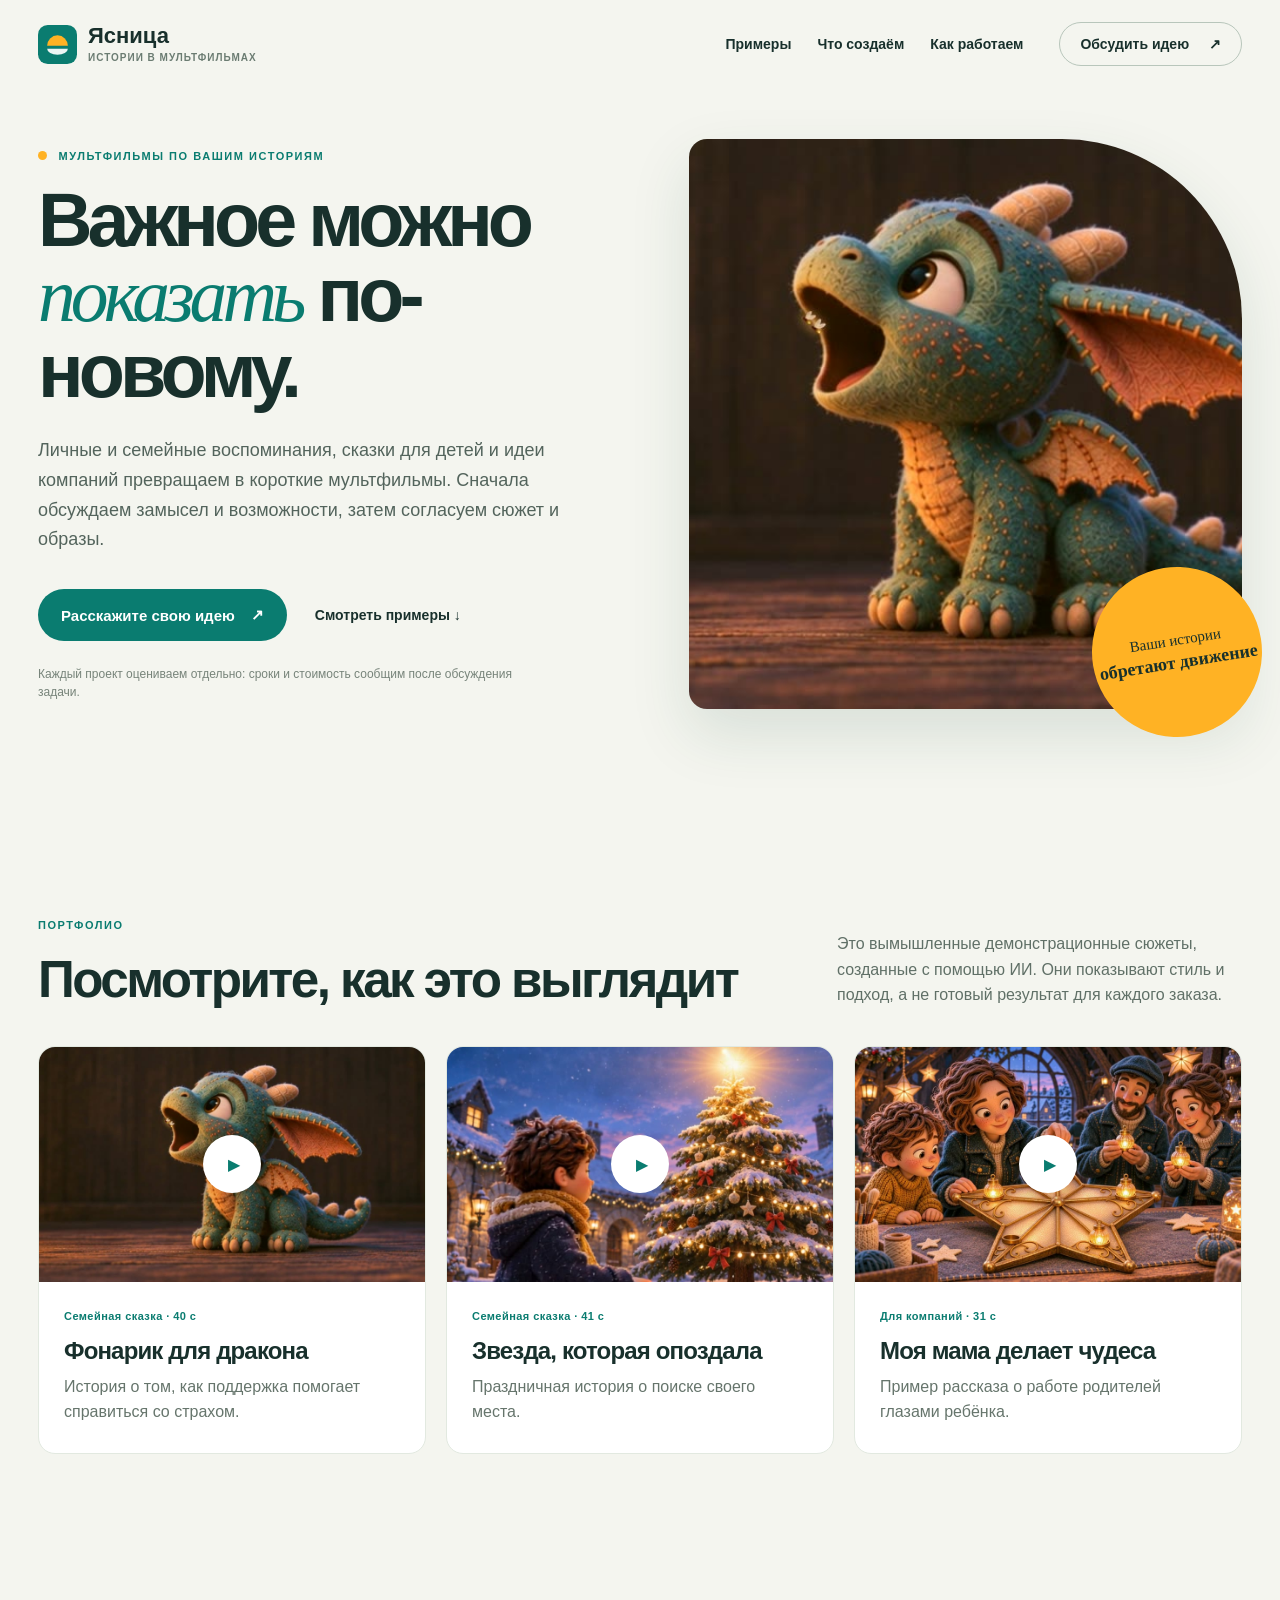
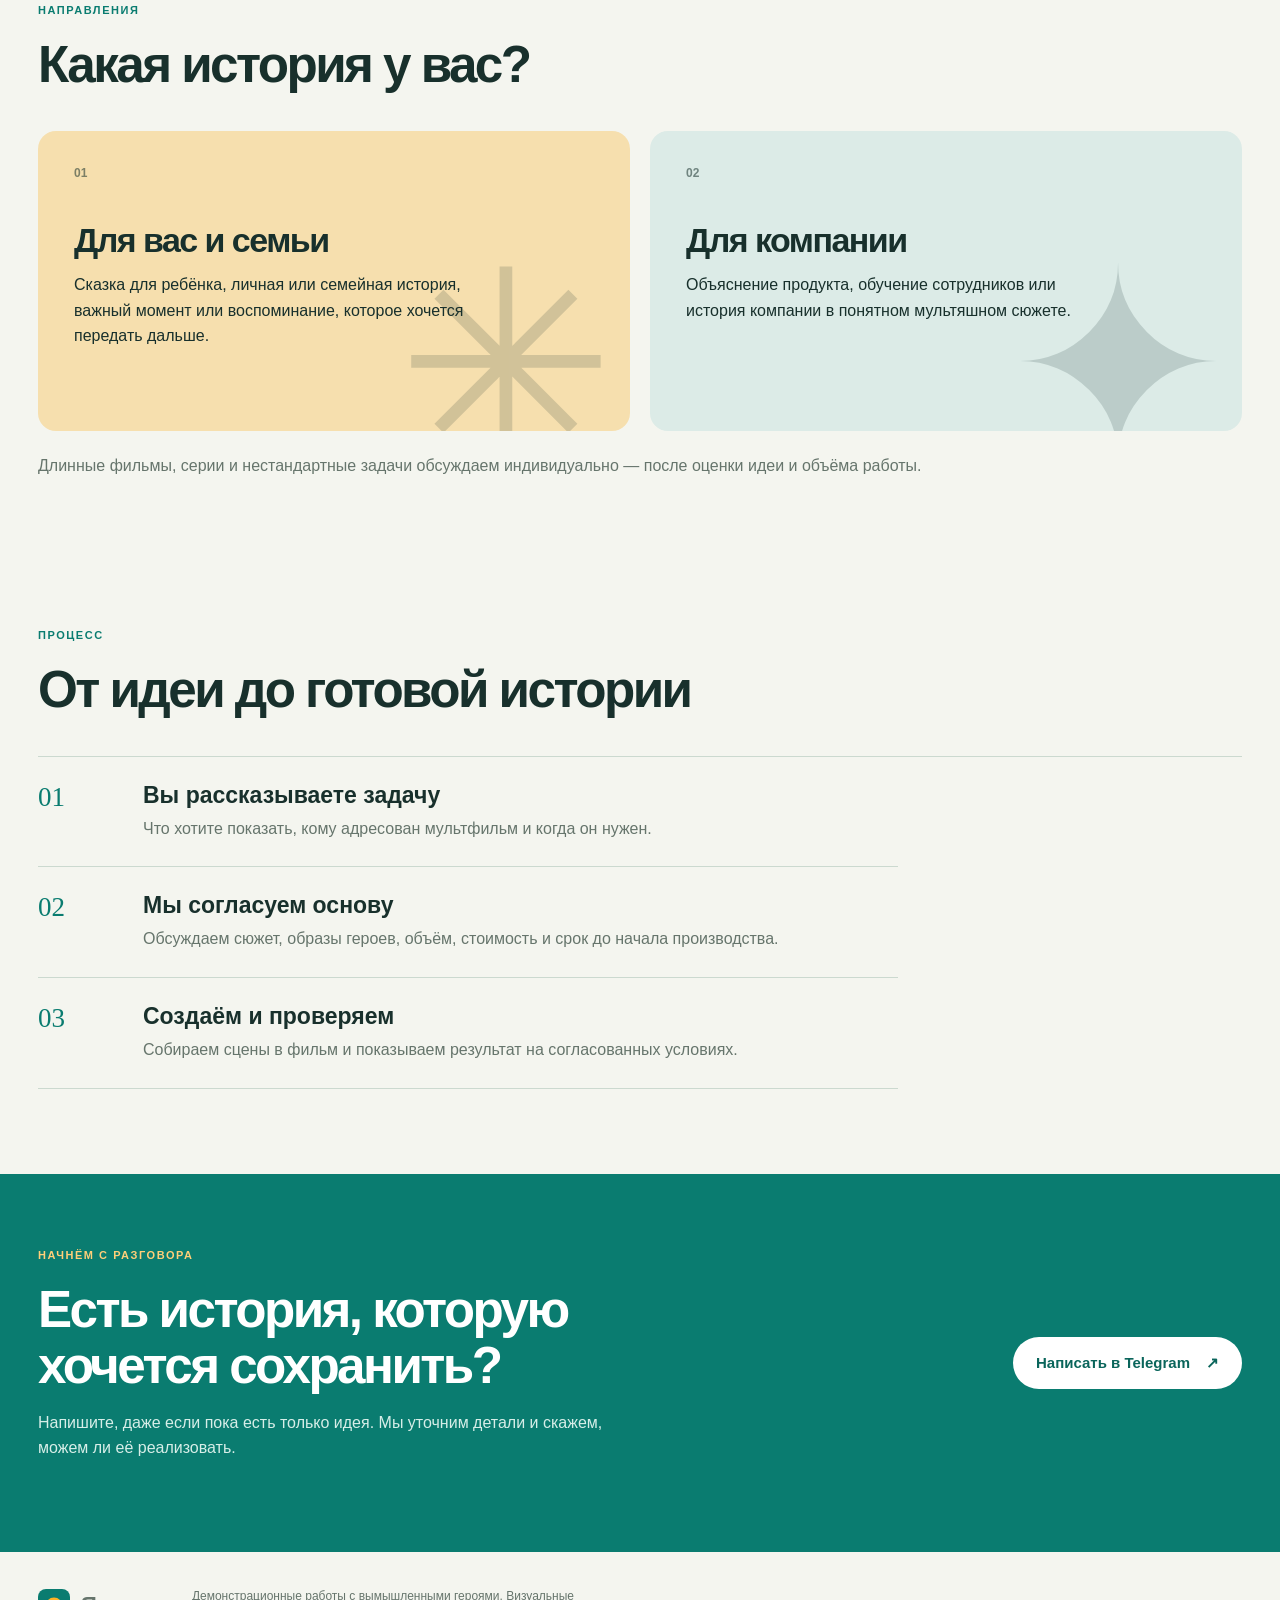
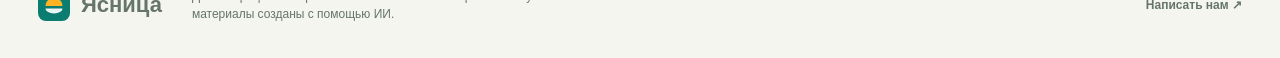
==== index.html @ 3bb9315b "Publish Yasnitsa static site" ====
<!doctype html>
<html lang="ru">
<head>
  <meta charset="utf-8">
  <meta name="viewport" content="width=device-width, initial-scale=1">
  <meta name="theme-color" content="#f4f5ef">
  <meta name="description" content="Ясница создаёт мультфильмы по семейным историям и объясняющие ролики для компаний. Посмотрите демонстрационные работы и обсудите свою идею.">
  <title>Ясница — истории, которые хочется сохранить</title>
  <link rel="canonical" href="https://yasnitsa.ru/">
  <script>if (['www.yasnitsa.ru','xn--80apop1a4c.xn--p1ai','www.xn--80apop1a4c.xn--p1ai','ясница.рф','www.ясница.рф'].includes(location.hostname.toLowerCase())) location.replace('https://yasnitsa.ru'+location.pathname+location.search+location.hash);</script>
  <link rel="icon" href="assets/mark.svg" type="image/svg+xml">
  <link rel="stylesheet" href="styles.css">
  <script src="site.js" defer></script>
</head>
<body>
  <a class="skip" href="#main">К содержанию</a>
  <header class="header">
    <a class="brand" href="#top" aria-label="Ясница — на главную"><img src="assets/mark.svg" alt="" width="39" height="39"><span>Ясница<small>истории в мультфильмах</small></span></a>
    <nav aria-label="Разделы сайта"><a href="#works">Примеры</a><a href="#formats">Что создаём</a><a href="#steps">Как работаем</a></nav>
    <a class="header-cta" href="https://t.me/manageryas" target="_blank" rel="noopener noreferrer">Обсудить идею <span aria-hidden="true">↗</span></a>
  </header>
  <main id="main">
    <section class="hero" id="top" aria-labelledby="hero-title">
      <div class="hero-copy"><p class="eyebrow"><span class="sun-dot" aria-hidden="true"></span> Мультфильмы по вашим историям</p><h1 id="hero-title">Важное можно <em>показать</em> по-новому.</h1><p class="lead">Личные и семейные воспоминания, сказки для детей и идеи компаний превращаем в короткие мультфильмы. Сначала обсуждаем замысел и возможности, затем согласуем сюжет и образы.</p><div class="hero-actions"><a class="button primary" href="https://t.me/manageryas" target="_blank" rel="noopener noreferrer">Расскажите свою идею <span aria-hidden="true">↗</span></a><a class="text-link" href="#works">Смотреть примеры <span aria-hidden="true">↓</span></a></div><p class="hero-note">Каждый проект оцениваем отдельно: сроки и стоимость сообщим после обсуждения задачи.</p></div>
      <div class="hero-visual"><img src="assets/dragon.jpg" alt="Кадр демонстрационного мультфильма: ребёнок помогает дракону" width="720" height="405"><div class="hero-stamp">Ваши истории<br><strong>обретают движение</strong></div></div>
    </section>
    <section class="section works" id="works" aria-labelledby="works-title"><div class="section-head"><div><p class="eyebrow">Портфолио</p><h2 id="works-title">Посмотрите, как это выглядит</h2></div><p>Это вымышленные демонстрационные сюжеты, созданные с помощью ИИ. Они показывают стиль и подход, а не готовый результат для каждого заказа.</p></div><div class="work-grid">
      <article class="work-card"><button class="work-media" type="button" data-video="dragon" data-title="Фонарик для дракона" aria-label="Смотреть мультфильм Фонарик для дракона"><img src="assets/dragon.jpg" alt="Мальчик и маленький дракон" loading="lazy"><span class="play" aria-hidden="true">▶</span></button><div class="work-body"><span class="tag">Семейная сказка · 40 с</span><h3>Фонарик для дракона</h3><p>История о том, как поддержка помогает справиться со страхом.</p></div></article>
      <article class="work-card"><button class="work-media" type="button" data-video="star" data-title="Звезда, которая опоздала" aria-label="Смотреть мультфильм Звезда, которая опоздала"><img src="assets/star.jpg" alt="Кадр новогодней сказки" loading="lazy"><span class="play" aria-hidden="true">▶</span></button><div class="work-body"><span class="tag">Семейная сказка · 41 с</span><h3>Звезда, которая опоздала</h3><p>Праздничная история о поиске своего места.</p></div></article>
      <article class="work-card"><button class="work-media" type="button" data-video="corporate" data-title="Моя мама делает чудеса" aria-label="Смотреть мультфильм Моя мама делает чудеса"><img src="assets/corporate.jpg" alt="Семья в демонстрационном корпоративном мультфильме" loading="lazy"><span class="play" aria-hidden="true">▶</span></button><div class="work-body"><span class="tag">Для компаний · 31 с</span><h3>Моя мама делает чудеса</h3><p>Пример рассказа о работе родителей глазами ребёнка.</p></div></article>
    </div></section>
    <section class="section formats" id="formats" aria-labelledby="formats-title"><div class="section-head"><div><p class="eyebrow">Направления</p><h2 id="formats-title">Какая история у вас?</h2></div></div><div class="format-grid"><div class="format-card warm"><span class="format-num">01</span><h3>Для вас и семьи</h3><p>Сказка для ребёнка, личная или семейная история, важный момент или воспоминание, которое хочется передать дальше.</p><span class="format-symbol" aria-hidden="true">✳</span></div><div class="format-card cool"><span class="format-num">02</span><h3>Для компании</h3><p>Объяснение продукта, обучение сотрудников или история компании в понятном мультяшном сюжете.</p><span class="format-symbol" aria-hidden="true">✦</span></div></div><p class="section-foot">Длинные фильмы, серии и нестандартные задачи обсуждаем индивидуально — после оценки идеи и объёма работы.</p></section>
    <section class="section process" id="steps" aria-labelledby="steps-title"><div class="section-head"><div><p class="eyebrow">Процесс</p><h2 id="steps-title">От идеи до готовой истории</h2></div></div><ol class="steps"><li><span>01</span><div><h3>Вы рассказываете задачу</h3><p>Что хотите показать, кому адресован мультфильм и когда он нужен.</p></div></li><li><span>02</span><div><h3>Мы согласуем основу</h3><p>Обсуждаем сюжет, образы героев, объём, стоимость и срок до начала производства.</p></div></li><li><span>03</span><div><h3>Создаём и проверяем</h3><p>Собираем сцены в фильм и показываем результат на согласованных условиях.</p></div></li></ol></section>
    <section class="contact" id="contact" aria-labelledby="contact-title"><div><p class="eyebrow">Начнём с разговора</p><h2 id="contact-title">Есть история, которую хочется сохранить?</h2><p>Напишите, даже если пока есть только идея. Мы уточним детали и скажем, можем ли её реализовать.</p></div><a class="button light" href="https://t.me/manageryas" target="_blank" rel="noopener noreferrer">Написать в Telegram <span aria-hidden="true">↗</span></a></section>
  </main>
  <footer><a class="brand" href="#top"><img src="assets/mark.svg" alt="" width="32" height="32"><span>Ясница</span></a><p>Демонстрационные работы с вымышленными героями. Визуальные материалы созданы с помощью ИИ.</p><a href="https://t.me/manageryas" target="_blank" rel="noopener noreferrer">Написать нам ↗</a></footer>
  <dialog id="video-dialog" aria-labelledby="video-title"><button class="dialog-close" type="button" aria-label="Закрыть видео">×</button><div class="dialog-inner"><video controls playsinline preload="none"></video><div><p class="eyebrow">Демонстрационный ролик</p><h2 id="video-title"></h2><p>Вымышленный сюжет. Визуальные материалы созданы с помощью ИИ.</p></div></div></dialog>
</body>
</html>
---- styles.css ----
:root{font-family:Inter,-apple-system,BlinkMacSystemFont,"Segoe UI",sans-serif;color:#18302c;background:#f4f5ef;scroll-behavior:smooth}*{box-sizing:border-box}body{margin:0}a{color:inherit;text-decoration:none}button{font:inherit}.skip{position:absolute;left:-9999px;top:0;background:#fff;padding:12px;z-index:20}.skip:focus{left:8px}.header{max-width:1320px;margin:auto;padding:22px 38px;display:flex;align-items:center;gap:36px}.brand{display:inline-flex;align-items:center;gap:11px;font-weight:800;font-size:22px;line-height:1;white-space:nowrap}.brand small{display:block;margin-top:6px;font-size:10px;font-weight:600;letter-spacing:.1em;text-transform:uppercase;color:#6b7c72}.header nav{display:flex;gap:26px;margin-left:auto;font-size:14px;font-weight:600}.header nav a:hover,.text-link:hover,footer>a:last-child:hover{text-decoration:underline}.header-cta{border:1px solid #b8c6bb;border-radius:100px;padding:13px 20px;font-size:14px;font-weight:700;white-space:nowrap}.header-cta:hover{background:#e5eee8}.header-cta span,.button span{margin-left:16px}.hero{max-width:1320px;margin:0 auto;padding:34px 38px 105px;display:grid;grid-template-columns:1.03fr .97fr;gap:64px;align-items:center}.hero-copy{padding:28px 0}.eyebrow{text-transform:uppercase;letter-spacing:.14em;font-size:11px;font-weight:800;color:#0a7c70;margin:0 0 21px}.sun-dot{display:inline-block;background:#ffb224;border-radius:50%;width:9px;height:9px;margin-right:7px}.hero h1{font-size:clamp(48px,5.9vw,86px);letter-spacing:-.065em;line-height:.99;margin:0 0 28px;max-width:690px}.hero h1 em{color:#0a7c70;font-family:Georgia,serif;font-weight:400}.lead{font-size:18px;line-height:1.65;max-width:570px;color:#53645c;margin:0}.hero-actions{display:flex;align-items:center;gap:28px;flex-wrap:wrap;margin-top:34px}.button{display:inline-flex;align-items:center;justify-content:space-between;border-radius:100px;padding:16px 23px;font-weight:700;font-size:15px;min-height:52px}.primary{background:#0a7c70;color:white}.primary:hover{background:#08685e}.text-link{font-weight:700;font-size:14px}.hero-note{color:#77847a;font-size:12px;line-height:1.5;max-width:500px;margin:24px 0 0}.hero-visual{position:relative;min-width:0}.hero-visual>img{width:100%;height:570px;object-fit:cover;border-radius:18px 180px 18px 18px;box-shadow:0 25px 60px #184c3a20}.hero-stamp{position:absolute;right:-20px;bottom:-24px;background:#ffb224;border-radius:50%;width:170px;height:170px;display:flex;flex-direction:column;align-items:center;justify-content:center;text-align:center;transform:rotate(-9deg);font-family:Georgia,serif;font-size:15px;line-height:1.35}.hero-stamp strong{font-size:18px}.section{max-width:1320px;margin:auto;padding:85px 38px}.section-head{display:flex;justify-content:space-between;align-items:end;gap:55px;margin-bottom:38px}.section-head h2,.contact h2{font-size:clamp(34px,4vw,55px);line-height:1.09;letter-spacing:-.05em;margin:0}.section-head>p{color:#607067;line-height:1.6;max-width:405px;margin:0}.work-grid{display:grid;grid-template-columns:repeat(3,1fr);gap:20px}.work-card{background:white;border:1px solid #e2e9e0;border-radius:17px;overflow:hidden}.work-media{display:block;position:relative;border:0;padding:0;background:#d4e4d8;width:100%;cursor:pointer}.work-media img{display:block;width:100%;height:235px;object-fit:cover;transition:transform .25s}.work-media:hover img{transform:scale(1.03)}.play{position:absolute;top:50%;left:50%;transform:translate(-50%,-50%);display:grid;place-items:center;width:58px;height:58px;border-radius:50%;color:#0a7c70;background:#fff;box-shadow:0 8px 25px #0002;padding-left:4px}.work-body{padding:24px 25px 29px}.tag{color:#0a7c70;font-weight:800;font-size:11px;letter-spacing:.04em}.work-body h3{font-size:24px;letter-spacing:-.035em;margin:13px 0 10px}.work-body p{color:#66756c;line-height:1.55;margin:0}.formats{padding-top:65px}.format-grid{display:grid;grid-template-columns:repeat(2,1fr);gap:20px}.format-card{min-height:300px;border-radius:18px;padding:32px 36px;position:relative;overflow:hidden}.format-card.warm{background:#f6dfae}.format-card.cool{background:#dcebe7}.format-num{font-size:12px;font-weight:800;opacity:.55}.format-card h3{font-size:34px;letter-spacing:-.045em;margin:40px 0 12px}.format-card p{font-size:16px;line-height:1.6;max-width:395px;margin:0;position:relative;z-index:1}.format-symbol{position:absolute;right:15px;bottom:-65px;font-size:260px;line-height:1;opacity:.16}.section-foot{color:#66756c;line-height:1.6;margin:22px 0 0}.process{padding-top:65px}.steps{list-style:none;margin:0;padding:0;border-top:1px solid #cbd9cf}.steps li{display:grid;grid-template-columns:85px 1fr;gap:20px;padding:25px 0;border-bottom:1px solid #cbd9cf;max-width:860px}.steps li>span{font-family:Georgia,serif;font-size:27px;color:#0a7c70}.steps h3{font-size:23px;margin:0 0 8px}.steps p{color:#66756c;margin:0;line-height:1.55}.contact{background:#0a7c70;color:white;padding:75px max(38px,calc((100vw - 1244px)/2));display:flex;align-items:center;justify-content:space-between;gap:40px}.contact .eyebrow{color:#ffcf79}.contact h2{max-width:700px}.contact p:not(.eyebrow){color:#d7eee8;line-height:1.6;max-width:580px}.button.light{background:#fff;color:#0a655b;white-space:nowrap}.button.light:hover{background:#fff1d3}footer{max-width:1320px;margin:auto;padding:35px 38px;display:flex;align-items:center;gap:30px;color:#66756c;font-size:12px}footer p{max-width:420px;line-height:1.5;margin:0 auto 0 0}footer>a:last-child{font-weight:700;white-space:nowrap}dialog{border:0;border-radius:18px;box-shadow:0 30px 100px #071c1cb0;padding:0;max-width:min(950px,94vw);width:100%;background:#f4f5ef;color:#18302c}dialog::backdrop{background:#091b1cca}.dialog-inner{display:grid;grid-template-columns:minmax(0,1.5fr) minmax(220px,1fr)}.dialog-inner video{width:100%;height:100%;max-height:75vh;background:#101918}.dialog-inner>div{padding:54px 35px}.dialog-inner h2{font-size:35px;line-height:1.1;letter-spacing:-.05em}.dialog-inner p:last-child{line-height:1.5;color:#66756c}.dialog-close{position:absolute;right:15px;top:14px;border:0;background:white;border-radius:50%;width:38px;height:38px;font-size:26px;cursor:pointer;z-index:2}:focus-visible{outline:3px solid #e09b17;outline-offset:3px}@media(max-width:900px){.header{padding:18px 22px}.header nav{display:none}.header-cta{margin-left:auto}.hero{padding:30px 22px 80px;grid-template-columns:1fr;gap:32px}.hero h1{max-width:760px}.hero-visual>img{height:460px}.hero-stamp{right:8px}.section{padding:65px 22px}.work-grid{grid-template-columns:repeat(2,1fr)}.work-card:last-child{grid-column:1/-1;display:grid;grid-template-columns:1fr 1fr}.work-card:last-child .work-media img{height:100%}.section-head{align-items:start;flex-direction:column;gap:16px}.contact{padding:65px 22px}footer{padding:30px 22px}}@media(max-width:620px){.brand{font-size:19px}.brand small{font-size:8px}.header-cta{padding:10px 13px;font-size:12px}.header-cta span{margin-left:4px}.hero h1{font-size:52px}.lead{font-size:16px}.hero-visual>img{height:330px;border-top-right-radius:100px}.hero-stamp{width:120px;height:120px;right:3px;bottom:-23px;font-size:11px}.hero-stamp strong{font-size:13px}.hero-actions{gap:17px}.section-head h2,.contact h2{font-size:37px}.work-grid,.format-grid{grid-template-columns:1fr}.work-card:last-child{grid-column:auto;display:block}.work-card:last-child .work-media img{height:235px}.format-card{min-height:260px}.format-card h3{margin-top:35px}.steps li{grid-template-columns:55px 1fr}.steps h3{font-size:20px}.contact{display:block}.contact .button{margin-top:18px}footer{display:grid;grid-template-columns:1fr 1fr}footer p{grid-column:1/-1;grid-row:2}footer>a:last-child{text-align:right}.dialog-inner{display:block}.dialog-inner video{height:auto;max-height:60vh}.dialog-inner>div{padding:25px}.dialog-inner h2{font-size:26px}}
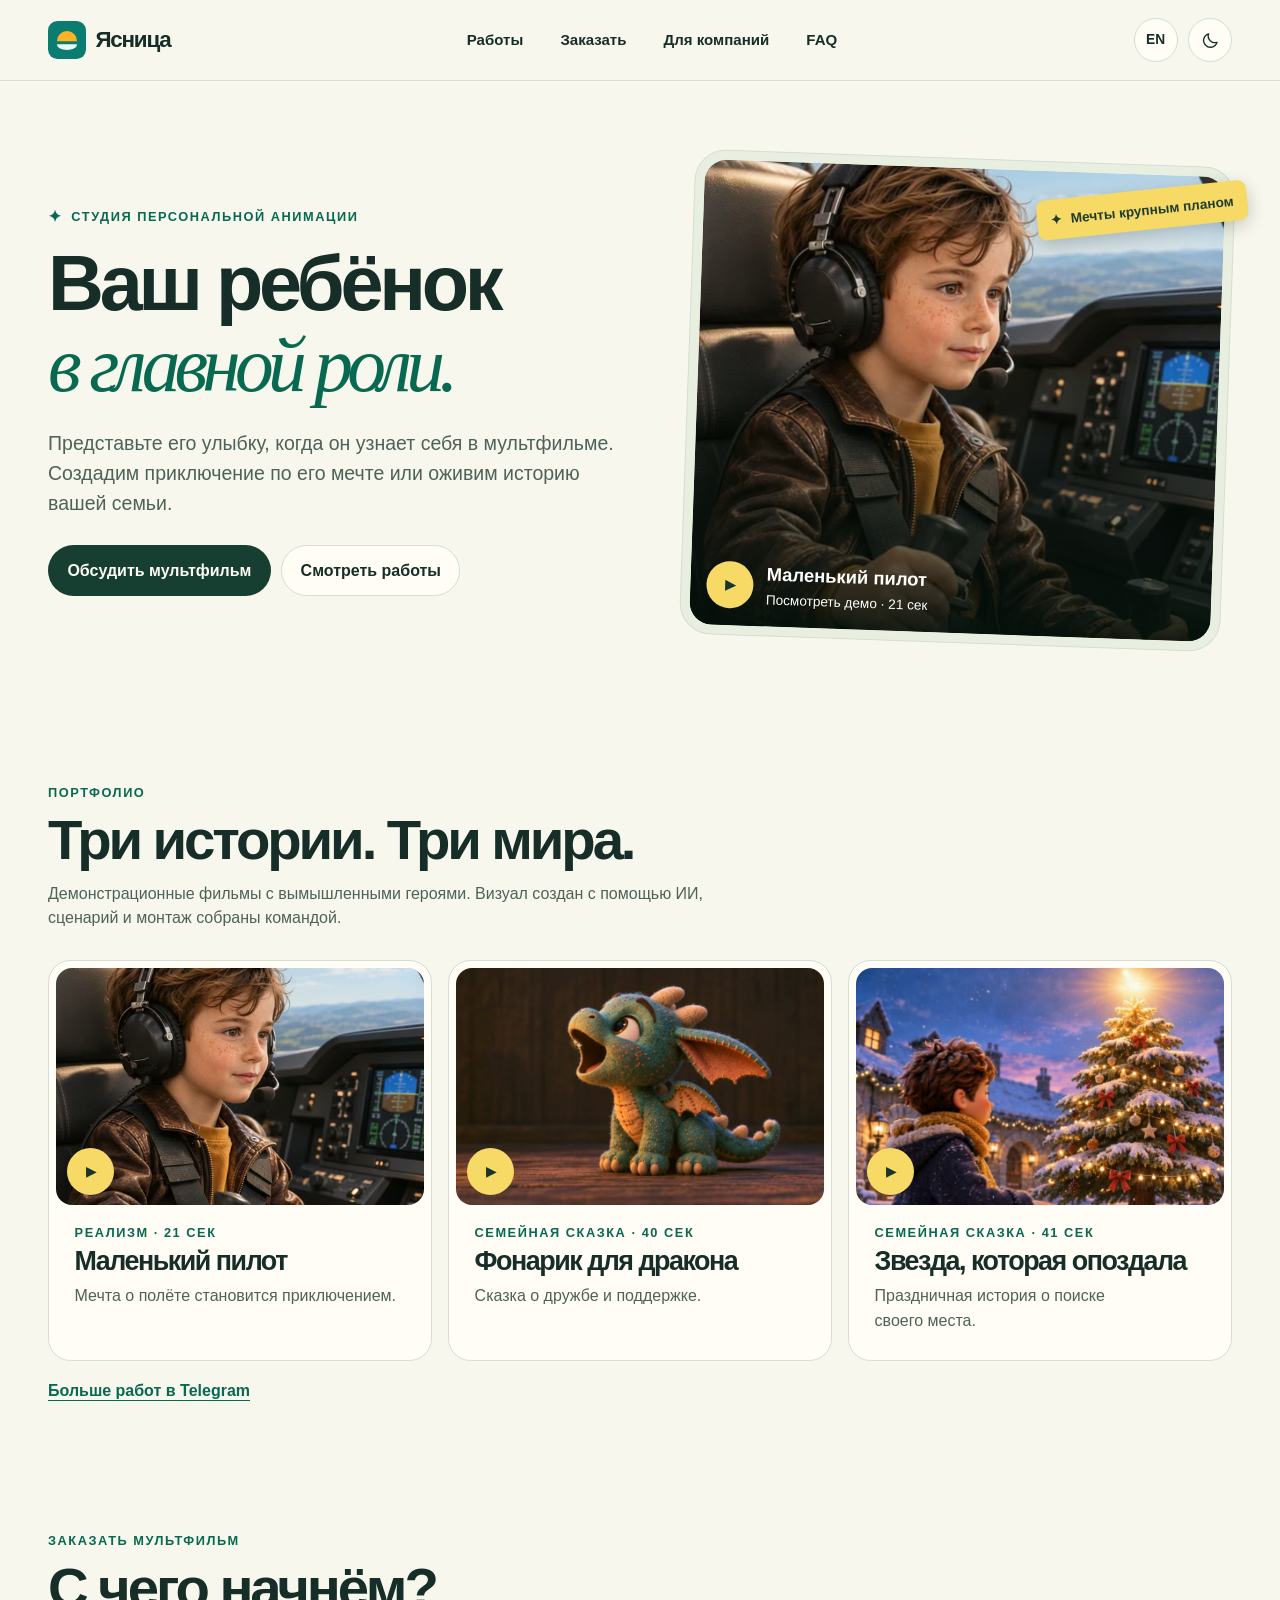
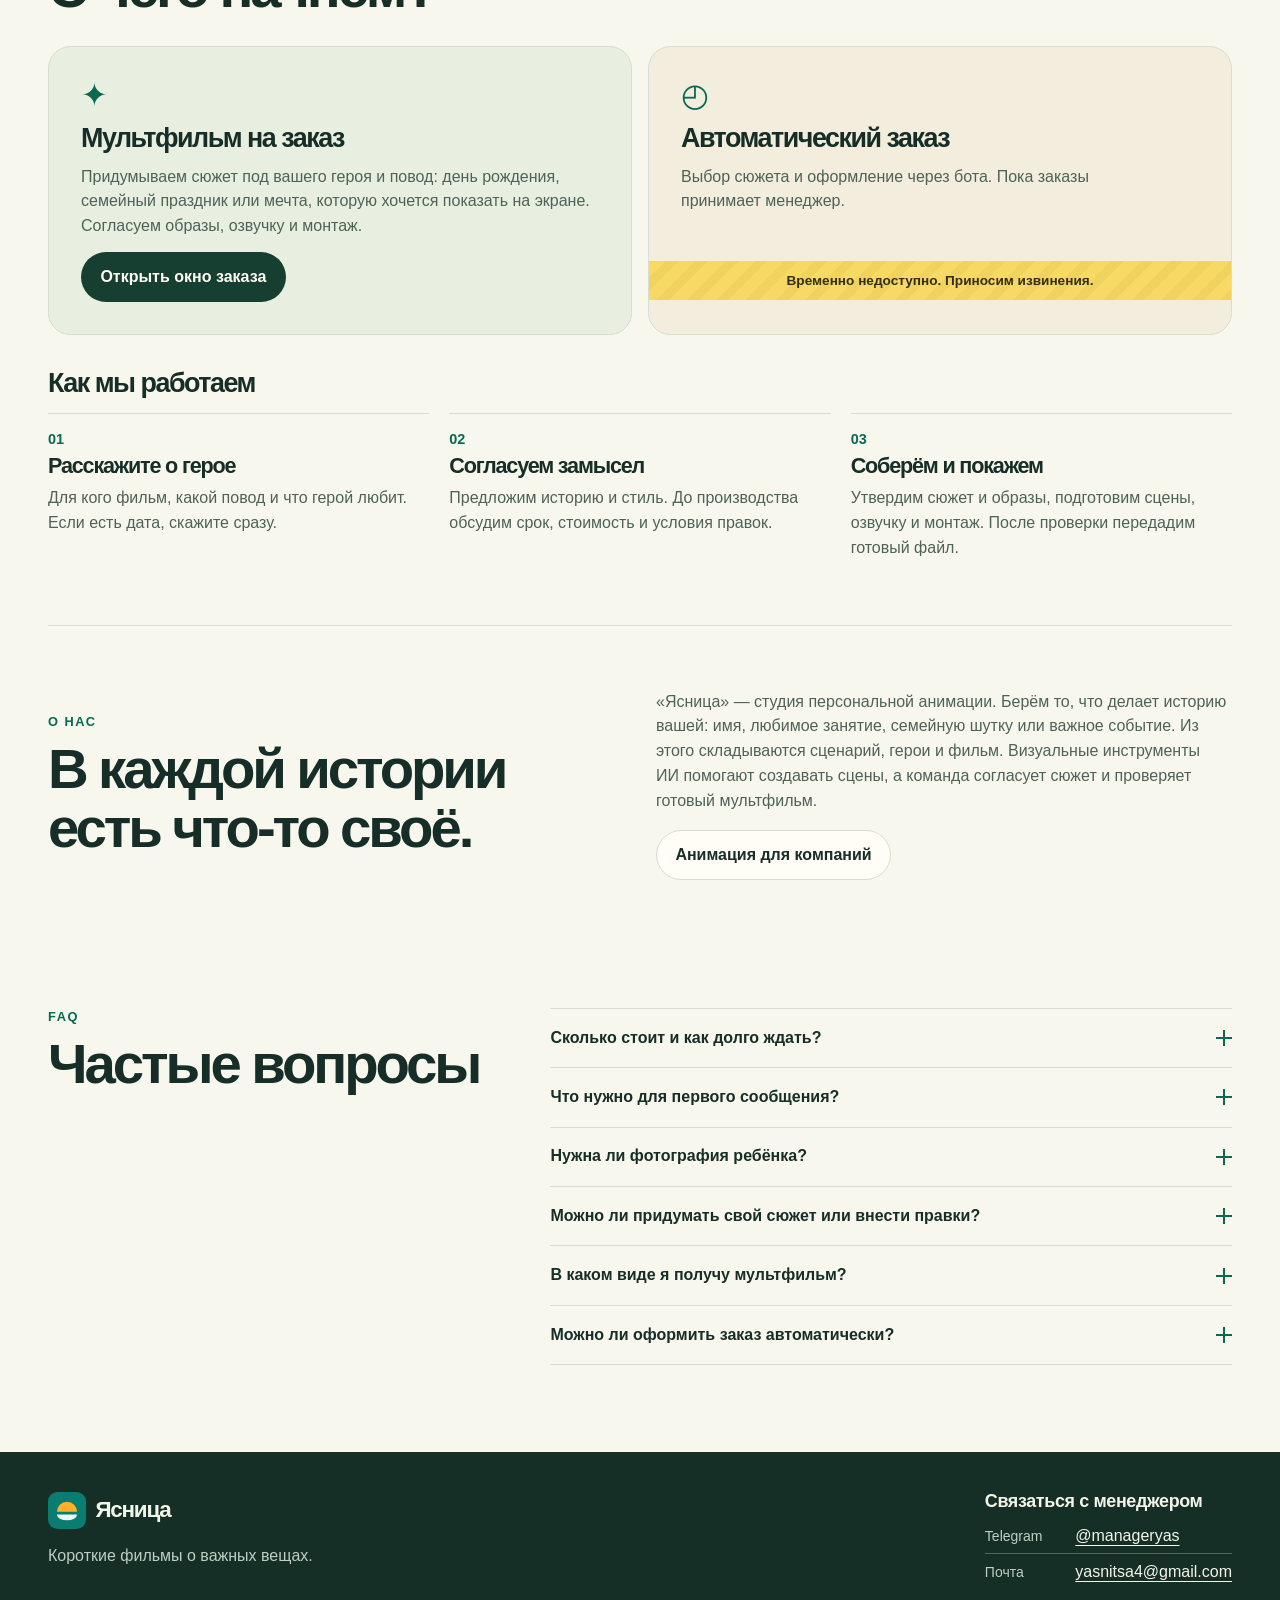
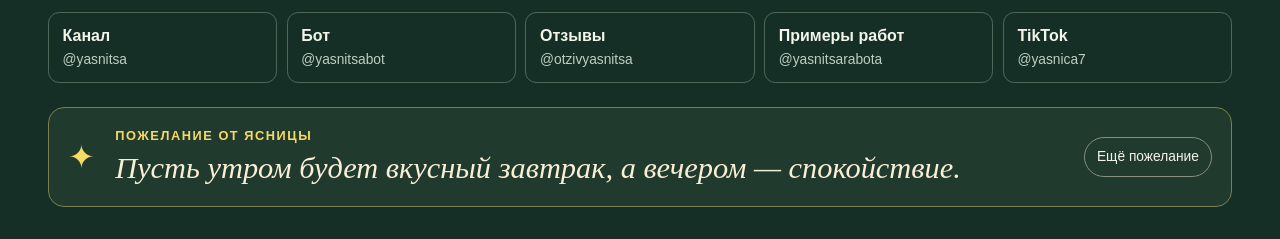
==== commit 356d0d3c: "Launch refreshed Yasnitsa site and Telegram Mini App" ====
--- a/index.html
+++ b/index.html
@@ -1,39 +1,98 @@
 <!doctype html>
 <html lang="ru">
 <head>
-  <meta charset="utf-8">
-  <meta name="viewport" content="width=device-width, initial-scale=1">
-  <meta name="theme-color" content="#f4f5ef">
-  <meta name="description" content="Ясница создаёт мультфильмы по семейным историям и объясняющие ролики для компаний. Посмотрите демонстрационные работы и обсудите свою идею.">
-  <title>Ясница — истории, которые хочется сохранить</title>
-  <link rel="canonical" href="https://yasnitsa.ru/">
-  <script>if (['www.yasnitsa.ru','xn--80apop1a4c.xn--p1ai','www.xn--80apop1a4c.xn--p1ai','ясница.рф','www.ясница.рф'].includes(location.hostname.toLowerCase())) location.replace('https://yasnitsa.ru'+location.pathname+location.search+location.hash);</script>
-  <link rel="icon" href="assets/mark.svg" type="image/svg+xml">
-  <link rel="stylesheet" href="styles.css">
-  <script src="site.js" defer></script>
+<meta charset="utf-8">
+<meta name="viewport" content="width=device-width, initial-scale=1">
+<meta name="description" content="Заказные мультфильмы для детей и семей. Посмотрите работы Ясницы и обсудите идею с менеджером.">
+<meta name="theme-color" content="#f7f7ee">
+<meta property="og:title" content="Ясница — мультфильмы по вашим историям">
+<meta property="og:description" content="Заказные мультфильмы для детей и семей. Посмотрите работы Ясницы и обсудите идею с менеджером.">
+<meta property="og:image" content="https://yasnitsa.ru/assets/pilot.jpg">
+<title data-en="Yasnitsa — animated films based on your stories">Ясница — мультфильмы по вашим историям</title>
+<link rel="canonical" href="https://yasnitsa.ru/">
+<link rel="icon" href="./assets/mark.svg" type="image/svg+xml">
+<script src="./prefs.js"></script>
+<link rel="stylesheet" href="./styles.css">
+<script src="./site.js" defer></script>
 </head>
-<body>
-  <a class="skip" href="#main">К содержанию</a>
-  <header class="header">
-    <a class="brand" href="#top" aria-label="Ясница — на главную"><img src="assets/mark.svg" alt="" width="39" height="39"><span>Ясница<small>истории в мультфильмах</small></span></a>
-    <nav aria-label="Разделы сайта"><a href="#works">Примеры</a><a href="#formats">Что создаём</a><a href="#steps">Как работаем</a></nav>
-    <a class="header-cta" href="https://t.me/manageryas" target="_blank" rel="noopener noreferrer">Обсудить идею <span aria-hidden="true">↗</span></a>
-  </header>
-  <main id="main">
-    <section class="hero" id="top" aria-labelledby="hero-title">
-      <div class="hero-copy"><p class="eyebrow"><span class="sun-dot" aria-hidden="true"></span> Мультфильмы по вашим историям</p><h1 id="hero-title">Важное можно <em>показать</em> по-новому.</h1><p class="lead">Личные и семейные воспоминания, сказки для детей и идеи компаний превращаем в короткие мультфильмы. Сначала обсуждаем замысел и возможности, затем согласуем сюжет и образы.</p><div class="hero-actions"><a class="button primary" href="https://t.me/manageryas" target="_blank" rel="noopener noreferrer">Расскажите свою идею <span aria-hidden="true">↗</span></a><a class="text-link" href="#works">Смотреть примеры <span aria-hidden="true">↓</span></a></div><p class="hero-note">Каждый проект оцениваем отдельно: сроки и стоимость сообщим после обсуждения задачи.</p></div>
-      <div class="hero-visual"><img src="assets/dragon.jpg" alt="Кадр демонстрационного мультфильма: ребёнок помогает дракону" width="720" height="405"><div class="hero-stamp">Ваши истории<br><strong>обретают движение</strong></div></div>
-    </section>
-    <section class="section works" id="works" aria-labelledby="works-title"><div class="section-head"><div><p class="eyebrow">Портфолио</p><h2 id="works-title">Посмотрите, как это выглядит</h2></div><p>Это вымышленные демонстрационные сюжеты, созданные с помощью ИИ. Они показывают стиль и подход, а не готовый результат для каждого заказа.</p></div><div class="work-grid">
-      <article class="work-card"><button class="work-media" type="button" data-video="dragon" data-title="Фонарик для дракона" aria-label="Смотреть мультфильм Фонарик для дракона"><img src="assets/dragon.jpg" alt="Мальчик и маленький дракон" loading="lazy"><span class="play" aria-hidden="true">▶</span></button><div class="work-body"><span class="tag">Семейная сказка · 40 с</span><h3>Фонарик для дракона</h3><p>История о том, как поддержка помогает справиться со страхом.</p></div></article>
-      <article class="work-card"><button class="work-media" type="button" data-video="star" data-title="Звезда, которая опоздала" aria-label="Смотреть мультфильм Звезда, которая опоздала"><img src="assets/star.jpg" alt="Кадр новогодней сказки" loading="lazy"><span class="play" aria-hidden="true">▶</span></button><div class="work-body"><span class="tag">Семейная сказка · 41 с</span><h3>Звезда, которая опоздала</h3><p>Праздничная история о поиске своего места.</p></div></article>
-      <article class="work-card"><button class="work-media" type="button" data-video="corporate" data-title="Моя мама делает чудеса" aria-label="Смотреть мультфильм Моя мама делает чудеса"><img src="assets/corporate.jpg" alt="Семья в демонстрационном корпоративном мультфильме" loading="lazy"><span class="play" aria-hidden="true">▶</span></button><div class="work-body"><span class="tag">Для компаний · 31 с</span><h3>Моя мама делает чудеса</h3><p>Пример рассказа о работе родителей глазами ребёнка.</p></div></article>
-    </div></section>
-    <section class="section formats" id="formats" aria-labelledby="formats-title"><div class="section-head"><div><p class="eyebrow">Направления</p><h2 id="formats-title">Какая история у вас?</h2></div></div><div class="format-grid"><div class="format-card warm"><span class="format-num">01</span><h3>Для вас и семьи</h3><p>Сказка для ребёнка, личная или семейная история, важный момент или воспоминание, которое хочется передать дальше.</p><span class="format-symbol" aria-hidden="true">✳</span></div><div class="format-card cool"><span class="format-num">02</span><h3>Для компании</h3><p>Объяснение продукта, обучение сотрудников или история компании в понятном мультяшном сюжете.</p><span class="format-symbol" aria-hidden="true">✦</span></div></div><p class="section-foot">Длинные фильмы, серии и нестандартные задачи обсуждаем индивидуально — после оценки идеи и объёма работы.</p></section>
-    <section class="section process" id="steps" aria-labelledby="steps-title"><div class="section-head"><div><p class="eyebrow">Процесс</p><h2 id="steps-title">От идеи до готовой истории</h2></div></div><ol class="steps"><li><span>01</span><div><h3>Вы рассказываете задачу</h3><p>Что хотите показать, кому адресован мультфильм и когда он нужен.</p></div></li><li><span>02</span><div><h3>Мы согласуем основу</h3><p>Обсуждаем сюжет, образы героев, объём, стоимость и срок до начала производства.</p></div></li><li><span>03</span><div><h3>Создаём и проверяем</h3><p>Собираем сцены в фильм и показываем результат на согласованных условиях.</p></div></li></ol></section>
-    <section class="contact" id="contact" aria-labelledby="contact-title"><div><p class="eyebrow">Начнём с разговора</p><h2 id="contact-title">Есть история, которую хочется сохранить?</h2><p>Напишите, даже если пока есть только идея. Мы уточним детали и скажем, можем ли её реализовать.</p></div><a class="button light" href="https://t.me/manageryas" target="_blank" rel="noopener noreferrer">Написать в Telegram <span aria-hidden="true">↗</span></a></section>
-  </main>
-  <footer><a class="brand" href="#top"><img src="assets/mark.svg" alt="" width="32" height="32"><span>Ясница</span></a><p>Демонстрационные работы с вымышленными героями. Визуальные материалы созданы с помощью ИИ.</p><a href="https://t.me/manageryas" target="_blank" rel="noopener noreferrer">Написать нам ↗</a></footer>
-  <dialog id="video-dialog" aria-labelledby="video-title"><button class="dialog-close" type="button" aria-label="Закрыть видео">×</button><div class="dialog-inner"><video controls playsinline preload="none"></video><div><p class="eyebrow">Демонстрационный ролик</p><h2 id="video-title"></h2><p>Вымышленный сюжет. Визуальные материалы созданы с помощью ИИ.</p></div></div></dialog>
+<body data-assets="./assets/">
+<a class="skip" href="#main"><span data-en="Skip to content">К содержанию</span></a>
+<header class="top"><div class="wrap top-inner">
+<a class="brand" href="./"><img src="./assets/mark.svg" alt="" width="40" height="40"><span data-en="Yasnitsa">Ясница</span></a>
+<nav aria-label="Навигация" data-en-label="Navigation">
+<a href="./#works"><span data-en="Portfolio">Работы</span></a>
+<a href="./#order"><span data-en="Order">Заказать</span></a>
+<a href="./business/"><span data-en="For business">Для компаний</span></a>
+<a href="#faq">FAQ</a>
+</nav>
+<div class="controls"><button type="button" id="language" aria-label="Switch to English">EN</button><button type="button" id="theme" aria-label="Включить тёмную тему"></button></div>
+</div></header>
+<main id="main">
+
+<section class="wrap hero">
+<div class="hero-copy">
+<p data-en="Personal animation studio" class="kicker">Студия персональной анимации</p>
+<h1><span data-en="Your child,">Ваш ребёнок</span> <em><span data-en="in the starring role.">в главной роли.</span></em></h1>
+<p data-en="Imagine their smile when they spot themselves in a film. We turn your child’s dream into an adventure or bring a family story to life." class="lead">Представьте его улыбку, когда он узнает себя в мультфильме. Создадим приключение по его мечте или оживим историю вашей семьи.</p>
+<div class="buttons"><a href="https://t.me/manageryas" class="button primary" data-order="family"><span data-en="Discuss a film">Обсудить мультфильм</span></a><a class="button secondary" href="#works"><span data-en="Explore our work">Смотреть работы</span></a></div>
+</div>
+<div class="hero-art">
+<a class="hero-film" href="./assets/pilot.mp4" data-video="pilot" data-title-ru="Маленький пилот" data-title-en="The Little Pilot" aria-label="Смотреть «Маленький пилот»" data-en-label="Watch The Little Pilot">
+<img src="./assets/pilot.jpg" width="1080" height="1920" alt="">
+<span class="film-caption"><span class="play" aria-hidden="true">▶</span><span><strong data-en="The Little Pilot">Маленький пилот</strong><small data-en="Watch demo · 21 sec">Посмотреть демо · 21 сек</small></span></span>
+</a><div class="hero-ticket" aria-hidden="true"><span>✦</span><span data-en="Dreams in close-up">Мечты крупным планом</span></div>
+</div>
+</section>
+<section class="wrap section" id="works">
+<div class="section-heading"><p data-en="Portfolio" class="kicker">Портфолио</p><h2 data-en="Three stories. Three worlds.">Три истории. Три мира.</h2><p data-en="Demo films with fictional characters. We use AI for visuals and craft the scripts and edit ourselves." class="section-intro">Демонстрационные фильмы с вымышленными героями. Визуал создан с помощью ИИ, сценарий и монтаж собраны командой.</p></div>
+<div class="work-grid"><article class="work-card">
+<a class="work-media portrait" href="./assets/pilot.mp4" data-video="pilot" data-title-ru="Маленький пилот" data-title-en="The Little Pilot" aria-label="Смотреть: Маленький пилот" data-en-label="Watch: The Little Pilot">
+<img src="./assets/pilot.jpg" alt="" loading="lazy" width="720" height="405"><span class="play" aria-hidden="true">▶</span></a>
+<div class="work-copy"><p data-en="Realistic style · 21 sec" class="kicker">Реализм · 21 сек</p><h3 data-en="The Little Pilot">Маленький пилот</h3><p data-en="A dream of flying becomes an adventure.">Мечта о полёте становится приключением.</p></div></article><article class="work-card">
+<a class="work-media" href="./assets/dragon.mp4" data-video="dragon" data-title-ru="Фонарик для дракона" data-title-en="A Lantern for a Dragon" aria-label="Смотреть: Фонарик для дракона" data-en-label="Watch: A Lantern for a Dragon">
+<img src="./assets/dragon.jpg" alt="" loading="lazy" width="720" height="405"><span class="play" aria-hidden="true">▶</span></a>
+<div class="work-copy"><p data-en="Family story · 40 sec" class="kicker">Семейная сказка · 40 сек</p><h3 data-en="A Lantern for a Dragon">Фонарик для дракона</h3><p data-en="A fairy tale about friendship and support.">Сказка о дружбе и поддержке.</p></div></article><article class="work-card">
+<a class="work-media" href="./assets/star.mp4" data-video="star" data-title-ru="Звезда, которая опоздала" data-title-en="The Star That Was Late" aria-label="Смотреть: Звезда, которая опоздала" data-en-label="Watch: The Star That Was Late">
+<img src="./assets/star.jpg" alt="" loading="lazy" width="720" height="405"><span class="play" aria-hidden="true">▶</span></a>
+<div class="work-copy"><p data-en="Family story · 41 sec" class="kicker">Семейная сказка · 41 сек</p><h3 data-en="The Star That Was Late">Звезда, которая опоздала</h3><p data-en="A festive story about finding where you belong.">Праздничная история о поиске своего места.</p></div></article></div><a class="quiet-link" href="https://t.me/yasnitsarabota"><span data-en="More work on Telegram">Больше работ в Telegram</span></a>
+</section>
+<section class="wrap section" id="order">
+<div class="section-heading"><p data-en="Order a film" class="kicker">Заказать мультфильм</p><h2 data-en="Where shall we start?">С чего начнём?</h2></div>
+<div class="offer-grid">
+<article class="offer custom"><div class="offer-icon" aria-hidden="true">✦</div><h3 data-en="Custom animated film">Мультфильм на заказ</h3><p data-en="We create a film around your hero and occasion, from a birthday or family celebration to a dream you want to see on screen. We agree on the characters, narration and edit.">Придумываем сюжет под вашего героя и повод: день рождения, семейный праздник или мечта, которую хочется показать на экране. Согласуем образы, озвучку и монтаж.</p><a href="https://t.me/manageryas" class="button primary" data-order="family"><span data-en="Start your request">Открыть окно заказа</span></a></article>
+<article class="offer unavailable"><div class="offer-icon" aria-hidden="true">◴</div><h3 data-en="Self-service order">Автоматический заказ</h3><p data-en="Choose a story and place an order through the bot. Our manager is taking requests for now.">Выбор сюжета и оформление через бота. Пока заказы принимает менеджер.</p><div class="ribbon"><span data-en="Temporarily unavailable. Sorry for the inconvenience.">Временно недоступно. Приносим извинения.</span></div></article>
+</div>
+<div class="process"><h3 data-en="How we work" class="subheading">Как мы работаем</h3><ol class="steps"><li><span class="step-no" aria-hidden="true">01</span><h3 data-en="Tell us about the hero">Расскажите о герое</h3><p data-en="Who is it for? What is the occasion, and what does the hero love? Let us know if you have a date in mind.">Для кого фильм, какой повод и что герой любит. Если есть дата, скажите сразу.</p></li><li><span class="step-no" aria-hidden="true">02</span><h3 data-en="Agree on the concept">Согласуем замысел</h3><p data-en="We suggest a story and style, then agree on timing, cost and revisions before production.">Предложим историю и стиль. До производства обсудим срок, стоимость и условия правок.</p></li><li><span class="step-no" aria-hidden="true">03</span><h3 data-en="Make and review the film">Соберём и покажем</h3><p data-en="We confirm the story and characters, create the scenes, narration and edit, then review and deliver your file.">Утвердим сюжет и образы, подготовим сцены, озвучку и монтаж. После проверки передадим готовый файл.</p></li></ol></div>
+</section>
+<section class="wrap section about" id="about">
+<div><p data-en="About us" class="kicker">О нас</p><h2 data-en="Every story has something of its own.">В каждой истории есть что-то своё.</h2></div>
+<div><p data-en="Yasnitsa is a personal animation studio. We start with what makes your story yours: a name, a favourite hobby, an inside joke or an important day. We use AI visual tools to make scenes, while our team develops the story and reviews the finished film.">«Ясница» — студия персональной анимации. Берём то, что делает историю вашей: имя, любимое занятие, семейную шутку или важное событие. Из этого складываются сценарий, герои и фильм. Визуальные инструменты ИИ помогают создавать сцены, а команда согласует сюжет и проверяет готовый мультфильм.</p><a class="button secondary" href="./business/"><span data-en="Animation for business">Анимация для компаний</span></a></div>
+</section><section class="wrap section faq" id="faq"><div class="section-heading"><p data-en="FAQ" class="kicker">FAQ</p><h2 data-en="Frequently asked questions">Частые вопросы</h2></div><div class="faq-list"><details><summary><span data-en="How much does it cost and how long does it take?">Сколько стоит и как долго ждать?</span><span class="plus" aria-hidden="true"></span></summary><p data-en="Our manager estimates the project based on its length, cast and scene complexity. We agree on the price, schedule and revisions before production.">Менеджер оценит проект по длительности, количеству героев и сложности сцен. Стоимость, срок и объём правок согласуем до производства.</p></details><details><summary><span data-en="What should I include in my first message?">Что нужно для первого сообщения?</span><span class="plus" aria-hidden="true"></span></summary><p data-en="Tell us who it is for, what the occasion is and when you need it. A single idea is enough to start. We’ll ask for photos or other materials after discussing the brief.">Кому предназначен фильм, какой повод и когда он нужен. Можно начать с одной идеи. Фото и другие материалы попросим после обсуждения.</p></details><details><summary><span data-en="Do I need to provide a photo of my child?">Нужна ли фотография ребёнка?</span><span class="plus" aria-hidden="true"></span></summary><p data-en="A photo is useful if likeness matters. We can also create a character from a description. A parent or legal guardian can provide materials after we agree on the terms.">Фотография нужна, если важно визуальное сходство. Можно создать героя по описанию. Материалы с ребёнком принимаем от родителя или законного представителя после согласования условий.</p></details><details><summary><span data-en="Can I bring my own story or request changes?">Можно ли придумать свой сюжет или внести правки?</span><span class="plus" aria-hidden="true"></span></summary><p data-en="Yes. Send an idea, outline or draft. We agree on the character and story upfront, along with the review stages and number of revisions.">Да. Пришлите идею, пожелания или черновик. Образ и сюжет согласуем заранее, а этапы и число правок обсудим в заказе.</p></details><details><summary><span data-en="How will I receive the film?">В каком виде я получу мультфильм?</span><span class="plus" aria-hidden="true"></span></summary><p data-en="We deliver a video file. Tell us if you need a vertical cut, a widescreen version or narration in another language so we can discuss it in the brief.">Передадим готовое видео файлом. Если нужен вертикальный ролик, широкая версия для экрана или другой язык озвучки, обсудим это в брифе.</p></details><details><summary><span data-en="Can I place a self-service order?">Можно ли оформить заказ автоматически?</span><span class="plus" aria-hidden="true"></span></summary><p data-en="Self-service ordering is temporarily unavailable. You can discuss a custom film with our manager on Telegram or by email.">Автоматический заказ временно недоступен. Заказные мультфильмы можно обсудить с менеджером в Telegram или по почте.</p></details></div></section>
+</main>
+<footer class="footer" id="contacts"><div class="wrap">
+<div class="footer-main"><div><a class="brand" href="./"><img src="./assets/mark.svg" alt="" width="40" height="40"><span data-en="Yasnitsa">Ясница</span></a><p data-en="Short films about the things that matter.">Короткие фильмы о важных вещах.</p></div>
+<div class="direct"><h2 data-en="Contact our manager">Связаться с менеджером</h2>
+<a href="https://t.me/manageryas"><span class="contact-label">Telegram</span><span>@manageryas</span></a>
+<a href="mailto:yasnitsa4@gmail.com"><span class="contact-label" data-en="Email">Почта</span><span>yasnitsa4@gmail.com</span></a></div></div>
+<div class="socials"><a href="https://t.me/yasnitsa"><strong data-en="Channel">Канал</strong><span>@yasnitsa</span></a><a href="https://t.me/yasnitsabot"><strong data-en="Bot">Бот</strong><span>@yasnitsabot</span></a><a href="https://t.me/otzivyasnitsa"><strong data-en="Reviews">Отзывы</strong><span>@otzivyasnitsa</span></a><a href="https://t.me/yasnitsarabota"><strong data-en="Portfolio">Примеры работ</strong><span>@yasnitsarabota</span></a><a href="https://www.tiktok.com/@yasnica7"><strong data-en="TikTok">TikTok</strong><span>@yasnica7</span></a></div>
+<aside class="wish"><div class="wish-star" aria-hidden="true">✦</div><div><p data-en="A wish from Yasnitsa" class="kicker">Пожелание от Ясницы</p><p class="wish-line" id="wish" aria-live="polite"><span data-en="May today give you a reason to smile.">Пусть сегодня найдётся повод улыбнуться.</span></p></div>
+<button class="wish-next" type="button" id="wish-next"><span data-en="Another wish">Ещё пожелание</span></button></aside>
+</div></footer>
+<dialog id="video-dialog" class="modal" aria-labelledby="video-title">
+<button class="close" type="button" data-close aria-label="Закрыть" data-en-label="Close">×</button>
+<div class="video-panel"><video controls playsinline preload="none"></video></div>
+<div class="modal-body"><p data-en="Demo film" class="kicker">Демонстрационная работа</p><h2 id="video-title"></h2><p data-en="Fictional story. The video is in Russian.">Вымышленный сюжет. Видео на русском языке.</p></div>
+</dialog>
+<dialog id="order-dialog" class="modal order-modal" aria-labelledby="order-title">
+<button class="close" type="button" data-close aria-label="Закрыть" data-en-label="Close">×</button>
+<div class="modal-body"><p data-en="Custom project" class="kicker">Заказной проект</p>
+<h2 id="order-title"></h2>
+<p data-en="Tell us a little about your idea. We’ll suggest an approach and agree on timing and cost.">Коротко опишите идею. Мы подскажем, что можно сделать, и согласуем сроки и стоимость.</p>
+<form id="order-form">
+<label for="brief"><span data-en="Idea, occasion or goal">Идея, повод или задача</span></label>
+<textarea id="brief" maxlength="650" rows="4" placeholder="Например: сказка про маленького пилота на день рождения" data-en-placeholder="For example: a little pilot’s birthday adventure"></textarea>
+<p class="field-note"><span data-en="Your draft opens in Telegram so you can send it yourself.">Текст откроется как черновик в Telegram. Отправить его вы сможете сами.</span></p>
+<div class="buttons"><a class="button primary" id="telegram-draft" href="https://t.me/manageryas"><span data-en="Open Telegram">Открыть Telegram</span></a><a class="button secondary" id="email-draft" href="mailto:yasnitsa4@gmail.com"><span data-en="Use email">Написать на почту</span></a></div>
+</form></div></dialog>
 </body>
 </html>
--- a/styles.css
+++ b/styles.css
@@ -1 +1,184 @@
-:root{font-family:Inter,-apple-system,BlinkMacSystemFont,"Segoe UI",sans-serif;color:#18302c;background:#f4f5ef;scroll-behavior:smooth}*{box-sizing:border-box}body{margin:0}a{color:inherit;text-decoration:none}button{font:inherit}.skip{position:absolute;left:-9999px;top:0;background:#fff;padding:12px;z-index:20}.skip:focus{left:8px}.header{max-width:1320px;margin:auto;padding:22px 38px;display:flex;align-items:center;gap:36px}.brand{display:inline-flex;align-items:center;gap:11px;font-weight:800;font-size:22px;line-height:1;white-space:nowrap}.brand small{display:block;margin-top:6px;font-size:10px;font-weight:600;letter-spacing:.1em;text-transform:uppercase;color:#6b7c72}.header nav{display:flex;gap:26px;margin-left:auto;font-size:14px;font-weight:600}.header nav a:hover,.text-link:hover,footer>a:last-child:hover{text-decoration:underline}.header-cta{border:1px solid #b8c6bb;border-radius:100px;padding:13px 20px;font-size:14px;font-weight:700;white-space:nowrap}.header-cta:hover{background:#e5eee8}.header-cta span,.button span{margin-left:16px}.hero{max-width:1320px;margin:0 auto;padding:34px 38px 105px;display:grid;grid-template-columns:1.03fr .97fr;gap:64px;align-items:center}.hero-copy{padding:28px 0}.eyebrow{text-transform:uppercase;letter-spacing:.14em;font-size:11px;font-weight:800;color:#0a7c70;margin:0 0 21px}.sun-dot{display:inline-block;background:#ffb224;border-radius:50%;width:9px;height:9px;margin-right:7px}.hero h1{font-size:clamp(48px,5.9vw,86px);letter-spacing:-.065em;line-height:.99;margin:0 0 28px;max-width:690px}.hero h1 em{color:#0a7c70;font-family:Georgia,serif;font-weight:400}.lead{font-size:18px;line-height:1.65;max-width:570px;color:#53645c;margin:0}.hero-actions{display:flex;align-items:center;gap:28px;flex-wrap:wrap;margin-top:34px}.button{display:inline-flex;align-items:center;justify-content:space-between;border-radius:100px;padding:16px 23px;font-weight:700;font-size:15px;min-height:52px}.primary{background:#0a7c70;color:white}.primary:hover{background:#08685e}.text-link{font-weight:700;font-size:14px}.hero-note{color:#77847a;font-size:12px;line-height:1.5;max-width:500px;margin:24px 0 0}.hero-visual{position:relative;min-width:0}.hero-visual>img{width:100%;height:570px;object-fit:cover;border-radius:18px 180px 18px 18px;box-shadow:0 25px 60px #184c3a20}.hero-stamp{position:absolute;right:-20px;bottom:-24px;background:#ffb224;border-radius:50%;width:170px;height:170px;display:flex;flex-direction:column;align-items:center;justify-content:center;text-align:center;transform:rotate(-9deg);font-family:Georgia,serif;font-size:15px;line-height:1.35}.hero-stamp strong{font-size:18px}.section{max-width:1320px;margin:auto;padding:85px 38px}.section-head{display:flex;justify-content:space-between;align-items:end;gap:55px;margin-bottom:38px}.section-head h2,.contact h2{font-size:clamp(34px,4vw,55px);line-height:1.09;letter-spacing:-.05em;margin:0}.section-head>p{color:#607067;line-height:1.6;max-width:405px;margin:0}.work-grid{display:grid;grid-template-columns:repeat(3,1fr);gap:20px}.work-card{background:white;border:1px solid #e2e9e0;border-radius:17px;overflow:hidden}.work-media{display:block;position:relative;border:0;padding:0;background:#d4e4d8;width:100%;cursor:pointer}.work-media img{display:block;width:100%;height:235px;object-fit:cover;transition:transform .25s}.work-media:hover img{transform:scale(1.03)}.play{position:absolute;top:50%;left:50%;transform:translate(-50%,-50%);display:grid;place-items:center;width:58px;height:58px;border-radius:50%;color:#0a7c70;background:#fff;box-shadow:0 8px 25px #0002;padding-left:4px}.work-body{padding:24px 25px 29px}.tag{color:#0a7c70;font-weight:800;font-size:11px;letter-spacing:.04em}.work-body h3{font-size:24px;letter-spacing:-.035em;margin:13px 0 10px}.work-body p{color:#66756c;line-height:1.55;margin:0}.formats{padding-top:65px}.format-grid{display:grid;grid-template-columns:repeat(2,1fr);gap:20px}.format-card{min-height:300px;border-radius:18px;padding:32px 36px;position:relative;overflow:hidden}.format-card.warm{background:#f6dfae}.format-card.cool{background:#dcebe7}.format-num{font-size:12px;font-weight:800;opacity:.55}.format-card h3{font-size:34px;letter-spacing:-.045em;margin:40px 0 12px}.format-card p{font-size:16px;line-height:1.6;max-width:395px;margin:0;position:relative;z-index:1}.format-symbol{position:absolute;right:15px;bottom:-65px;font-size:260px;line-height:1;opacity:.16}.section-foot{color:#66756c;line-height:1.6;margin:22px 0 0}.process{padding-top:65px}.steps{list-style:none;margin:0;padding:0;border-top:1px solid #cbd9cf}.steps li{display:grid;grid-template-columns:85px 1fr;gap:20px;padding:25px 0;border-bottom:1px solid #cbd9cf;max-width:860px}.steps li>span{font-family:Georgia,serif;font-size:27px;color:#0a7c70}.steps h3{font-size:23px;margin:0 0 8px}.steps p{color:#66756c;margin:0;line-height:1.55}.contact{background:#0a7c70;color:white;padding:75px max(38px,calc((100vw - 1244px)/2));display:flex;align-items:center;justify-content:space-between;gap:40px}.contact .eyebrow{color:#ffcf79}.contact h2{max-width:700px}.contact p:not(.eyebrow){color:#d7eee8;line-height:1.6;max-width:580px}.button.light{background:#fff;color:#0a655b;white-space:nowrap}.button.light:hover{background:#fff1d3}footer{max-width:1320px;margin:auto;padding:35px 38px;display:flex;align-items:center;gap:30px;color:#66756c;font-size:12px}footer p{max-width:420px;line-height:1.5;margin:0 auto 0 0}footer>a:last-child{font-weight:700;white-space:nowrap}dialog{border:0;border-radius:18px;box-shadow:0 30px 100px #071c1cb0;padding:0;max-width:min(950px,94vw);width:100%;background:#f4f5ef;color:#18302c}dialog::backdrop{background:#091b1cca}.dialog-inner{display:grid;grid-template-columns:minmax(0,1.5fr) minmax(220px,1fr)}.dialog-inner video{width:100%;height:100%;max-height:75vh;background:#101918}.dialog-inner>div{padding:54px 35px}.dialog-inner h2{font-size:35px;line-height:1.1;letter-spacing:-.05em}.dialog-inner p:last-child{line-height:1.5;color:#66756c}.dialog-close{position:absolute;right:15px;top:14px;border:0;background:white;border-radius:50%;width:38px;height:38px;font-size:26px;cursor:pointer;z-index:2}:focus-visible{outline:3px solid #e09b17;outline-offset:3px}@media(max-width:900px){.header{padding:18px 22px}.header nav{display:none}.header-cta{margin-left:auto}.hero{padding:30px 22px 80px;grid-template-columns:1fr;gap:32px}.hero h1{max-width:760px}.hero-visual>img{height:460px}.hero-stamp{right:8px}.section{padding:65px 22px}.work-grid{grid-template-columns:repeat(2,1fr)}.work-card:last-child{grid-column:1/-1;display:grid;grid-template-columns:1fr 1fr}.work-card:last-child .work-media img{height:100%}.section-head{align-items:start;flex-direction:column;gap:16px}.contact{padding:65px 22px}footer{padding:30px 22px}}@media(max-width:620px){.brand{font-size:19px}.brand small{font-size:8px}.header-cta{padding:10px 13px;font-size:12px}.header-cta span{margin-left:4px}.hero h1{font-size:52px}.lead{font-size:16px}.hero-visual>img{height:330px;border-top-right-radius:100px}.hero-stamp{width:120px;height:120px;right:3px;bottom:-23px;font-size:11px}.hero-stamp strong{font-size:13px}.hero-actions{gap:17px}.section-head h2,.contact h2{font-size:37px}.work-grid,.format-grid{grid-template-columns:1fr}.work-card:last-child{grid-column:auto;display:block}.work-card:last-child .work-media img{height:235px}.format-card{min-height:260px}.format-card h3{margin-top:35px}.steps li{grid-template-columns:55px 1fr}.steps h3{font-size:20px}.contact{display:block}.contact .button{margin-top:18px}footer{display:grid;grid-template-columns:1fr 1fr}footer p{grid-column:1/-1;grid-row:2}footer>a:last-child{text-align:right}.dialog-inner{display:block}.dialog-inner video{height:auto;max-height:60vh}.dialog-inner>div{padding:25px}.dialog-inner h2{font-size:26px}}
+:root {
+  color-scheme: light;
+  --bg: #f7f7ee; --paper: #fffdf6; --ink: #162e27; --muted: #4e6258;
+  --line: #d5ded0; --accent: #086951; --wash: #e8efe1; --warm: #f2eddc;
+  --sun: #f7d965; --button: #163e31; --button-ink: #fffdf4;
+  --footer: #152f27; --footer-ink: #f3f5e9; --footer-muted: #bfcec1;
+  --radius: 1.4rem;
+  font-family: Inter, -apple-system, BlinkMacSystemFont, "Segoe UI", Arial, sans-serif;
+}
+:root[data-theme="dark"] {
+  color-scheme: dark;
+  --bg: #111e19; --paper: #192a23; --ink: #edf3e9; --muted: #bbcbbf;
+  --line: #384d43; --accent: #9adcb2; --wash: #20372b; --warm: #2a3024;
+  --button: #c7edb9; --button-ink: #162e27; --footer: #0a1712;
+}
+*,*::before,*::after { box-sizing: border-box }
+html { scroll-behavior: smooth }
+body { margin: 0; background: var(--bg); color: var(--ink); line-height: 1.55 }
+img { display: block; max-width: 100%; height: auto }
+a { color: inherit; text-underline-offset: .25em }
+button,textarea { font: inherit }
+button { cursor: pointer }
+:focus-visible { outline: 3px solid #dd9e22; outline-offset: 4px }
+h1,h2,h3,p { margin: 0 }
+h1,h2,h3 { line-height: 1.05; letter-spacing: -.055em; text-wrap: balance }
+h1 { font-size: clamp(3.05rem, 6.05vw, 6rem); font-weight: 780 }
+h2 { font-size: clamp(2rem, 4.4vw, 4.1rem); font-weight: 760 }
+h3 { font-size: clamp(1.4rem, 2.1vw, 2rem); font-weight: 740 }
+p { text-wrap: pretty }
+.wrap { width: min(1200px, calc(100% - 6rem)); margin-inline: auto }
+.skip { position: fixed; left: 1rem; top: 1rem; z-index: 5; transform: translateY(-180%); background: var(--paper); padding: .7rem 1rem }
+.skip:focus { transform: none }
+.top { border-bottom: 1px solid var(--line) }
+.top-inner { display: flex; min-height: 5rem; justify-content: space-between; align-items: center; gap: 1.25rem }
+.brand { display: inline-flex; align-items: center; gap: .62rem; font-size: 1.4rem; font-weight: 780; letter-spacing: -.055em; text-decoration: none }
+.brand img { flex: none; width: 2.35rem }
+nav { display: flex; align-items: center; gap: clamp(.8rem, 2.9vw, 2.6rem) }
+nav a { font-size: .94rem; font-weight: 650; text-decoration: none; white-space: nowrap }
+nav a:hover, nav a[aria-current] { color: var(--accent); text-decoration: underline }
+.controls,.buttons { display: flex; gap: .65rem; align-items: center; flex-wrap: wrap }
+.controls { flex-wrap: nowrap }
+.controls button { min-width: 2.75rem; height: 2.75rem; display: grid; place-items: center; padding: .32rem; background: var(--paper); color: var(--ink); border: 1px solid var(--line); border-radius: 50%; font-size: .86rem; font-weight: 750 }
+.controls button svg { width: 1.18rem; height: 1.18rem }
+.button { min-height: 3.15rem; display: inline-flex; align-items: center; justify-content: center; border-radius: 999px; padding: .7rem 1.15rem; text-decoration: none; font-weight: 720; border: 1px solid transparent; line-height: 1.2; text-align: center; transition: transform .2s, background-color .2s }
+.button:hover { transform: translateY(-2px) }
+.primary { color: var(--button-ink); background: var(--button) }
+.secondary { background: var(--paper); border-color: var(--line); color: var(--ink) }
+.hero { display: grid; grid-template-columns: 1.02fr .98fr; align-items: center; gap: clamp(2rem, 5vw, 5.5rem); padding-block: clamp(3rem, 6vw, 6rem) }
+.hero h1 em { display: block; font-weight: 500; font-family: Georgia, "Times New Roman", serif; color: var(--accent); letter-spacing: -.075em }
+.kicker { font-size: .8rem; font-weight: 780; letter-spacing: .12em; text-transform: uppercase; color: var(--accent); line-height: 1.35 }
+.hero-copy .kicker { display: inline-flex; gap: .55rem; align-items: center; margin-bottom: 1rem }
+.hero-copy .kicker::before { content: '✦'; color: var(--accent); font-size: 1rem }
+.lead { color: var(--muted); max-width: 36rem; font-size: clamp(1rem, 1.55vw, 1.22rem); margin-top: 1.35rem }
+.hero .buttons { margin-top: 1.7rem }
+.hero-art { position: relative; padding: .56rem; border-radius: calc(var(--radius) + .56rem); background: var(--wash); border: 1px solid var(--line); transform: rotate(2deg); margin-inline: .25rem }
+.hero-film, .work-media { position: relative; display: block; overflow: hidden; border-radius: var(--radius); isolation: isolate; background: var(--wash); color: #fff }
+.hero-film { aspect-ratio: 1.12; }
+.hero-film img,.work-media img { width: 100%; height: 100%; object-fit: cover; transition: transform .35s }
+.hero-film img { object-position: center 42% }
+.hero-film:hover img,.work-media:hover img { transform: scale(1.045) }
+.hero-film::after,.business-film::after { content: ''; position: absolute; inset: 42% 0 0; background: linear-gradient(transparent,rgba(5,17,12,.9)); z-index: 0; pointer-events: none }
+.film-caption { position: absolute; display: flex; align-items: center; gap: .8rem; bottom: 1rem; left: 1rem; right: 1rem; z-index: 1 }
+.film-caption strong,.film-caption small { display: block }
+.film-caption strong { font-size: 1.15rem }
+.film-caption small { color: #fff; font-size: .85rem }
+.play { display: grid; place-items: center; width: 2.95rem; height: 2.95rem; background: var(--sun); color: #19342a; border-radius: 50%; flex: none; font-size: .9rem; padding-left: .13rem }
+.hero-ticket { position: absolute; right: -.9rem; top: 1.55rem; display: inline-flex; align-items: center; gap: .5rem; padding: .6rem .85rem; border-radius: .55rem; background: var(--sun); color: #213b30; box-shadow: 0 5px 17px #1113; font-size: .85rem; font-weight: 750; transform: rotate(-8deg); pointer-events: none }
+.section { padding-block: clamp(2.4rem, 5vw, 4.6rem); scroll-margin-top: 1rem }
+.section-heading { margin-bottom: 1.8rem; max-width: 53rem }
+.section-heading .kicker,.about .kicker { margin-bottom: .55rem }
+.section-intro { color: var(--muted); margin-top: .8rem; max-width: 43rem }
+.work-grid,.use-grid,.scope-grid { display: grid; grid-template-columns: repeat(3,minmax(0,1fr)); gap: 1rem }
+.work-card,.use-card { background: var(--paper); border: 1px solid var(--line); border-radius: var(--radius) }
+.work-card { padding: .45rem }
+.work-media { aspect-ratio: 1.55; border-radius: 1rem }
+.work-media.portrait img { object-position: 50% 38% }
+.work-card .play { position: absolute; left: .65rem; bottom: .65rem }
+.work-copy,.use-card { padding: 1.15rem }
+.work-copy h3,.use-card h3 { margin: .4rem 0 .55rem }
+.work-copy > p:last-child,.use-card > p:last-child,.offer p,.steps p,.scope p,.about > div > p:not(.kicker),.business-cta p { color: var(--muted) }
+.quiet-link { display: inline-block; color: var(--accent); margin-top: 1.15rem; font-weight: 700 }
+.offer-grid { display: grid; grid-template-columns: 1fr 1fr; gap: 1rem }
+.offer { position: relative; display: flex; flex-direction: column; align-items: flex-start; gap: .8rem; background: var(--wash); border: 1px solid var(--line); border-radius: var(--radius); padding: clamp(1.25rem,3vw,2rem) }
+.offer-icon { color: var(--accent); font-size: 2rem; line-height: 1 }
+.offer .button { margin-top: auto }
+.unavailable { background: var(--warm); overflow: hidden }
+.unavailable .ribbon { background: var(--sun); color: #332e16; font-size: .85rem; font-weight: 760; padding: .55rem 1rem; align-self: stretch; margin: auto calc(-1 * clamp(1.25rem,3vw,2rem)) .15rem; text-align: center; background-image: repeating-linear-gradient(135deg,transparent 0 12px,#97780712 12px 21px) }
+.process { margin-top: 2.1rem }
+.subheading { margin-bottom: 1rem }
+.steps { list-style: none; margin: 0; padding: 0; display: grid; grid-template-columns: repeat(3,minmax(0,1fr)); gap: 1.25rem }
+.steps li { border-top: 1px solid var(--line); padding: .85rem 0 0 }
+.step-no { font-size: .9rem; color: var(--accent); font-weight: 750; display: block; margin-bottom: .35rem }
+.steps h3,.scope-grid h3 { font-size: 1.35rem; margin-bottom: .5rem }
+.about { display: grid; grid-template-columns: 1fr 1fr; gap: 2rem; border-top: 1px solid var(--line); align-items: center }
+.about .button { margin-top: 1rem }
+.faq { display: grid; grid-template-columns: .8fr 1.2fr; gap: 2rem 3rem }
+.faq-list details { border-top: 1px solid var(--line); }
+.faq-list details:last-child { border-bottom: 1px solid var(--line) }
+summary { cursor: pointer; list-style: none; display: flex; justify-content: space-between; align-items: center; gap: 1rem; padding: 1.05rem 0; font-weight: 730 }
+summary::-webkit-details-marker { display: none }
+.plus { display: block; position: relative; width: 1rem; height: 1rem; flex: none; color: var(--accent) }
+.plus::before,.plus::after { content: ""; width: 1rem; height: 2px; position: absolute; top: calc(50% - 1px); background: currentColor; }
+.plus::after { transform: rotate(90deg); transition: transform .18s }
+details[open] .plus::after { transform: rotate(0) }
+details p { color: var(--muted); padding-bottom: 1rem; padding-right: 1.2rem }
+.business-hero { grid-template-columns: 1.05fr .95fr }
+.business-hero h1 { font-size: clamp(2.9rem,5.05vw,5.1rem) }
+.business-film { aspect-ratio: 1.18; border-radius: var(--radius); border: .5rem solid var(--wash) }
+.use-card { min-height: 12rem }
+.scope,.business-cta { border-radius: var(--radius); background: var(--wash); padding-inline: clamp(1.2rem,3vw,2.2rem) }
+.scope { padding-block: 2rem }
+.scope-grid article { border-top: 1px solid var(--line); padding-top: .8rem }
+.business-cta { display: flex; justify-content: space-between; align-items: center; gap: 1rem 2rem; padding-block: 2rem }
+.business-cta p { margin-top: .6rem }
+.business-cta .button { flex: none }
+.footer { background: var(--footer); color: var(--footer-ink); padding: 2.5rem 0 2rem; margin-top: 1.4rem }
+.footer-main { display: flex; justify-content: space-between; gap: 1.25rem; margin-bottom: 1.4rem }
+.footer-main p { color: var(--footer-muted); margin-top: .45rem }
+.direct h2 { font-size: 1.12rem; letter-spacing: -.02em; margin-bottom: .5rem }
+.direct a { display: grid; grid-template-columns: 5rem minmax(0,1fr); gap: .65rem; align-items: baseline; padding-block: .32rem; text-decoration: none }
+.direct a span:last-child { text-decoration: underline; overflow-wrap: anywhere }
+.direct a + a { border-top: 1px solid #50685a }
+.contact-label { color: var(--footer-muted); font-size: .875rem }
+.socials { display: grid; grid-template-columns: repeat(5,minmax(0,1fr)); gap: .6rem; margin-bottom: 1.5rem }
+.socials a { border: 1px solid #50685a; padding: .72rem .85rem; border-radius: .7rem; text-decoration: none }
+.socials a:hover { background: #254138 }
+.socials strong,.socials span { display: block; }
+.socials span { font-size: .86rem; color: var(--footer-muted); overflow-wrap: anywhere }
+.wish { border: 1px solid #7b8052; border-radius: 1rem; background: #203a2e; color: #f9efd7; display: grid; grid-template-columns: auto 1fr auto; align-items: center; gap: .85rem 1.25rem; padding: 1.2rem }
+.wish-star,.wish .kicker { color: var(--sun) }
+.wish-star { font-size: 2rem; line-height: 1 }
+.wish-line { font: italic clamp(1.2rem,2.4vw,1.9rem)/1.25 Georgia,serif; margin-top: .28rem }
+.wish-next { color: var(--footer-ink); padding: .52rem .75rem; background: transparent; border: 1px solid #869081; border-radius: 999px; font-size: .86rem; white-space: nowrap }
+.wish-next:hover { background: #335244 }
+.modal { position: fixed; max-height: calc(100dvh - 1.5rem); width: min(44rem,calc(100% - 1.5rem)); padding: 0; background: var(--paper); color: var(--ink); border: 1px solid var(--line); border-radius: 1.15rem; overscroll-behavior: contain; box-shadow: 0 16px 64px #0004 }
+.modal::backdrop { background: #06140fd1 }
+.close { z-index: 2; position: absolute; top: .65rem; right: .65rem; width: 2.75rem; height: 2.75rem; border: 1px solid var(--line); background: var(--paper); color: var(--ink); border-radius: 50%; font-size: 1.55rem; line-height: 1 }
+.video-panel { background: #101612; display: grid; place-items: center }
+.video-panel video { display: block; width: 100%; max-height: 64dvh; object-fit: contain }
+.modal-body { padding: clamp(1rem,4vw,2rem) }
+.modal-body .kicker { margin-bottom: .45rem }
+.modal-body h2 { font-size: clamp(1.8rem,5vw,2.8rem); padding-right: 1.6rem }
+.modal-body h2+p { color: var(--muted); margin-top: .65rem }
+.order-modal { width: min(36rem,calc(100% - 1.5rem)) }
+#order-form { display: grid; gap: .65rem; margin-top: 1.1rem }
+label { font-weight: 720 }
+textarea { min-width: 0; resize: vertical; padding: .75rem; background: var(--bg); border: 1px solid var(--line); border-radius: .65rem; color: var(--ink); width: 100%; }
+.field-note { color: var(--muted); font-size: .9rem }
+@media (max-width: 950px) {
+  .wrap { width: calc(100% - 3rem) }
+  .hero { gap: 1.55rem }
+  .socials { grid-template-columns: repeat(3,minmax(0,1fr)) }
+}
+@media (max-width: 720px) {
+  .wrap { width: calc(100% - 2rem) }
+  .top-inner { flex-wrap: wrap; gap: .5rem; padding: .65rem 0 }
+  nav { order: 3; width: 100%; gap: .5rem 1rem; flex-wrap: wrap; padding-top: .2rem }
+  nav a { padding-block: .32rem; font-size: .9rem }
+  .hero,.business-hero,.faq,.about { grid-template-columns: 1fr; gap: 1.45rem }
+  .hero { padding-block: 2.25rem }
+  .hero-art { margin-inline: .4rem .65rem; transform: rotate(1.4deg) }
+  .hero-film { aspect-ratio: 1.23 }
+  .hero-ticket { top: -.52rem; right: -.3rem; font-size: .78rem }
+  .hero-copy .kicker { margin-bottom: .6rem }
+  .hero .buttons { margin-top: 1.15rem }
+  .work-grid,.use-grid { grid-template-columns: repeat(2,minmax(0,1fr)) }
+  .work-copy,.use-card { padding: .8rem }
+  .work-copy .kicker { font-size: .74rem }
+  .steps,.scope-grid { grid-template-columns: 1fr }
+  .business-cta { flex-wrap: wrap }
+  .faq .section-heading { margin-bottom: 0 }
+}
+@media (max-width: 460px) {
+  .offer-grid,.work-grid,.use-grid { grid-template-columns: 1fr }
+  .work-media { aspect-ratio: 1.75 }
+  .use-card { min-height: 0 }
+  .footer-main { flex-direction: column }
+  .socials { grid-template-columns: repeat(2,minmax(0,1fr)) }
+  .wish { grid-template-columns: auto 1fr }
+  .wish-next { grid-column: 2; justify-self: start }
+}
+@media (prefers-reduced-motion: reduce) {
+  *,*::before,*::after { transition: none !important; scroll-behavior: auto !important }
+}
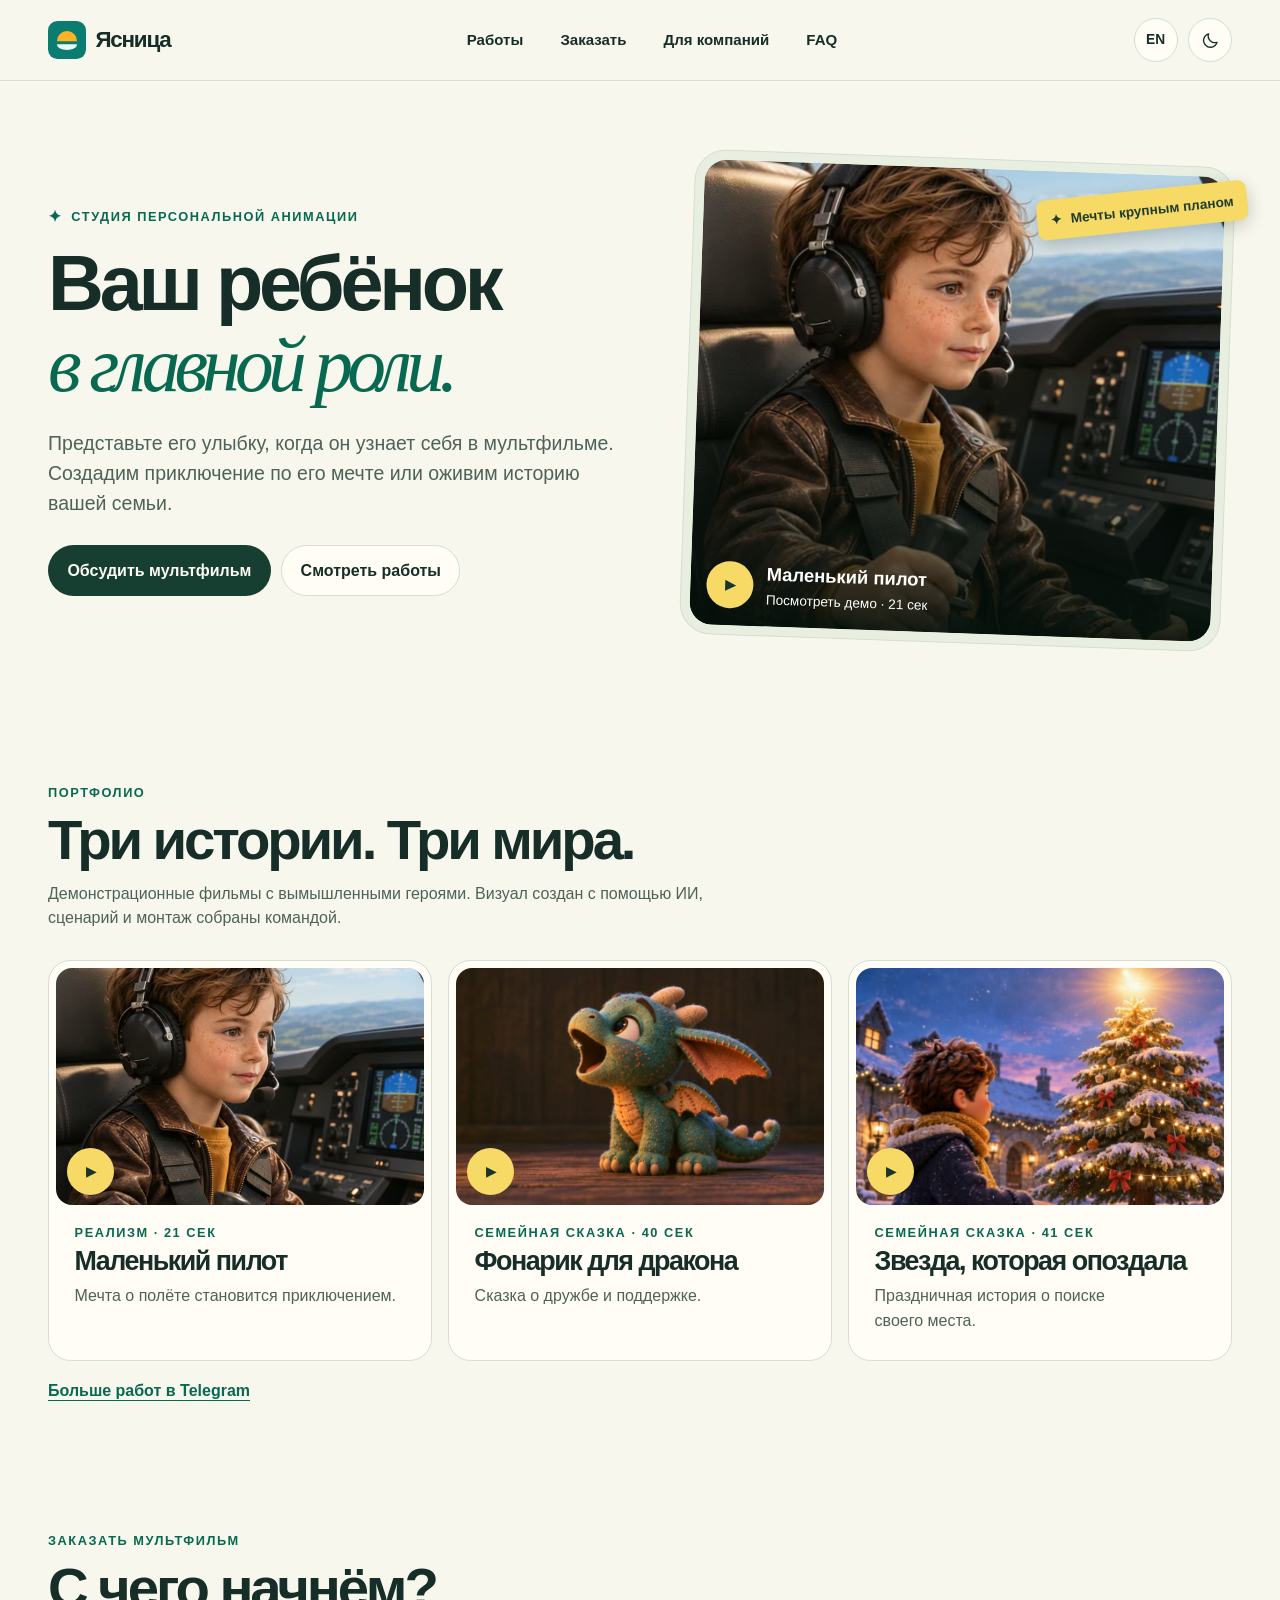
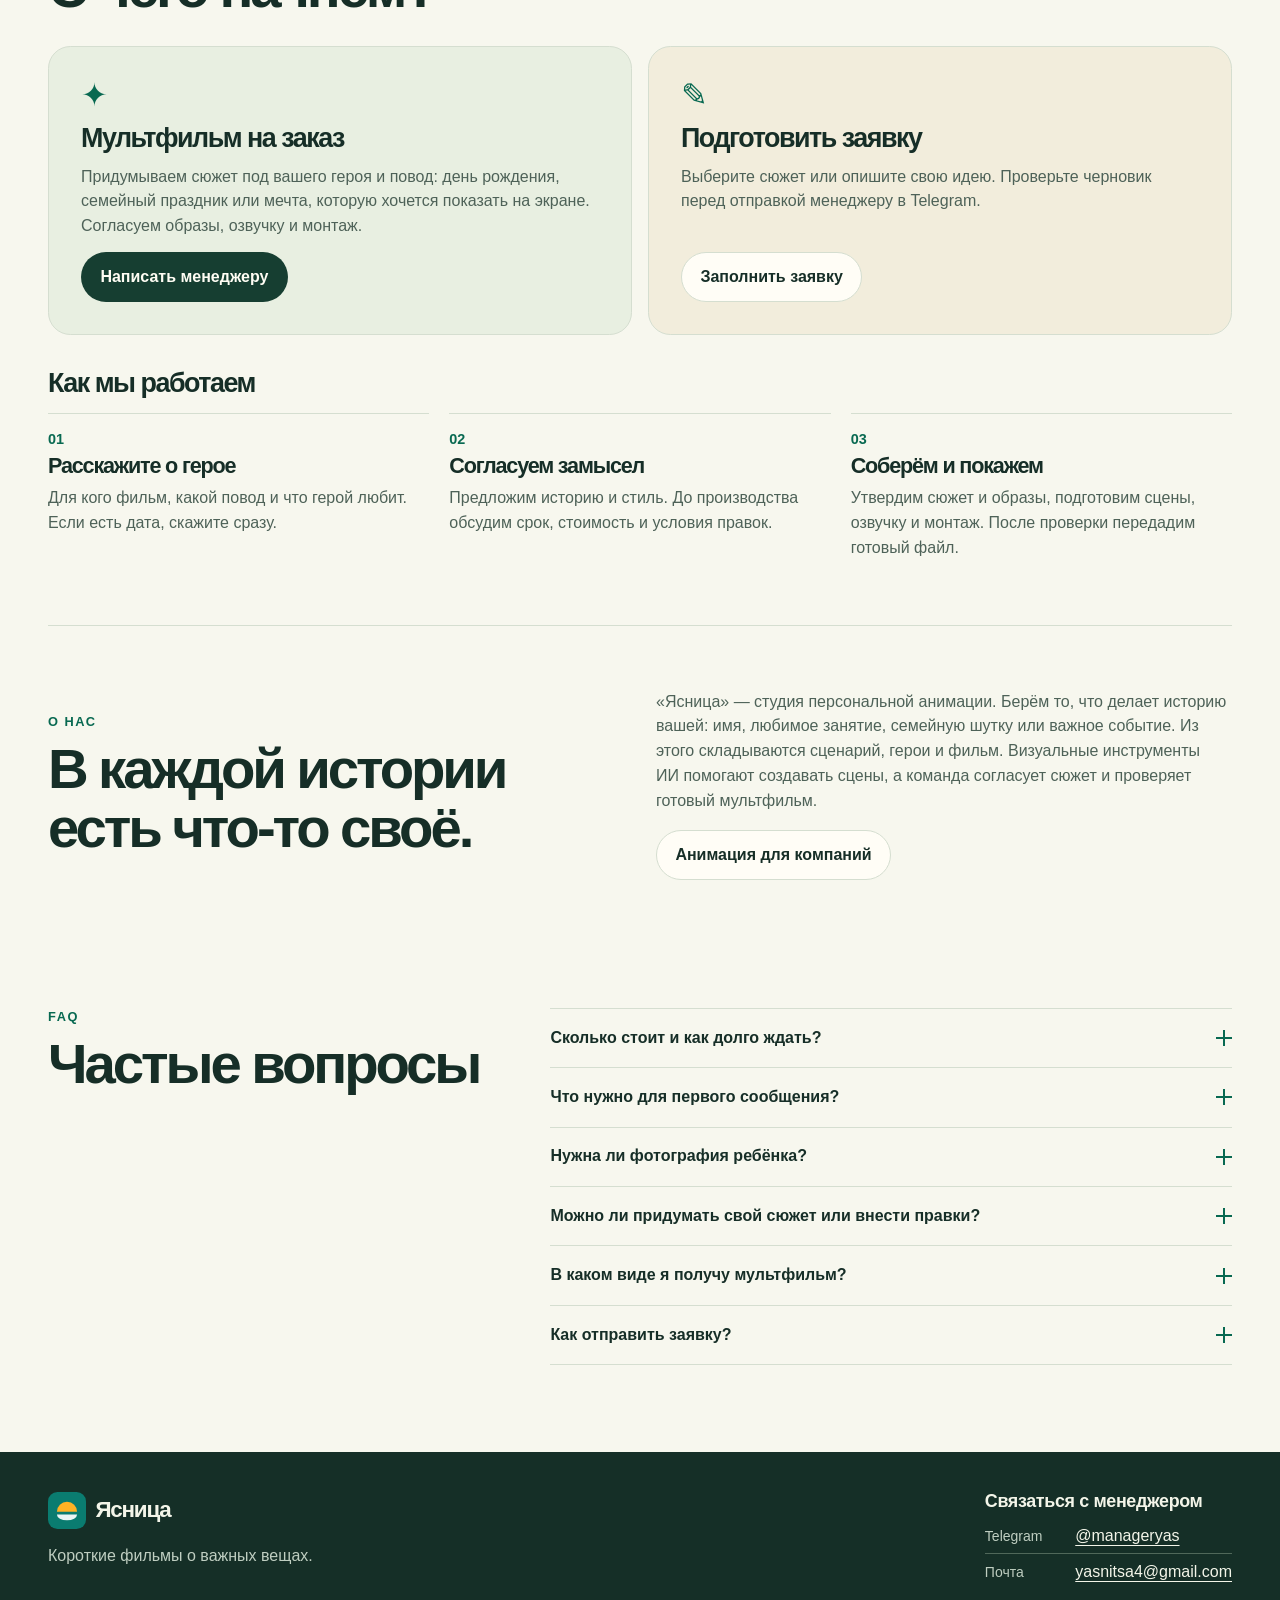
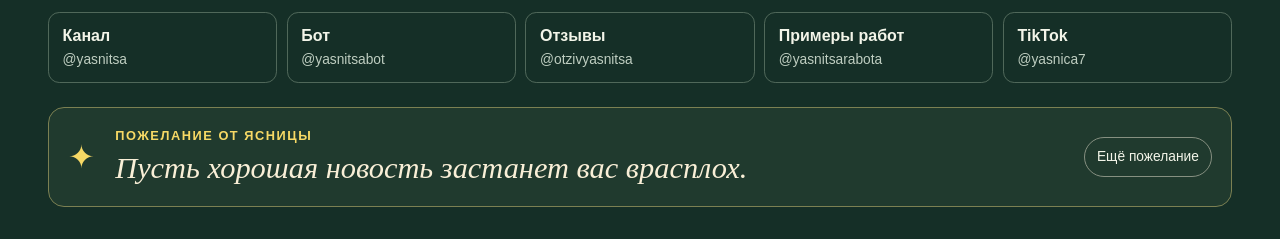
==== commit ae771977: "Clarify customer requests and recover from video loading errors" ====
--- a/index.html
+++ b/index.html
@@ -12,8 +12,8 @@
 <link rel="canonical" href="https://yasnitsa.ru/">
 <link rel="icon" href="./assets/mark.svg" type="image/svg+xml">
 <script src="./prefs.js"></script>
-<link rel="stylesheet" href="./styles.css">
-<script src="./site.js" defer></script>
+<link rel="stylesheet" href="./styles.css?v=journey-20261119">
+<script src="./site.js?v=journey-20261119" defer></script>
 </head>
 <body data-assets="./assets/">
 <a class="skip" href="#main"><span data-en="Skip to content">К содержанию</span></a>
@@ -59,15 +59,15 @@
 <section class="wrap section" id="order">
 <div class="section-heading"><p data-en="Order a film" class="kicker">Заказать мультфильм</p><h2 data-en="Where shall we start?">С чего начнём?</h2></div>
 <div class="offer-grid">
-<article class="offer custom"><div class="offer-icon" aria-hidden="true">✦</div><h3 data-en="Custom animated film">Мультфильм на заказ</h3><p data-en="We create a film around your hero and occasion, from a birthday or family celebration to a dream you want to see on screen. We agree on the characters, narration and edit.">Придумываем сюжет под вашего героя и повод: день рождения, семейный праздник или мечта, которую хочется показать на экране. Согласуем образы, озвучку и монтаж.</p><a href="https://t.me/manageryas" class="button primary" data-order="family"><span data-en="Start your request">Открыть окно заказа</span></a></article>
-<article class="offer unavailable"><div class="offer-icon" aria-hidden="true">◴</div><h3 data-en="Self-service order">Автоматический заказ</h3><p data-en="Choose a story and place an order through the bot. Our manager is taking requests for now.">Выбор сюжета и оформление через бота. Пока заказы принимает менеджер.</p><div class="ribbon"><span data-en="Temporarily unavailable. Sorry for the inconvenience.">Временно недоступно. Приносим извинения.</span></div></article>
+<article class="offer custom"><div class="offer-icon" aria-hidden="true">✦</div><h3 data-en="Custom animated film">Мультфильм на заказ</h3><p data-en="We create a film around your hero and occasion, from a birthday or family celebration to a dream you want to see on screen. We agree on the characters, narration and edit.">Придумываем сюжет под вашего героя и повод: день рождения, семейный праздник или мечта, которую хочется показать на экране. Согласуем образы, озвучку и монтаж.</p><a href="https://t.me/manageryas" class="button primary" data-order="family"><span data-en="Talk to our manager">Написать менеджеру</span></a></article>
+<article class="offer request"><div class="offer-icon" aria-hidden="true">✎</div><h3 data-en="Prepare a request">Подготовить заявку</h3><p data-en="Choose a story or describe your idea. Review your draft before sending it to our manager on Telegram.">Выберите сюжет или опишите свою идею. Проверьте черновик перед отправкой менеджеру в Telegram.</p><a class="button secondary" href="./miniapp/?view=brief"><span data-en="Fill in the form (Russian)">Заполнить заявку</span></a></article>
 </div>
 <div class="process"><h3 data-en="How we work" class="subheading">Как мы работаем</h3><ol class="steps"><li><span class="step-no" aria-hidden="true">01</span><h3 data-en="Tell us about the hero">Расскажите о герое</h3><p data-en="Who is it for? What is the occasion, and what does the hero love? Let us know if you have a date in mind.">Для кого фильм, какой повод и что герой любит. Если есть дата, скажите сразу.</p></li><li><span class="step-no" aria-hidden="true">02</span><h3 data-en="Agree on the concept">Согласуем замысел</h3><p data-en="We suggest a story and style, then agree on timing, cost and revisions before production.">Предложим историю и стиль. До производства обсудим срок, стоимость и условия правок.</p></li><li><span class="step-no" aria-hidden="true">03</span><h3 data-en="Make and review the film">Соберём и покажем</h3><p data-en="We confirm the story and characters, create the scenes, narration and edit, then review and deliver your file.">Утвердим сюжет и образы, подготовим сцены, озвучку и монтаж. После проверки передадим готовый файл.</p></li></ol></div>
 </section>
 <section class="wrap section about" id="about">
 <div><p data-en="About us" class="kicker">О нас</p><h2 data-en="Every story has something of its own.">В каждой истории есть что-то своё.</h2></div>
 <div><p data-en="Yasnitsa is a personal animation studio. We start with what makes your story yours: a name, a favourite hobby, an inside joke or an important day. We use AI visual tools to make scenes, while our team develops the story and reviews the finished film.">«Ясница» — студия персональной анимации. Берём то, что делает историю вашей: имя, любимое занятие, семейную шутку или важное событие. Из этого складываются сценарий, герои и фильм. Визуальные инструменты ИИ помогают создавать сцены, а команда согласует сюжет и проверяет готовый мультфильм.</p><a class="button secondary" href="./business/"><span data-en="Animation for business">Анимация для компаний</span></a></div>
-</section><section class="wrap section faq" id="faq"><div class="section-heading"><p data-en="FAQ" class="kicker">FAQ</p><h2 data-en="Frequently asked questions">Частые вопросы</h2></div><div class="faq-list"><details><summary><span data-en="How much does it cost and how long does it take?">Сколько стоит и как долго ждать?</span><span class="plus" aria-hidden="true"></span></summary><p data-en="Our manager estimates the project based on its length, cast and scene complexity. We agree on the price, schedule and revisions before production.">Менеджер оценит проект по длительности, количеству героев и сложности сцен. Стоимость, срок и объём правок согласуем до производства.</p></details><details><summary><span data-en="What should I include in my first message?">Что нужно для первого сообщения?</span><span class="plus" aria-hidden="true"></span></summary><p data-en="Tell us who it is for, what the occasion is and when you need it. A single idea is enough to start. We’ll ask for photos or other materials after discussing the brief.">Кому предназначен фильм, какой повод и когда он нужен. Можно начать с одной идеи. Фото и другие материалы попросим после обсуждения.</p></details><details><summary><span data-en="Do I need to provide a photo of my child?">Нужна ли фотография ребёнка?</span><span class="plus" aria-hidden="true"></span></summary><p data-en="A photo is useful if likeness matters. We can also create a character from a description. A parent or legal guardian can provide materials after we agree on the terms.">Фотография нужна, если важно визуальное сходство. Можно создать героя по описанию. Материалы с ребёнком принимаем от родителя или законного представителя после согласования условий.</p></details><details><summary><span data-en="Can I bring my own story or request changes?">Можно ли придумать свой сюжет или внести правки?</span><span class="plus" aria-hidden="true"></span></summary><p data-en="Yes. Send an idea, outline or draft. We agree on the character and story upfront, along with the review stages and number of revisions.">Да. Пришлите идею, пожелания или черновик. Образ и сюжет согласуем заранее, а этапы и число правок обсудим в заказе.</p></details><details><summary><span data-en="How will I receive the film?">В каком виде я получу мультфильм?</span><span class="plus" aria-hidden="true"></span></summary><p data-en="We deliver a video file. Tell us if you need a vertical cut, a widescreen version or narration in another language so we can discuss it in the brief.">Передадим готовое видео файлом. Если нужен вертикальный ролик, широкая версия для экрана или другой язык озвучки, обсудим это в брифе.</p></details><details><summary><span data-en="Can I place a self-service order?">Можно ли оформить заказ автоматически?</span><span class="plus" aria-hidden="true"></span></summary><p data-en="Self-service ordering is temporarily unavailable. You can discuss a custom film with our manager on Telegram or by email.">Автоматический заказ временно недоступен. Заказные мультфильмы можно обсудить с менеджером в Telegram или по почте.</p></details></div></section>
+</section><section class="wrap section faq" id="faq"><div class="section-heading"><p data-en="FAQ" class="kicker">FAQ</p><h2 data-en="Frequently asked questions">Частые вопросы</h2></div><div class="faq-list"><details><summary><span data-en="How much does it cost and how long does it take?">Сколько стоит и как долго ждать?</span><span class="plus" aria-hidden="true"></span></summary><p data-en="Our manager estimates the project based on its length, cast and scene complexity. We agree on the price, schedule and revisions before production.">Менеджер оценит проект по длительности, количеству героев и сложности сцен. Стоимость, срок и объём правок согласуем до производства.</p></details><details><summary><span data-en="What should I include in my first message?">Что нужно для первого сообщения?</span><span class="plus" aria-hidden="true"></span></summary><p data-en="Tell us who it is for, what the occasion is and when you need it. A single idea is enough to start. We’ll ask for photos or other materials after discussing the brief.">Кому предназначен фильм, какой повод и когда он нужен. Можно начать с одной идеи. Фото и другие материалы попросим после обсуждения.</p></details><details><summary><span data-en="Do I need to provide a photo of my child?">Нужна ли фотография ребёнка?</span><span class="plus" aria-hidden="true"></span></summary><p data-en="A photo is useful if likeness matters. We can also create a character from a description. A parent or legal guardian can provide materials after we agree on the terms.">Фотография нужна, если важно визуальное сходство. Можно создать героя по описанию. Материалы с ребёнком принимаем от родителя или законного представителя после согласования условий.</p></details><details><summary><span data-en="Can I bring my own story or request changes?">Можно ли придумать свой сюжет или внести правки?</span><span class="plus" aria-hidden="true"></span></summary><p data-en="Yes. Send an idea, outline or draft. We agree on the character and story upfront, along with the review stages and number of revisions.">Да. Пришлите идею, пожелания или черновик. Образ и сюжет согласуем заранее, а этапы и число правок обсудим в заказе.</p></details><details><summary><span data-en="How will I receive the film?">В каком виде я получу мультфильм?</span><span class="plus" aria-hidden="true"></span></summary><p data-en="We deliver a video file. Tell us if you need a vertical cut, a widescreen version or narration in another language so we can discuss it in the brief.">Передадим готовое видео файлом. Если нужен вертикальный ролик, широкая версия для экрана или другой язык озвучки, обсудим это в брифе.</p></details><details><summary><span data-en="How do I send a request?">Как отправить заявку?</span><span class="plus" aria-hidden="true"></span></summary><p data-en="Fill in the request form or contact our manager on Telegram or by email. We’ll confirm the details before you place an order.">Заполните заявку или напишите менеджеру в Telegram или на почту. Детали обсудим до оформления заказа.</p></details></div></section>
 </main>
 <footer class="footer" id="contacts"><div class="wrap">
 <div class="footer-main"><div><a class="brand" href="./"><img src="./assets/mark.svg" alt="" width="40" height="40"><span data-en="Yasnitsa">Ясница</span></a><p data-en="Short films about the things that matter.">Короткие фильмы о важных вещах.</p></div>
@@ -81,6 +81,7 @@
 <dialog id="video-dialog" class="modal" aria-labelledby="video-title">
 <button class="close" type="button" data-close aria-label="Закрыть" data-en-label="Close">×</button>
 <div class="video-panel"><video controls playsinline preload="none"></video></div>
+<p class="video-status" role="status" hidden><span data-en="The video could not load.">Не удалось загрузить видео.</span> <a target="_blank" rel="noopener" data-en="Open the video separately">Открыть видео отдельно</a></p>
 <div class="modal-body"><p data-en="Demo film" class="kicker">Демонстрационная работа</p><h2 id="video-title"></h2><p data-en="Fictional story. The video is in Russian.">Вымышленный сюжет. Видео на русском языке.</p></div>
 </dialog>
 <dialog id="order-dialog" class="modal order-modal" aria-labelledby="order-title">
@@ -91,7 +92,7 @@
 <form id="order-form">
 <label for="brief"><span data-en="Idea, occasion or goal">Идея, повод или задача</span></label>
 <textarea id="brief" maxlength="650" rows="4" placeholder="Например: сказка про маленького пилота на день рождения" data-en-placeholder="For example: a little pilot’s birthday adventure"></textarea>
-<p class="field-note"><span data-en="Your draft opens in Telegram so you can send it yourself.">Текст откроется как черновик в Telegram. Отправить его вы сможете сами.</span></p>
+<p class="field-note"><span data-en="The draft opens in Telegram or your email app. Please send it there when you are ready.">Черновик откроется в Telegram или в почтовом приложении. Отправьте его, когда будете готовы.</span></p>
 <div class="buttons"><a class="button primary" id="telegram-draft" href="https://t.me/manageryas"><span data-en="Open Telegram">Открыть Telegram</span></a><a class="button secondary" id="email-draft" href="mailto:yasnitsa4@gmail.com"><span data-en="Use email">Написать на почту</span></a></div>
 </form></div></dialog>
 </body>
--- a/styles.css
+++ b/styles.css
@@ -83,8 +83,7 @@
 .offer { position: relative; display: flex; flex-direction: column; align-items: flex-start; gap: .8rem; background: var(--wash); border: 1px solid var(--line); border-radius: var(--radius); padding: clamp(1.25rem,3vw,2rem) }
 .offer-icon { color: var(--accent); font-size: 2rem; line-height: 1 }
 .offer .button { margin-top: auto }
-.unavailable { background: var(--warm); overflow: hidden }
-.unavailable .ribbon { background: var(--sun); color: #332e16; font-size: .85rem; font-weight: 760; padding: .55rem 1rem; align-self: stretch; margin: auto calc(-1 * clamp(1.25rem,3vw,2rem)) .15rem; text-align: center; background-image: repeating-linear-gradient(135deg,transparent 0 12px,#97780712 12px 21px) }
+.offer.request { background: var(--warm) }
 .process { margin-top: 2.1rem }
 .subheading { margin-bottom: 1rem }
 .steps { list-style: none; margin: 0; padding: 0; display: grid; grid-template-columns: repeat(3,minmax(0,1fr)); gap: 1.25rem }
@@ -182,3 +181,6 @@
 @media (prefers-reduced-motion: reduce) {
   *,*::before,*::after { transition: none !important; scroll-behavior: auto !important }
 }
+
+.video-status { padding: .7rem 1rem; color: var(--ink); }
+.video-status a { text-decoration: underline; }
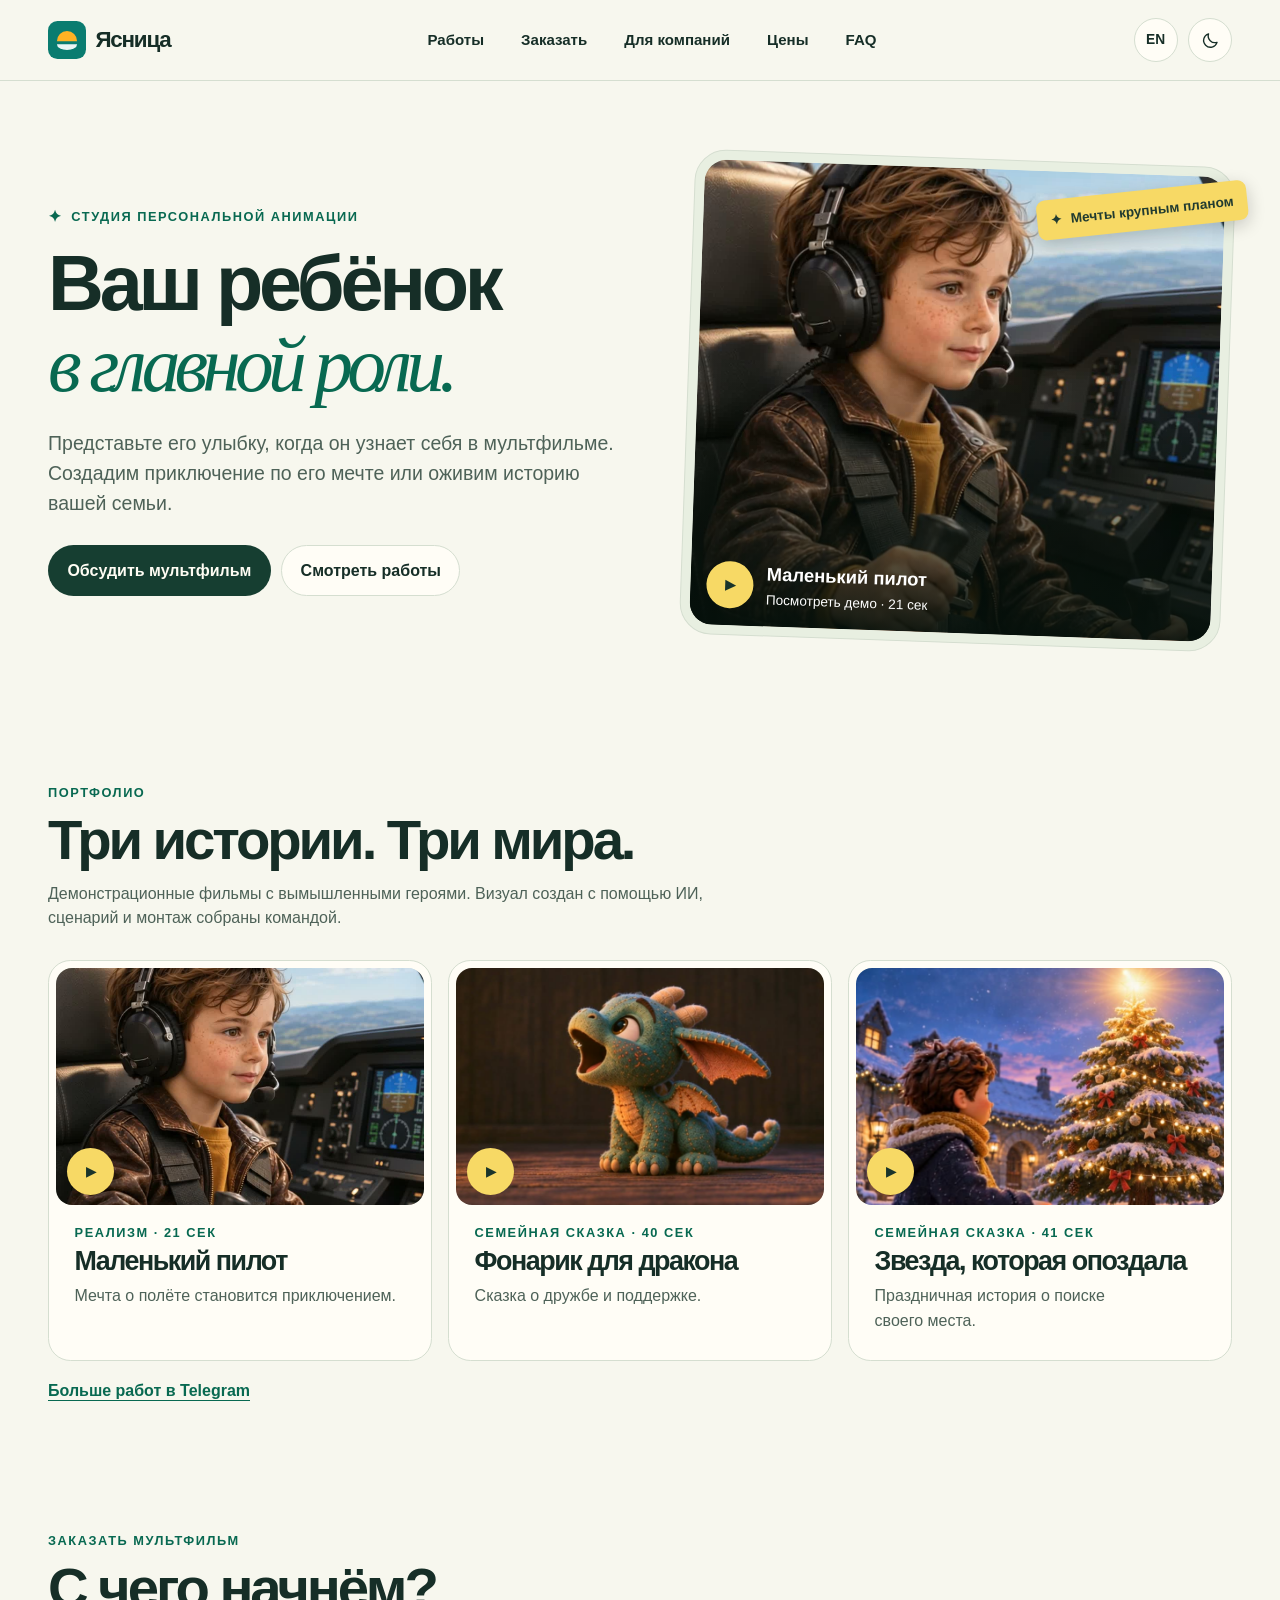
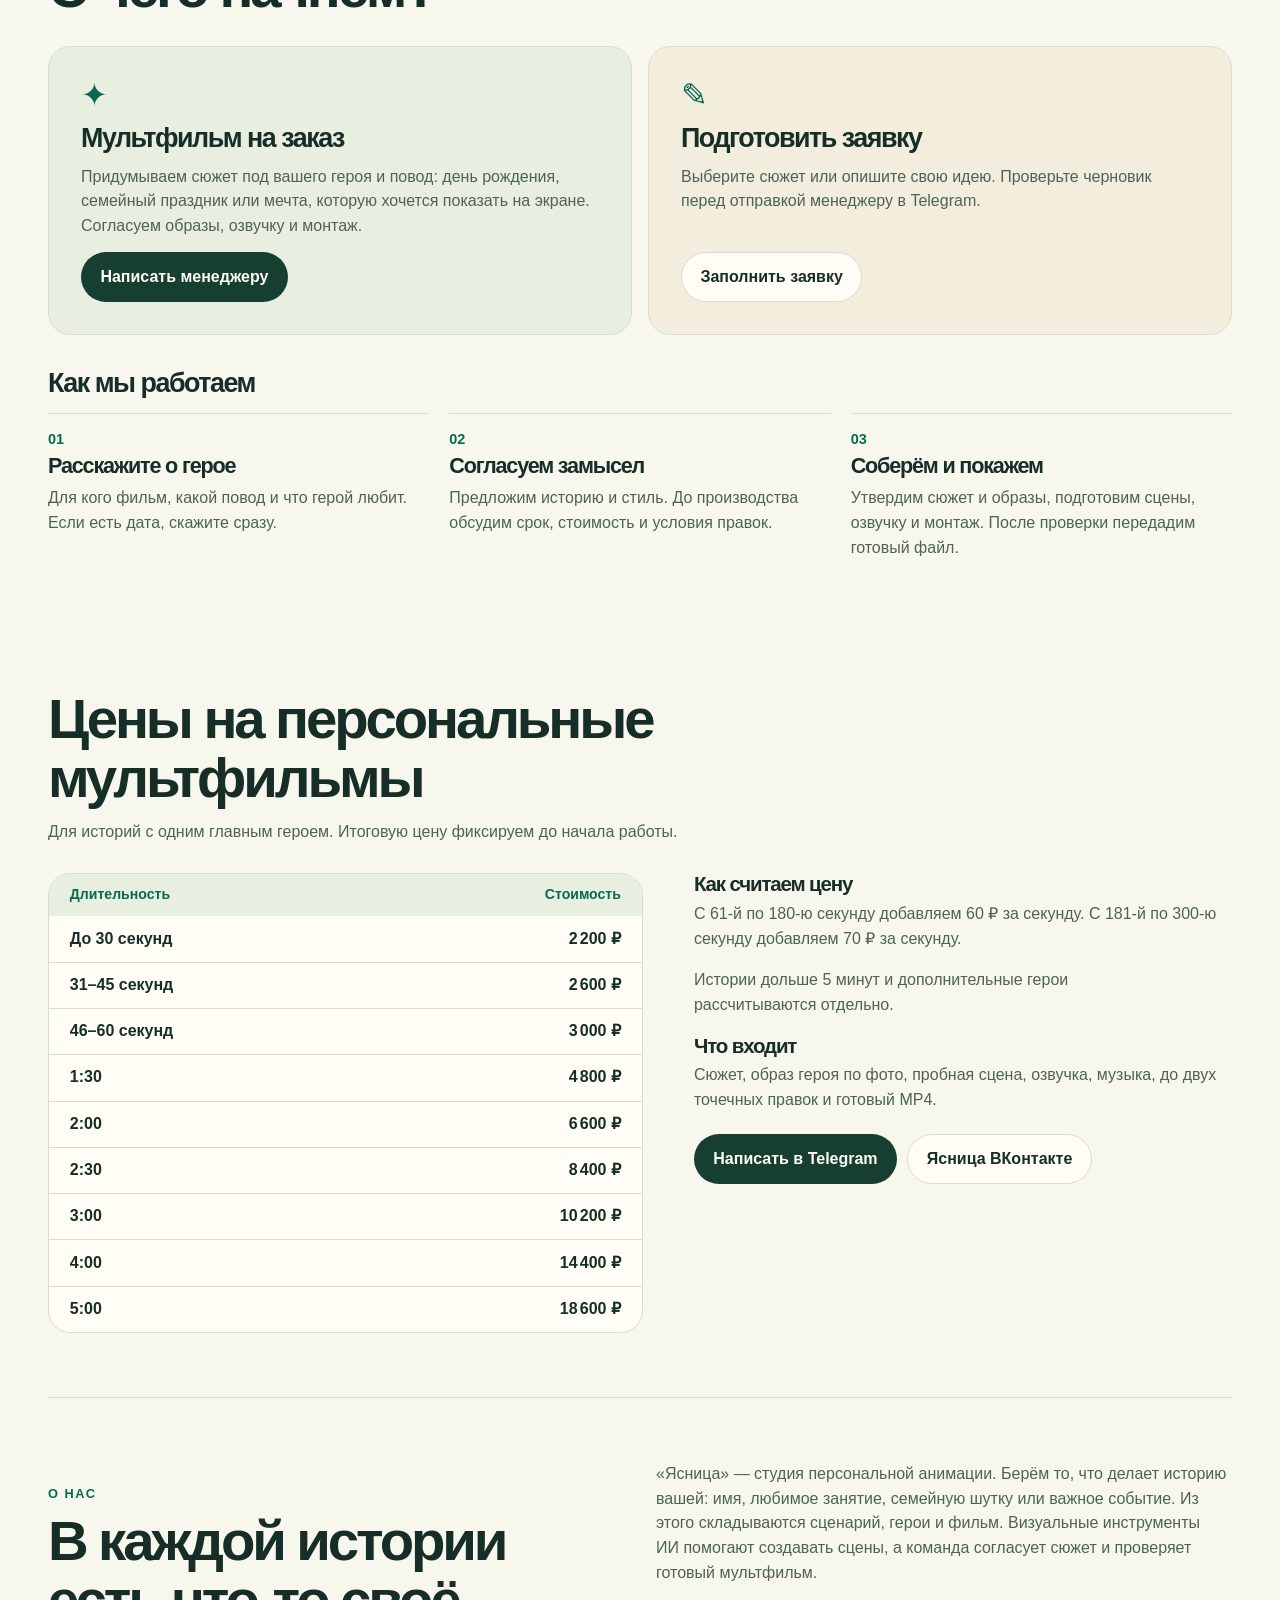
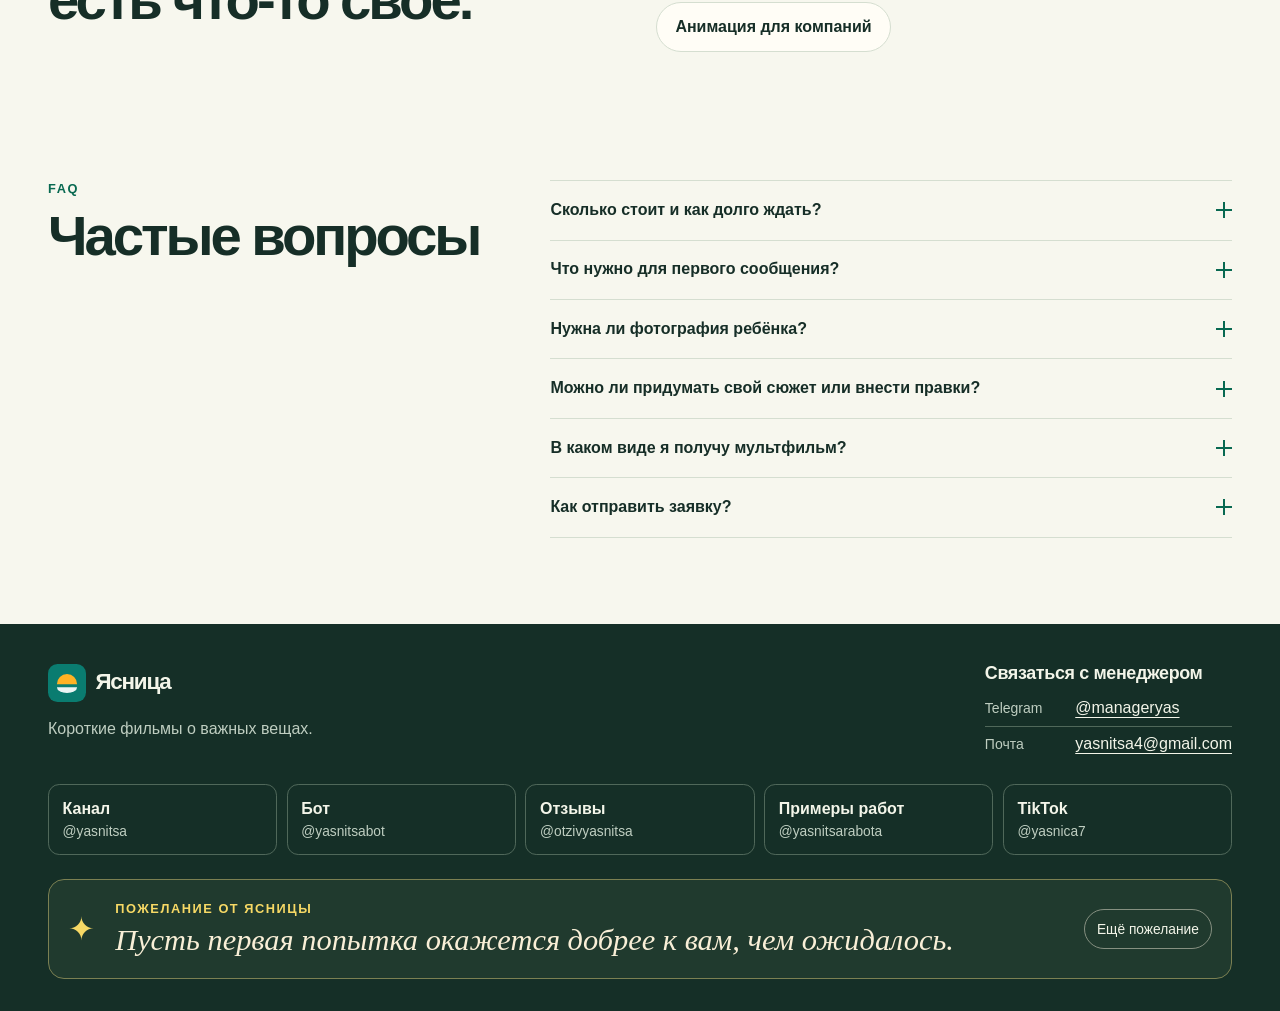
==== commit fa69d356: "Publish Yasnitsa pricing on site and Mini App" ====
--- a/index.html
+++ b/index.html
@@ -12,7 +12,7 @@
 <link rel="canonical" href="https://yasnitsa.ru/">
 <link rel="icon" href="./assets/mark.svg" type="image/svg+xml">
 <script src="./prefs.js"></script>
-<link rel="stylesheet" href="./styles.css?v=journey-20261119">
+<link rel="stylesheet" href="./styles.css?v=prices-20261119">
 <script src="./site.js?v=journey-20261119" defer></script>
 </head>
 <body data-assets="./assets/">
@@ -23,6 +23,7 @@
 <a href="./#works"><span data-en="Portfolio">Работы</span></a>
 <a href="./#order"><span data-en="Order">Заказать</span></a>
 <a href="./business/"><span data-en="For business">Для компаний</span></a>
+<a href="#prices"><span data-en="Prices">Цены</span></a>
 <a href="#faq">FAQ</a>
 </nav>
 <div class="controls"><button type="button" id="language" aria-label="Switch to English">EN</button><button type="button" id="theme" aria-label="Включить тёмную тему"></button></div>
@@ -64,10 +65,39 @@
 </div>
 <div class="process"><h3 data-en="How we work" class="subheading">Как мы работаем</h3><ol class="steps"><li><span class="step-no" aria-hidden="true">01</span><h3 data-en="Tell us about the hero">Расскажите о герое</h3><p data-en="Who is it for? What is the occasion, and what does the hero love? Let us know if you have a date in mind.">Для кого фильм, какой повод и что герой любит. Если есть дата, скажите сразу.</p></li><li><span class="step-no" aria-hidden="true">02</span><h3 data-en="Agree on the concept">Согласуем замысел</h3><p data-en="We suggest a story and style, then agree on timing, cost and revisions before production.">Предложим историю и стиль. До производства обсудим срок, стоимость и условия правок.</p></li><li><span class="step-no" aria-hidden="true">03</span><h3 data-en="Make and review the film">Соберём и покажем</h3><p data-en="We confirm the story and characters, create the scenes, narration and edit, then review and deliver your file.">Утвердим сюжет и образы, подготовим сцены, озвучку и монтаж. После проверки передадим готовый файл.</p></li></ol></div>
 </section>
+<section class="wrap section pricing" id="prices" aria-labelledby="price-title">
+<div class="section-heading"><h2 id="price-title" data-en="Prices for personal films">Цены на персональные мультфильмы</h2><p class="section-intro" data-en="For stories with one main character. We agree on the final price before starting.">Для историй с одним главным героем. Итоговую цену фиксируем до начала работы.</p></div>
+<div class="pricing-grid">
+<div class="price-sheet">
+<table aria-labelledby="price-title">
+<thead><tr><th scope="col" data-en="Length">Длительность</th><th scope="col" data-en="Price">Стоимость</th></tr></thead>
+<tbody>
+<tr><th scope="row" data-en="Up to 30 seconds">До 30 секунд</th><td>2&#8239;200 ₽</td></tr>
+<tr><th scope="row" data-en="31–45 seconds">31–45 секунд</th><td>2&#8239;600 ₽</td></tr>
+<tr><th scope="row" data-en="46–60 seconds">46–60 секунд</th><td>3&#8239;000 ₽</td></tr>
+<tr><th scope="row">1:30</th><td>4&#8239;800 ₽</td></tr>
+<tr><th scope="row">2:00</th><td>6&#8239;600 ₽</td></tr>
+<tr><th scope="row">2:30</th><td>8&#8239;400 ₽</td></tr>
+<tr><th scope="row">3:00</th><td>10&#8239;200 ₽</td></tr>
+<tr><th scope="row">4:00</th><td>14&#8239;400 ₽</td></tr>
+<tr><th scope="row">5:00</th><td>18&#8239;600 ₽</td></tr>
+</tbody>
+</table>
+</div>
+<div class="price-notes">
+<h3 data-en="How we calculate the price">Как считаем цену</h3>
+<p data-en="From the 61st through the 180th second, add 60 RUB per second. From the 181st through the 300th, add 70 RUB per second.">С 61-й по 180-ю секунду добавляем 60 ₽ за секунду. С 181-й по 300-ю секунду добавляем 70 ₽ за секунду.</p>
+<p data-en="We quote films over 5 minutes and extra characters separately.">Истории дольше 5 минут и дополнительные герои рассчитываются отдельно.</p>
+<h3 data-en="What’s included">Что входит</h3>
+<p data-en="Story, character based on a photo, a sample scene, narration, music, up to two targeted revisions and the finished MP4.">Сюжет, образ героя по фото, пробная сцена, озвучка, музыка, до двух точечных правок и готовый MP4.</p>
+<div class="buttons"><a href="https://t.me/manageryas" class="button primary"><span data-en="Contact on Telegram">Написать в Telegram</span></a><a href="https://vk.com/studyyasnitsa" class="button secondary"><span data-en="Yasnitsa on VK">Ясница ВКонтакте</span></a></div>
+</div>
+</div>
+</section>
 <section class="wrap section about" id="about">
 <div><p data-en="About us" class="kicker">О нас</p><h2 data-en="Every story has something of its own.">В каждой истории есть что-то своё.</h2></div>
 <div><p data-en="Yasnitsa is a personal animation studio. We start with what makes your story yours: a name, a favourite hobby, an inside joke or an important day. We use AI visual tools to make scenes, while our team develops the story and reviews the finished film.">«Ясница» — студия персональной анимации. Берём то, что делает историю вашей: имя, любимое занятие, семейную шутку или важное событие. Из этого складываются сценарий, герои и фильм. Визуальные инструменты ИИ помогают создавать сцены, а команда согласует сюжет и проверяет готовый мультфильм.</p><a class="button secondary" href="./business/"><span data-en="Animation for business">Анимация для компаний</span></a></div>
-</section><section class="wrap section faq" id="faq"><div class="section-heading"><p data-en="FAQ" class="kicker">FAQ</p><h2 data-en="Frequently asked questions">Частые вопросы</h2></div><div class="faq-list"><details><summary><span data-en="How much does it cost and how long does it take?">Сколько стоит и как долго ждать?</span><span class="plus" aria-hidden="true"></span></summary><p data-en="Our manager estimates the project based on its length, cast and scene complexity. We agree on the price, schedule and revisions before production.">Менеджер оценит проект по длительности, количеству героев и сложности сцен. Стоимость, срок и объём правок согласуем до производства.</p></details><details><summary><span data-en="What should I include in my first message?">Что нужно для первого сообщения?</span><span class="plus" aria-hidden="true"></span></summary><p data-en="Tell us who it is for, what the occasion is and when you need it. A single idea is enough to start. We’ll ask for photos or other materials after discussing the brief.">Кому предназначен фильм, какой повод и когда он нужен. Можно начать с одной идеи. Фото и другие материалы попросим после обсуждения.</p></details><details><summary><span data-en="Do I need to provide a photo of my child?">Нужна ли фотография ребёнка?</span><span class="plus" aria-hidden="true"></span></summary><p data-en="A photo is useful if likeness matters. We can also create a character from a description. A parent or legal guardian can provide materials after we agree on the terms.">Фотография нужна, если важно визуальное сходство. Можно создать героя по описанию. Материалы с ребёнком принимаем от родителя или законного представителя после согласования условий.</p></details><details><summary><span data-en="Can I bring my own story or request changes?">Можно ли придумать свой сюжет или внести правки?</span><span class="plus" aria-hidden="true"></span></summary><p data-en="Yes. Send an idea, outline or draft. We agree on the character and story upfront, along with the review stages and number of revisions.">Да. Пришлите идею, пожелания или черновик. Образ и сюжет согласуем заранее, а этапы и число правок обсудим в заказе.</p></details><details><summary><span data-en="How will I receive the film?">В каком виде я получу мультфильм?</span><span class="plus" aria-hidden="true"></span></summary><p data-en="We deliver a video file. Tell us if you need a vertical cut, a widescreen version or narration in another language so we can discuss it in the brief.">Передадим готовое видео файлом. Если нужен вертикальный ролик, широкая версия для экрана или другой язык озвучки, обсудим это в брифе.</p></details><details><summary><span data-en="How do I send a request?">Как отправить заявку?</span><span class="plus" aria-hidden="true"></span></summary><p data-en="Fill in the request form or contact our manager on Telegram or by email. We’ll confirm the details before you place an order.">Заполните заявку или напишите менеджеру в Telegram или на почту. Детали обсудим до оформления заказа.</p></details></div></section>
+</section><section class="wrap section faq" id="faq"><div class="section-heading"><p data-en="FAQ" class="kicker">FAQ</p><h2 data-en="Frequently asked questions">Частые вопросы</h2></div><div class="faq-list"><details><summary><span data-en="How much does it cost and how long does it take?">Сколько стоит и как долго ждать?</span><span class="plus" aria-hidden="true"></span></summary><p><span data-en="See the prices for a film with one main character. We confirm the deadline and any extra characters before starting.">Цены на мультфильм с одним главным героем есть в прайсе. Срок и дополнительных героев согласуем до начала работы.</span> <a href="#prices" data-en="See prices">Смотреть прайс</a>.</p></details><details><summary><span data-en="What should I include in my first message?">Что нужно для первого сообщения?</span><span class="plus" aria-hidden="true"></span></summary><p data-en="Tell us who it is for, what the occasion is and when you need it. A single idea is enough to start. We’ll ask for photos or other materials after discussing the brief.">Кому предназначен фильм, какой повод и когда он нужен. Можно начать с одной идеи. Фото и другие материалы попросим после обсуждения.</p></details><details><summary><span data-en="Do I need to provide a photo of my child?">Нужна ли фотография ребёнка?</span><span class="plus" aria-hidden="true"></span></summary><p data-en="A photo is useful if likeness matters. We can also create a character from a description. A parent or legal guardian can provide materials after we agree on the terms.">Фотография нужна, если важно визуальное сходство. Можно создать героя по описанию. Материалы с ребёнком принимаем от родителя или законного представителя после согласования условий.</p></details><details><summary><span data-en="Can I bring my own story or request changes?">Можно ли придумать свой сюжет или внести правки?</span><span class="plus" aria-hidden="true"></span></summary><p data-en="Yes. Send an idea, outline or draft. We agree on the character and story upfront, along with the review stages and number of revisions.">Да. Пришлите идею, пожелания или черновик. Образ и сюжет согласуем заранее, а этапы и число правок обсудим в заказе.</p></details><details><summary><span data-en="How will I receive the film?">В каком виде я получу мультфильм?</span><span class="plus" aria-hidden="true"></span></summary><p data-en="We deliver a video file. Tell us if you need a vertical cut, a widescreen version or narration in another language so we can discuss it in the brief.">Передадим готовое видео файлом. Если нужен вертикальный ролик, широкая версия для экрана или другой язык озвучки, обсудим это в брифе.</p></details><details><summary><span data-en="How do I send a request?">Как отправить заявку?</span><span class="plus" aria-hidden="true"></span></summary><p data-en="Fill in the request form or contact our manager on Telegram or by email. We’ll confirm the details before you place an order.">Заполните заявку или напишите менеджеру в Telegram или на почту. Детали обсудим до оформления заказа.</p></details></div></section>
 </main>
 <footer class="footer" id="contacts"><div class="wrap">
 <div class="footer-main"><div><a class="brand" href="./"><img src="./assets/mark.svg" alt="" width="40" height="40"><span data-en="Yasnitsa">Ясница</span></a><p data-en="Short films about the things that matter.">Короткие фильмы о важных вещах.</p></div>
--- a/styles.css
+++ b/styles.css
@@ -90,6 +90,18 @@
 .steps li { border-top: 1px solid var(--line); padding: .85rem 0 0 }
 .step-no { font-size: .9rem; color: var(--accent); font-weight: 750; display: block; margin-bottom: .35rem }
 .steps h3,.scope-grid h3 { font-size: 1.35rem; margin-bottom: .5rem }
+.pricing-grid { display: grid; grid-template-columns: minmax(0,1.05fr) minmax(0,.95fr); gap: clamp(1.25rem,4vw,3.75rem); align-items: start }
+.price-sheet { overflow: hidden; border: 1px solid var(--line); background: var(--paper); border-radius: var(--radius) }
+.price-sheet table { width: 100%; border-collapse: collapse; font-variant-numeric: tabular-nums }
+.price-sheet th,.price-sheet td { padding: .64rem clamp(.85rem,3vw,1.3rem); text-align: left }
+.price-sheet thead th { background: var(--wash); color: var(--accent); font-size: .88rem }
+.price-sheet tbody tr + tr { border-top: 1px solid var(--line) }
+.price-sheet tbody th { font-weight: 600 }
+.price-sheet td,.price-sheet th:last-child { text-align: right; white-space: nowrap }
+.price-sheet td { font-weight: 750 }
+.price-notes h3 { font-size: 1.28rem; margin-bottom: .45rem }
+.price-notes p { color: var(--muted); margin-bottom: 1.05rem }
+.price-notes .buttons { margin-top: 1.3rem }
 .about { display: grid; grid-template-columns: 1fr 1fr; gap: 2rem; border-top: 1px solid var(--line); align-items: center }
 .about .button { margin-top: 1rem }
 .faq { display: grid; grid-template-columns: .8fr 1.2fr; gap: 2rem 3rem }
@@ -155,7 +167,7 @@
   .top-inner { flex-wrap: wrap; gap: .5rem; padding: .65rem 0 }
   nav { order: 3; width: 100%; gap: .5rem 1rem; flex-wrap: wrap; padding-top: .2rem }
   nav a { padding-block: .32rem; font-size: .9rem }
-  .hero,.business-hero,.faq,.about { grid-template-columns: 1fr; gap: 1.45rem }
+  .hero,.business-hero,.faq,.about,.pricing-grid { grid-template-columns: 1fr; gap: 1.45rem }
   .hero { padding-block: 2.25rem }
   .hero-art { margin-inline: .4rem .65rem; transform: rotate(1.4deg) }
   .hero-film { aspect-ratio: 1.23 }
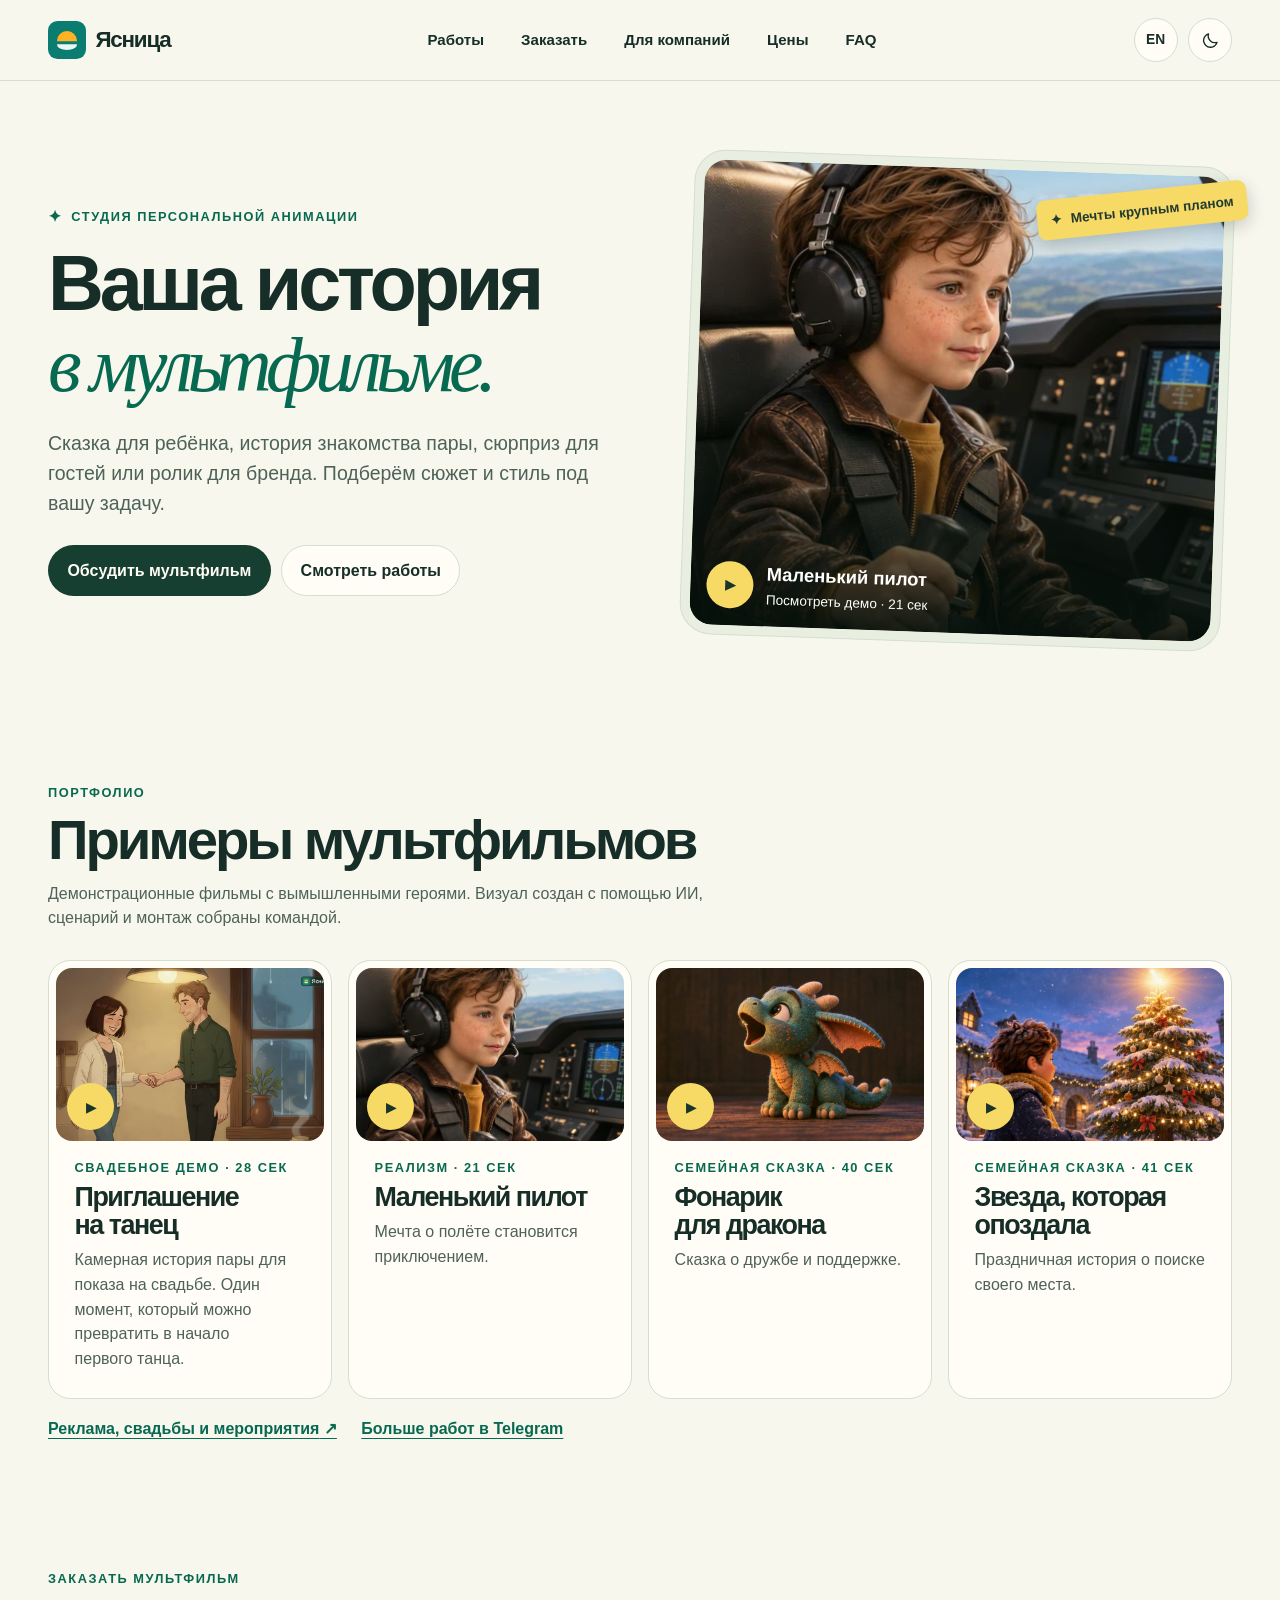
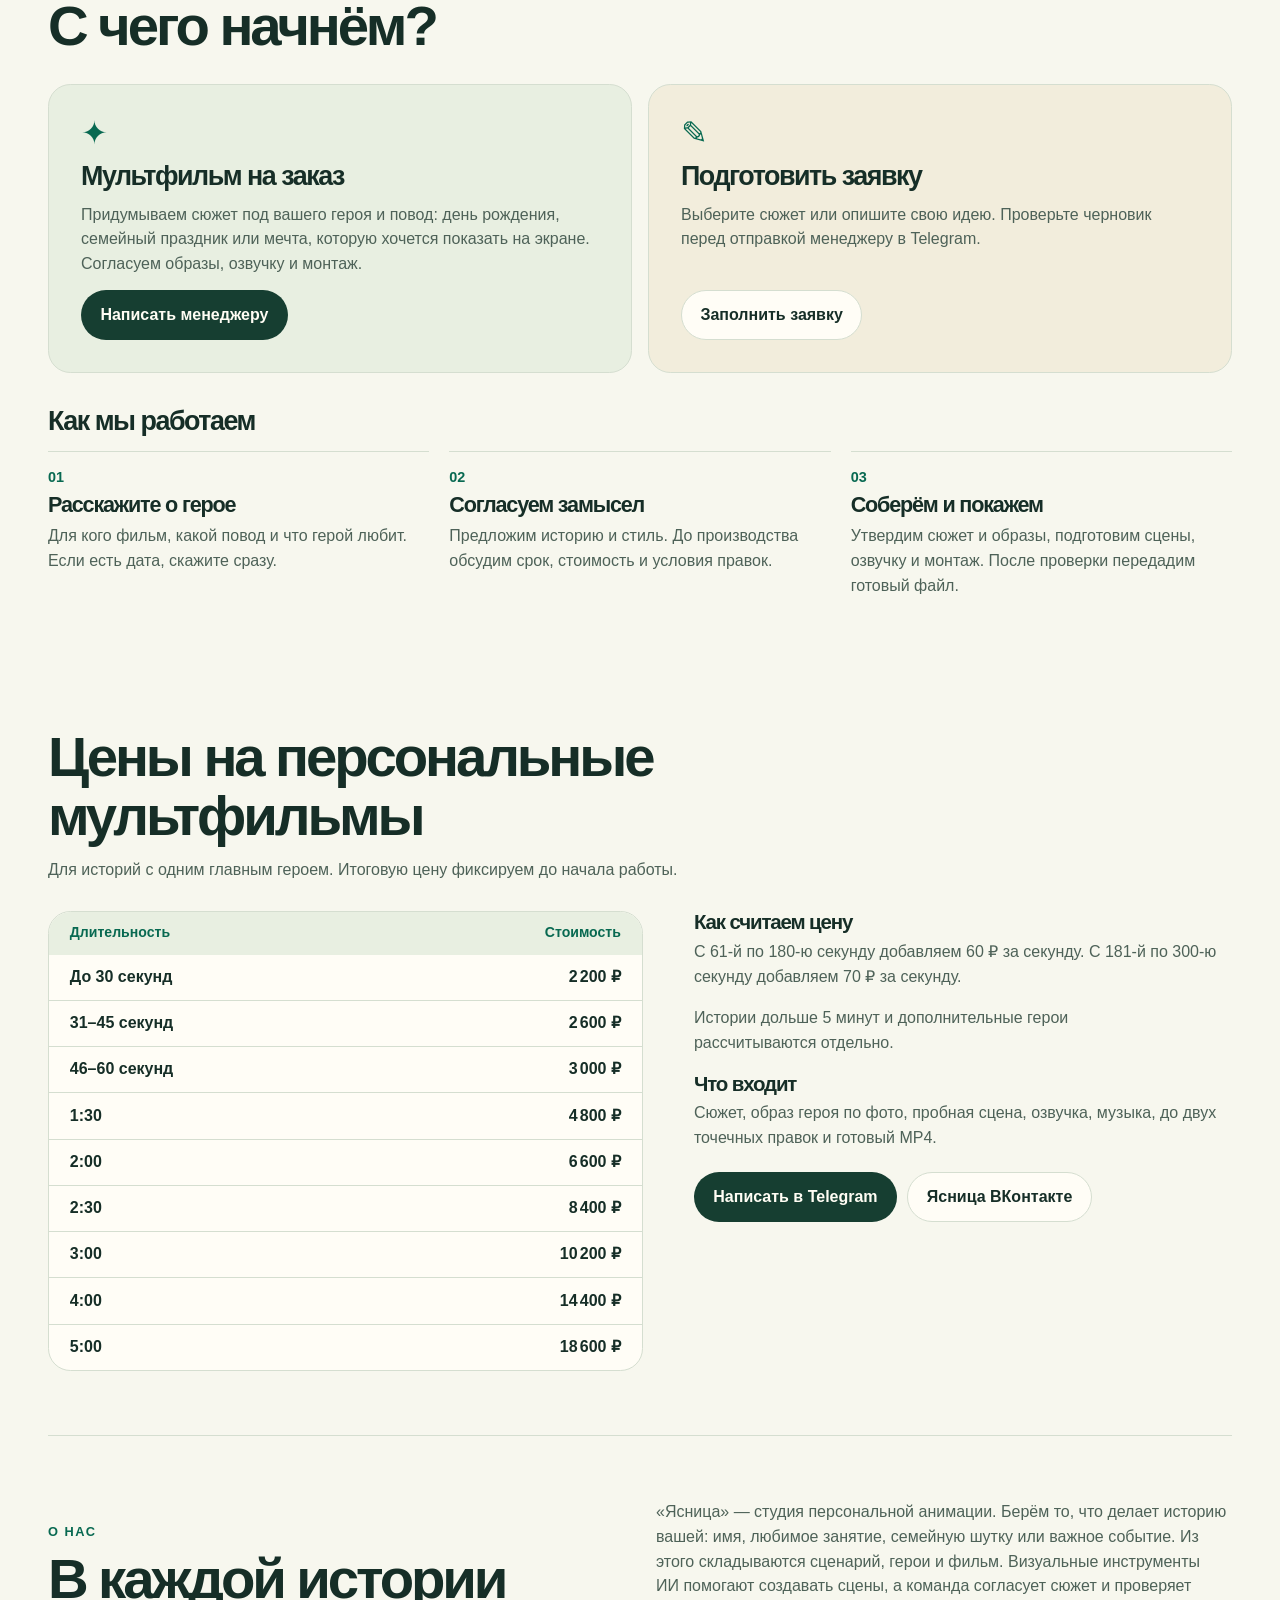
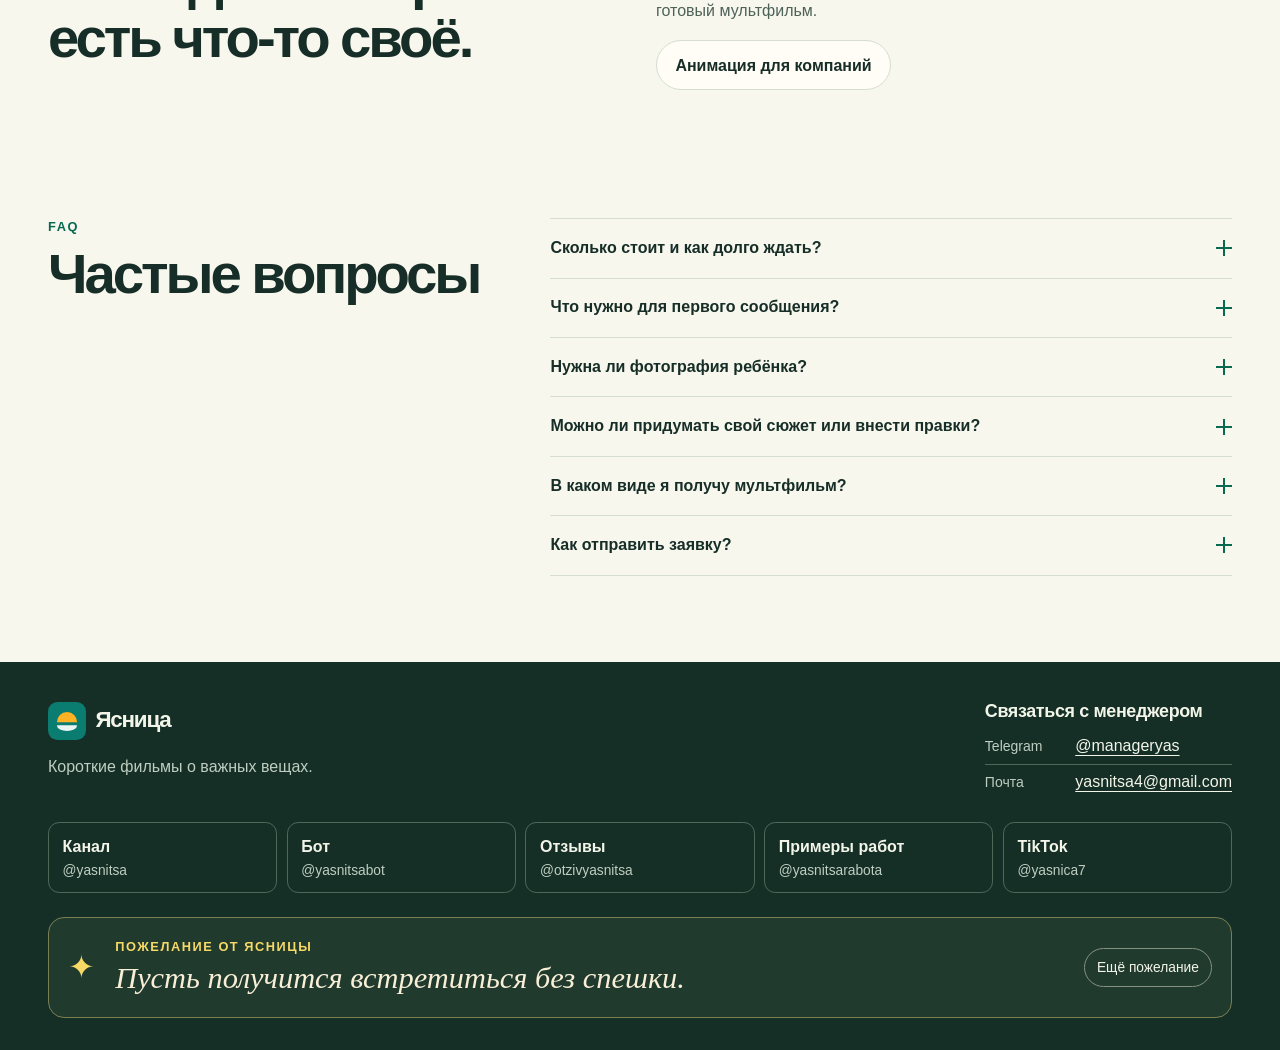
==== commit a608e793: "Show wedding demo and expand advertising and event services" ====
--- a/index.html
+++ b/index.html
@@ -3,17 +3,17 @@
 <head>
 <meta charset="utf-8">
 <meta name="viewport" content="width=device-width, initial-scale=1">
-<meta name="description" content="Заказные мультфильмы для детей и семей. Посмотрите работы Ясницы и обсудите идею с менеджером.">
+<meta name="description" content="Мультфильмы на заказ для семьи, свадьбы, бренда или мероприятия. Посмотрите демо «Ясницы» и обсудите свою идею.">
 <meta name="theme-color" content="#f7f7ee">
 <meta property="og:title" content="Ясница — мультфильмы по вашим историям">
-<meta property="og:description" content="Заказные мультфильмы для детей и семей. Посмотрите работы Ясницы и обсудите идею с менеджером.">
+<meta property="og:description" content="Мультфильмы на заказ для семьи, свадьбы, бренда или мероприятия. Посмотрите демо «Ясницы» и обсудите свою идею.">
 <meta property="og:image" content="https://yasnitsa.ru/assets/pilot.jpg">
 <title data-en="Yasnitsa — animated films based on your stories">Ясница — мультфильмы по вашим историям</title>
 <link rel="canonical" href="https://yasnitsa.ru/">
 <link rel="icon" href="./assets/mark.svg" type="image/svg+xml">
 <script src="./prefs.js"></script>
-<link rel="stylesheet" href="./styles.css?v=prices-20261119">
-<script src="./site.js?v=journey-20261119" defer></script>
+<link rel="stylesheet" href="./styles.css?v=portfolio-20261121">
+<script src="./site.js?v=portfolio-20261121" defer></script>
 </head>
 <body data-assets="./assets/">
 <a class="skip" href="#main"><span data-en="Skip to content">К содержанию</span></a>
@@ -33,8 +33,8 @@
 <section class="wrap hero">
 <div class="hero-copy">
 <p data-en="Personal animation studio" class="kicker">Студия персональной анимации</p>
-<h1><span data-en="Your child,">Ваш ребёнок</span> <em><span data-en="in the starring role.">в главной роли.</span></em></h1>
-<p data-en="Imagine their smile when they spot themselves in a film. We turn your child’s dream into an adventure or bring a family story to life." class="lead">Представьте его улыбку, когда он узнает себя в мультфильме. Создадим приключение по его мечте или оживим историю вашей семьи.</p>
+<h1><span data-en="Your story">Ваша история</span> <em><span data-en="in animation.">в мультфильме.</span></em></h1>
+<p data-en="A fairy tale for a child, the story of how you met, a surprise for your guests or an animated film for a brand. We create the script and visuals for your occasion." class="lead">Сказка для ребёнка, история знакомства пары, сюрприз для гостей или ролик для бренда. Подберём сюжет и стиль под вашу задачу.</p>
 <div class="buttons"><a href="https://t.me/manageryas" class="button primary" data-order="family"><span data-en="Discuss a film">Обсудить мультфильм</span></a><a class="button secondary" href="#works"><span data-en="Explore our work">Смотреть работы</span></a></div>
 </div>
 <div class="hero-art">
@@ -45,8 +45,15 @@
 </div>
 </section>
 <section class="wrap section" id="works">
-<div class="section-heading"><p data-en="Portfolio" class="kicker">Портфолио</p><h2 data-en="Three stories. Three worlds.">Три истории. Три мира.</h2><p data-en="Demo films with fictional characters. We use AI for visuals and craft the scripts and edit ourselves." class="section-intro">Демонстрационные фильмы с вымышленными героями. Визуал создан с помощью ИИ, сценарий и монтаж собраны командой.</p></div>
-<div class="work-grid"><article class="work-card">
+<div class="section-heading"><p data-en="Portfolio" class="kicker">Портфолио</p><h2 data-en="See our work">Примеры мультфильмов</h2><p data-en="Demo films with fictional characters. We use AI for visuals and craft the scripts and edit ourselves." class="section-intro">Демонстрационные фильмы с вымышленными героями. Визуал создан с помощью ИИ, сценарий и монтаж собраны командой.</p></div>
+<div class="work-grid featured-works">
+<article class="work-card">
+<a class="work-media" href="./assets/wedding.mp4" data-video="wedding" data-title-ru="Приглашение на танец" data-title-en="An Invitation to Dance" aria-label="Смотреть «Приглашение на танец»" data-en-label="Watch An Invitation to Dance">
+<img src="./assets/wedding.jpg" width="960" height="540" alt="" loading="lazy"><span class="play" aria-hidden="true">▶</span></a>
+<div class="work-copy"><p class="kicker" data-en="Wedding demo · 28 sec">Свадебное демо · 28 сек</p>
+<h3 data-en="An Invitation to Dance">Приглашение на танец</h3>
+<p data-en="An intimate story about a couple, designed to introduce their first dance.">Камерная история пары для показа на свадьбе. Один момент, который можно превратить в начало первого танца.</p></div></article>
+<article class="work-card">
 <a class="work-media portrait" href="./assets/pilot.mp4" data-video="pilot" data-title-ru="Маленький пилот" data-title-en="The Little Pilot" aria-label="Смотреть: Маленький пилот" data-en-label="Watch: The Little Pilot">
 <img src="./assets/pilot.jpg" alt="" loading="lazy" width="720" height="405"><span class="play" aria-hidden="true">▶</span></a>
 <div class="work-copy"><p data-en="Realistic style · 21 sec" class="kicker">Реализм · 21 сек</p><h3 data-en="The Little Pilot">Маленький пилот</h3><p data-en="A dream of flying becomes an adventure.">Мечта о полёте становится приключением.</p></div></article><article class="work-card">
@@ -55,7 +62,8 @@
 <div class="work-copy"><p data-en="Family story · 40 sec" class="kicker">Семейная сказка · 40 сек</p><h3 data-en="A Lantern for a Dragon">Фонарик для дракона</h3><p data-en="A fairy tale about friendship and support.">Сказка о дружбе и поддержке.</p></div></article><article class="work-card">
 <a class="work-media" href="./assets/star.mp4" data-video="star" data-title-ru="Звезда, которая опоздала" data-title-en="The Star That Was Late" aria-label="Смотреть: Звезда, которая опоздала" data-en-label="Watch: The Star That Was Late">
 <img src="./assets/star.jpg" alt="" loading="lazy" width="720" height="405"><span class="play" aria-hidden="true">▶</span></a>
-<div class="work-copy"><p data-en="Family story · 41 sec" class="kicker">Семейная сказка · 41 сек</p><h3 data-en="The Star That Was Late">Звезда, которая опоздала</h3><p data-en="A festive story about finding where you belong.">Праздничная история о поиске своего места.</p></div></article></div><a class="quiet-link" href="https://t.me/yasnitsarabota"><span data-en="More work on Telegram">Больше работ в Telegram</span></a>
+<div class="work-copy"><p data-en="Family story · 41 sec" class="kicker">Семейная сказка · 41 сек</p><h3 data-en="The Star That Was Late">Звезда, которая опоздала</h3><p data-en="A festive story about finding where you belong.">Праздничная история о поиске своего места.</p></div></article></div><a class="quiet-link" href="./business/#use-cases"><span data-en="Advertising, weddings and events">Реклама, свадьбы и мероприятия</span> ↗</a>
+<a class="quiet-link" href="https://t.me/yasnitsarabota"><span data-en="More work on Telegram">Больше работ в Telegram</span></a>
 </section>
 <section class="wrap section" id="order">
 <div class="section-heading"><p data-en="Order a film" class="kicker">Заказать мультфильм</p><h2 data-en="Where shall we start?">С чего начнём?</h2></div>
--- a/styles.css
+++ b/styles.css
@@ -196,3 +196,16 @@
 
 .video-status { padding: .7rem 1rem; color: var(--ink); }
 .video-status a { text-decoration: underline; }
+
+@media (min-width: 1080px) {
+  .featured-works { grid-template-columns: repeat(4, minmax(0, 1fr)); }
+}
+#works > .quiet-link + .quiet-link { margin-inline-start: 1.25rem; }
+.service-cards .use-card { display: flex; flex-direction: column; align-items: flex-start; }
+.service-cards .button { margin-top: auto; }
+.service-cards .use-card > p:not(.kicker) { color: var(--muted); margin-bottom: 1rem; }
+.service-note { color: var(--muted); margin-top: 1.2rem; }
+.event-demo-card { max-width: 44rem; }
+@media (max-width: 650px) {
+  #works > .quiet-link + .quiet-link { display: block; margin-inline-start: 0; }
+}
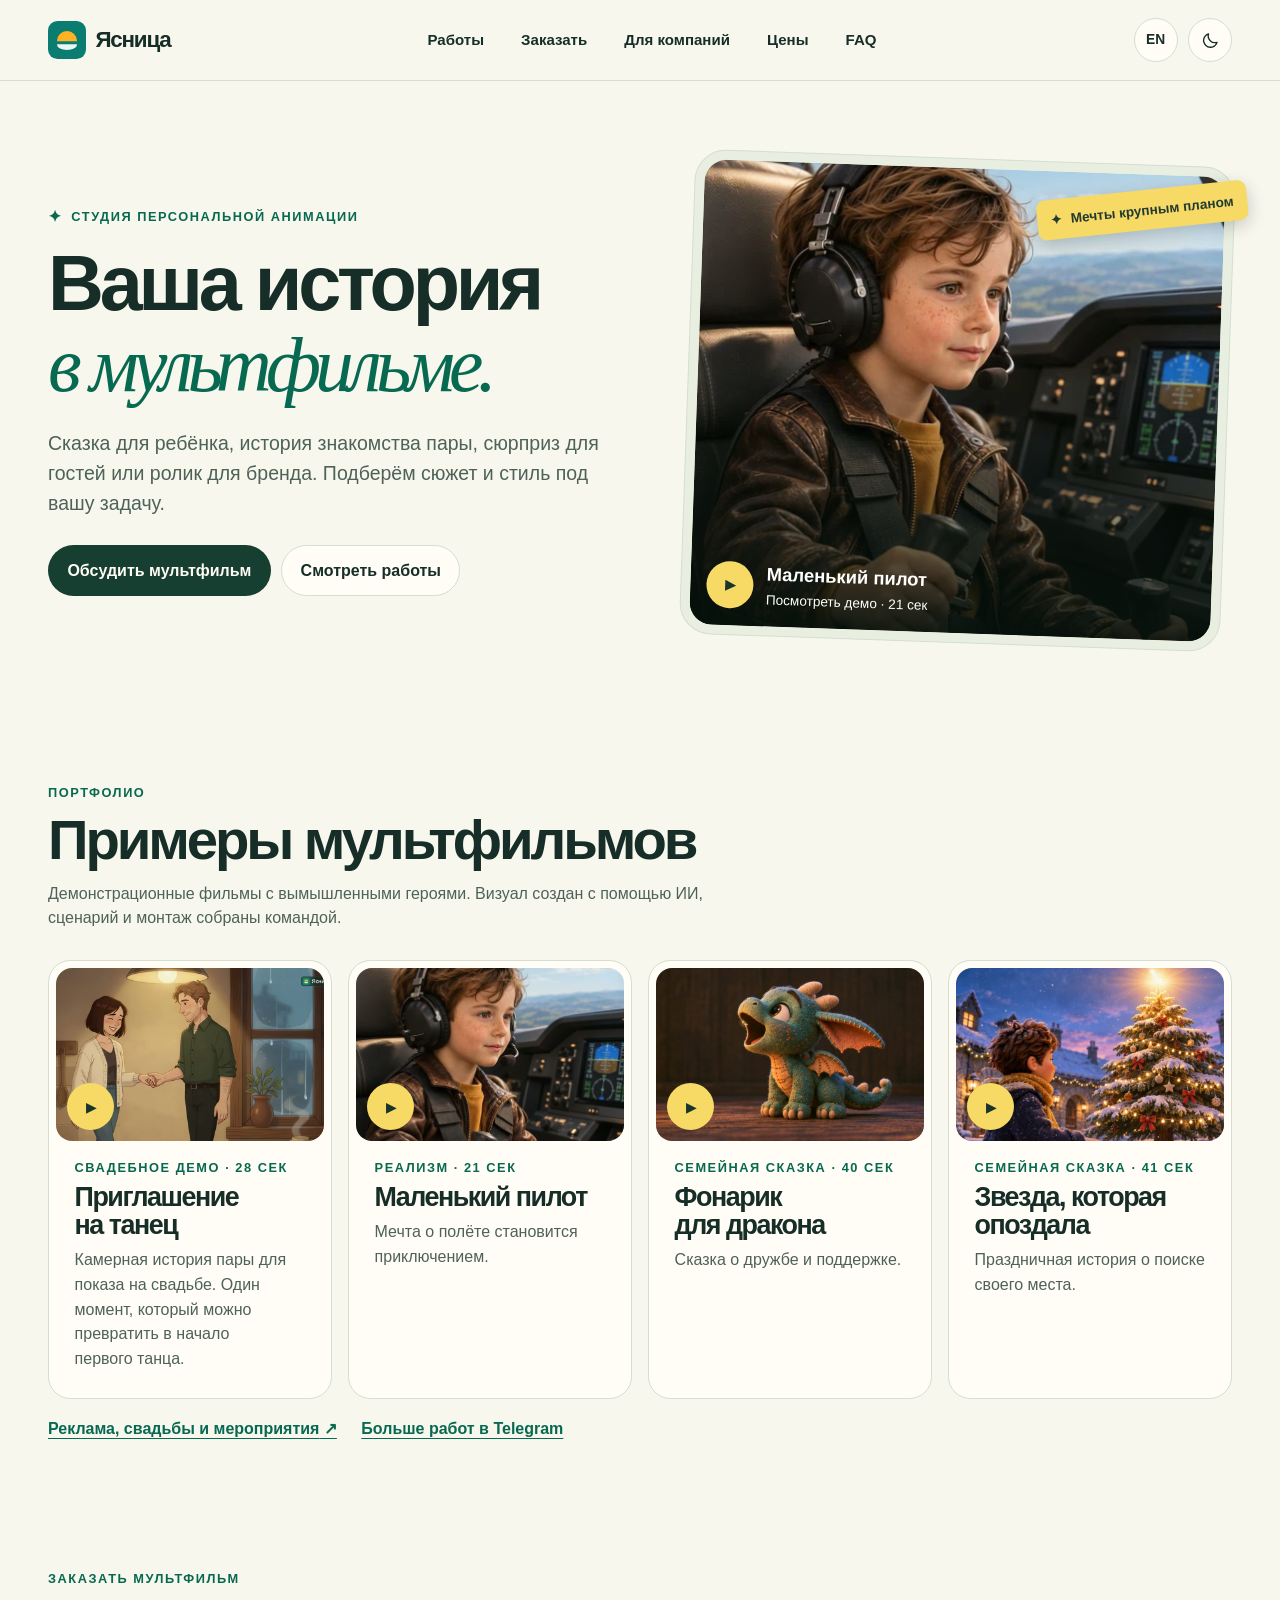
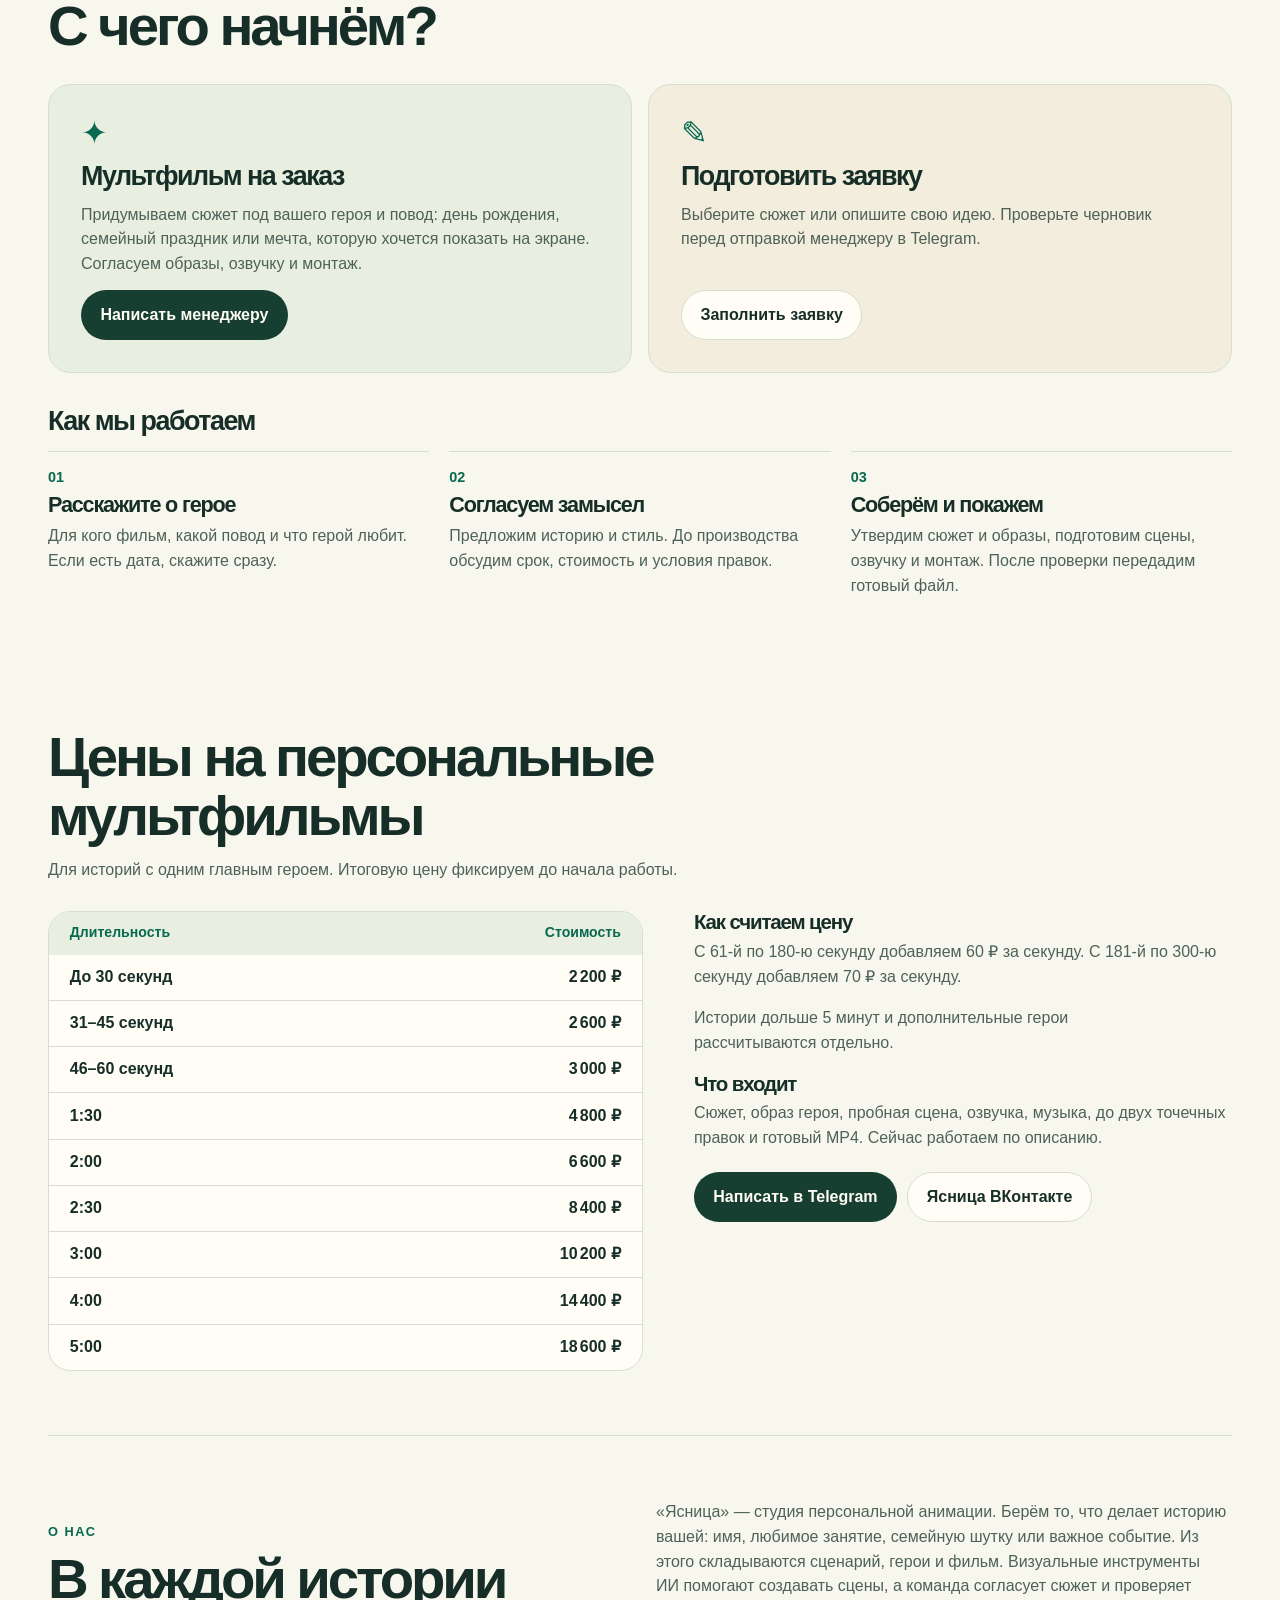
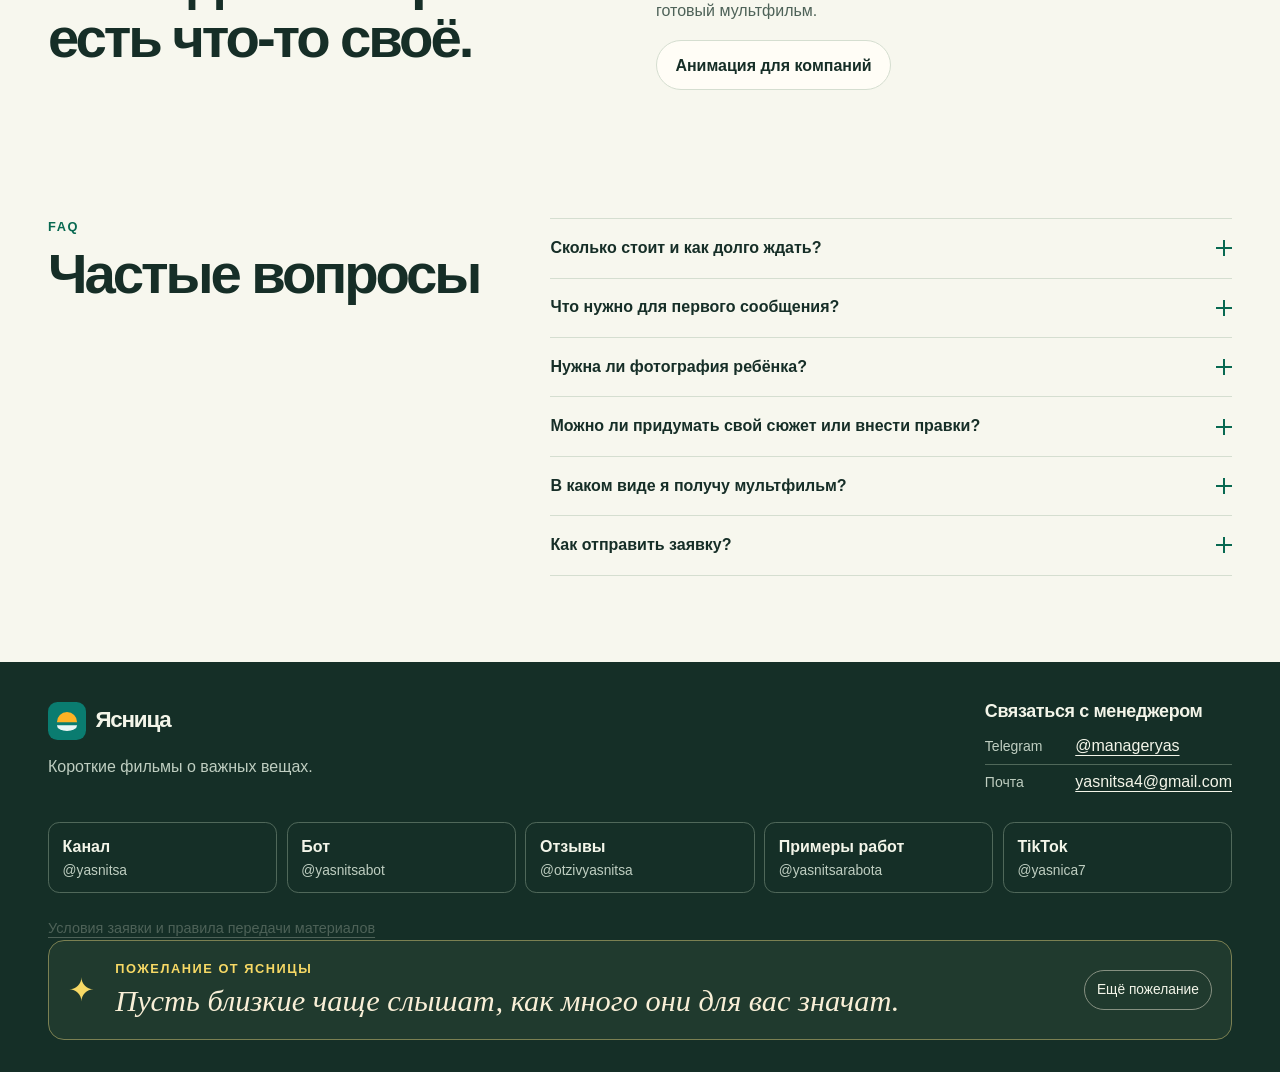
==== commit b1541b15: "Add files via upload" ====
--- a/index.html
+++ b/index.html
@@ -97,7 +97,7 @@
 <p data-en="From the 61st through the 180th second, add 60 RUB per second. From the 181st through the 300th, add 70 RUB per second.">С 61-й по 180-ю секунду добавляем 60 ₽ за секунду. С 181-й по 300-ю секунду добавляем 70 ₽ за секунду.</p>
 <p data-en="We quote films over 5 minutes and extra characters separately.">Истории дольше 5 минут и дополнительные герои рассчитываются отдельно.</p>
 <h3 data-en="What’s included">Что входит</h3>
-<p data-en="Story, character based on a photo, a sample scene, narration, music, up to two targeted revisions and the finished MP4.">Сюжет, образ героя по фото, пробная сцена, озвучка, музыка, до двух точечных правок и готовый MP4.</p>
+<p data-en="Story, character design, a sample scene, narration, music, up to two targeted revisions and the finished MP4. We currently work from a description.">Сюжет, образ героя, пробная сцена, озвучка, музыка, до двух точечных правок и готовый MP4. Сейчас работаем по описанию.</p>
 <div class="buttons"><a href="https://t.me/manageryas" class="button primary"><span data-en="Contact on Telegram">Написать в Telegram</span></a><a href="https://vk.com/studyyasnitsa" class="button secondary"><span data-en="Yasnitsa on VK">Ясница ВКонтакте</span></a></div>
 </div>
 </div>
@@ -105,7 +105,7 @@
 <section class="wrap section about" id="about">
 <div><p data-en="About us" class="kicker">О нас</p><h2 data-en="Every story has something of its own.">В каждой истории есть что-то своё.</h2></div>
 <div><p data-en="Yasnitsa is a personal animation studio. We start with what makes your story yours: a name, a favourite hobby, an inside joke or an important day. We use AI visual tools to make scenes, while our team develops the story and reviews the finished film.">«Ясница» — студия персональной анимации. Берём то, что делает историю вашей: имя, любимое занятие, семейную шутку или важное событие. Из этого складываются сценарий, герои и фильм. Визуальные инструменты ИИ помогают создавать сцены, а команда согласует сюжет и проверяет готовый мультфильм.</p><a class="button secondary" href="./business/"><span data-en="Animation for business">Анимация для компаний</span></a></div>
-</section><section class="wrap section faq" id="faq"><div class="section-heading"><p data-en="FAQ" class="kicker">FAQ</p><h2 data-en="Frequently asked questions">Частые вопросы</h2></div><div class="faq-list"><details><summary><span data-en="How much does it cost and how long does it take?">Сколько стоит и как долго ждать?</span><span class="plus" aria-hidden="true"></span></summary><p><span data-en="See the prices for a film with one main character. We confirm the deadline and any extra characters before starting.">Цены на мультфильм с одним главным героем есть в прайсе. Срок и дополнительных героев согласуем до начала работы.</span> <a href="#prices" data-en="See prices">Смотреть прайс</a>.</p></details><details><summary><span data-en="What should I include in my first message?">Что нужно для первого сообщения?</span><span class="plus" aria-hidden="true"></span></summary><p data-en="Tell us who it is for, what the occasion is and when you need it. A single idea is enough to start. We’ll ask for photos or other materials after discussing the brief.">Кому предназначен фильм, какой повод и когда он нужен. Можно начать с одной идеи. Фото и другие материалы попросим после обсуждения.</p></details><details><summary><span data-en="Do I need to provide a photo of my child?">Нужна ли фотография ребёнка?</span><span class="plus" aria-hidden="true"></span></summary><p data-en="A photo is useful if likeness matters. We can also create a character from a description. A parent or legal guardian can provide materials after we agree on the terms.">Фотография нужна, если важно визуальное сходство. Можно создать героя по описанию. Материалы с ребёнком принимаем от родителя или законного представителя после согласования условий.</p></details><details><summary><span data-en="Can I bring my own story or request changes?">Можно ли придумать свой сюжет или внести правки?</span><span class="plus" aria-hidden="true"></span></summary><p data-en="Yes. Send an idea, outline or draft. We agree on the character and story upfront, along with the review stages and number of revisions.">Да. Пришлите идею, пожелания или черновик. Образ и сюжет согласуем заранее, а этапы и число правок обсудим в заказе.</p></details><details><summary><span data-en="How will I receive the film?">В каком виде я получу мультфильм?</span><span class="plus" aria-hidden="true"></span></summary><p data-en="We deliver a video file. Tell us if you need a vertical cut, a widescreen version or narration in another language so we can discuss it in the brief.">Передадим готовое видео файлом. Если нужен вертикальный ролик, широкая версия для экрана или другой язык озвучки, обсудим это в брифе.</p></details><details><summary><span data-en="How do I send a request?">Как отправить заявку?</span><span class="plus" aria-hidden="true"></span></summary><p data-en="Fill in the request form or contact our manager on Telegram or by email. We’ll confirm the details before you place an order.">Заполните заявку или напишите менеджеру в Telegram или на почту. Детали обсудим до оформления заказа.</p></details></div></section>
+</section><section class="wrap section faq" id="faq"><div class="section-heading"><p data-en="FAQ" class="kicker">FAQ</p><h2 data-en="Frequently asked questions">Частые вопросы</h2></div><div class="faq-list"><details><summary><span data-en="How much does it cost and how long does it take?">Сколько стоит и как долго ждать?</span><span class="plus" aria-hidden="true"></span></summary><p><span data-en="See the prices for a film with one main character. We confirm the deadline and any extra characters before starting.">Цены на мультфильм с одним главным героем есть в прайсе. Срок и дополнительных героев согласуем до начала работы.</span> <a href="#prices" data-en="See prices">Смотреть прайс</a>.</p></details><details><summary><span data-en="What should I include in my first message?">Что нужно для первого сообщения?</span><span class="plus" aria-hidden="true"></span></summary><p data-en="Tell us who it is for, what the occasion is and when you need it. A single idea is enough to start. Please leave out photos and personal details.">Кому предназначен фильм, какой повод и когда он нужен. Можно начать с одной идеи. Первую заявку можно отправить по описанию, без фотографий и личных данных.</p></details><details><summary><span data-en="Do I need to provide a photo of my child?">Нужна ли фотография ребёнка?</span><span class="plus" aria-hidden="true"></span></summary><p data-en="We currently create characters from descriptions. If likeness matters, describe the features you want us to use.">Сейчас мы создаём героя по описанию. Если важно сходство, опишите словами черты, которые стоит учесть.</p></details><details><summary><span data-en="Can I bring my own story or request changes?">Можно ли придумать свой сюжет или внести правки?</span><span class="plus" aria-hidden="true"></span></summary><p data-en="Yes. Send an idea, outline or draft. We agree on the character and story upfront, along with the review stages and number of revisions.">Да. Пришлите идею, пожелания или черновик. Образ и сюжет согласуем заранее, а этапы и число правок обсудим в заказе.</p></details><details><summary><span data-en="How will I receive the film?">В каком виде я получу мультфильм?</span><span class="plus" aria-hidden="true"></span></summary><p data-en="We deliver a video file. Tell us if you need a vertical cut, a widescreen version or narration in another language so we can discuss it in the brief.">Передадим готовое видео файлом. Если нужен вертикальный ролик, широкая версия для экрана или другой язык озвучки, обсудим это в брифе.</p></details><details><summary><span data-en="How do I send a request?">Как отправить заявку?</span><span class="plus" aria-hidden="true"></span></summary><p data-en="Fill in the request form or contact our manager on Telegram or by email. We’ll confirm the details before you place an order.">Заполните заявку или напишите менеджеру в Telegram или на почту. Детали обсудим до оформления заказа.</p></details></div></section>
 </main>
 <footer class="footer" id="contacts"><div class="wrap">
 <div class="footer-main"><div><a class="brand" href="./"><img src="./assets/mark.svg" alt="" width="40" height="40"><span data-en="Yasnitsa">Ясница</span></a><p data-en="Short films about the things that matter.">Короткие фильмы о важных вещах.</p></div>
@@ -113,6 +113,7 @@
 <a href="https://t.me/manageryas"><span class="contact-label">Telegram</span><span>@manageryas</span></a>
 <a href="mailto:yasnitsa4@gmail.com"><span class="contact-label" data-en="Email">Почта</span><span>yasnitsa4@gmail.com</span></a></div></div>
 <div class="socials"><a href="https://t.me/yasnitsa"><strong data-en="Channel">Канал</strong><span>@yasnitsa</span></a><a href="https://t.me/yasnitsabot"><strong data-en="Bot">Бот</strong><span>@yasnitsabot</span></a><a href="https://t.me/otzivyasnitsa"><strong data-en="Reviews">Отзывы</strong><span>@otzivyasnitsa</span></a><a href="https://t.me/yasnitsarabota"><strong data-en="Portfolio">Примеры работ</strong><span>@yasnitsarabota</span></a><a href="https://www.tiktok.com/@yasnica7"><strong data-en="TikTok">TikTok</strong><span>@yasnica7</span></a></div>
+<p class="field-note"><a href="./legal/" data-en="Order and material guidelines">Условия заявки и правила передачи материалов</a></p>
 <aside class="wish"><div class="wish-star" aria-hidden="true">✦</div><div><p data-en="A wish from Yasnitsa" class="kicker">Пожелание от Ясницы</p><p class="wish-line" id="wish" aria-live="polite"><span data-en="May today give you a reason to smile.">Пусть сегодня найдётся повод улыбнуться.</span></p></div>
 <button class="wish-next" type="button" id="wish-next"><span data-en="Another wish">Ещё пожелание</span></button></aside>
 </div></footer>
@@ -131,6 +132,7 @@
 <label for="brief"><span data-en="Idea, occasion or goal">Идея, повод или задача</span></label>
 <textarea id="brief" maxlength="650" rows="4" placeholder="Например: сказка про маленького пилота на день рождения" data-en-placeholder="For example: a little pilot’s birthday adventure"></textarea>
 <p class="field-note"><span data-en="The draft opens in Telegram or your email app. Please send it there when you are ready.">Черновик откроется в Telegram или в почтовом приложении. Отправьте его, когда будете готовы.</span></p>
+<p class="field-note"><span data-en="Keep the first message to the idea and date. Leave out photos, children’s details and third-party data.">В первом сообщении достаточно идеи и даты. Оставьте за пределами заявки фото и личные данные.</span> <a href="./legal/#materials" data-en="Material guidelines">Правила передачи материалов</a>.</p>
 <div class="buttons"><a class="button primary" id="telegram-draft" href="https://t.me/manageryas"><span data-en="Open Telegram">Открыть Telegram</span></a><a class="button secondary" id="email-draft" href="mailto:yasnitsa4@gmail.com"><span data-en="Use email">Написать на почту</span></a></div>
 </form></div></dialog>
 </body>
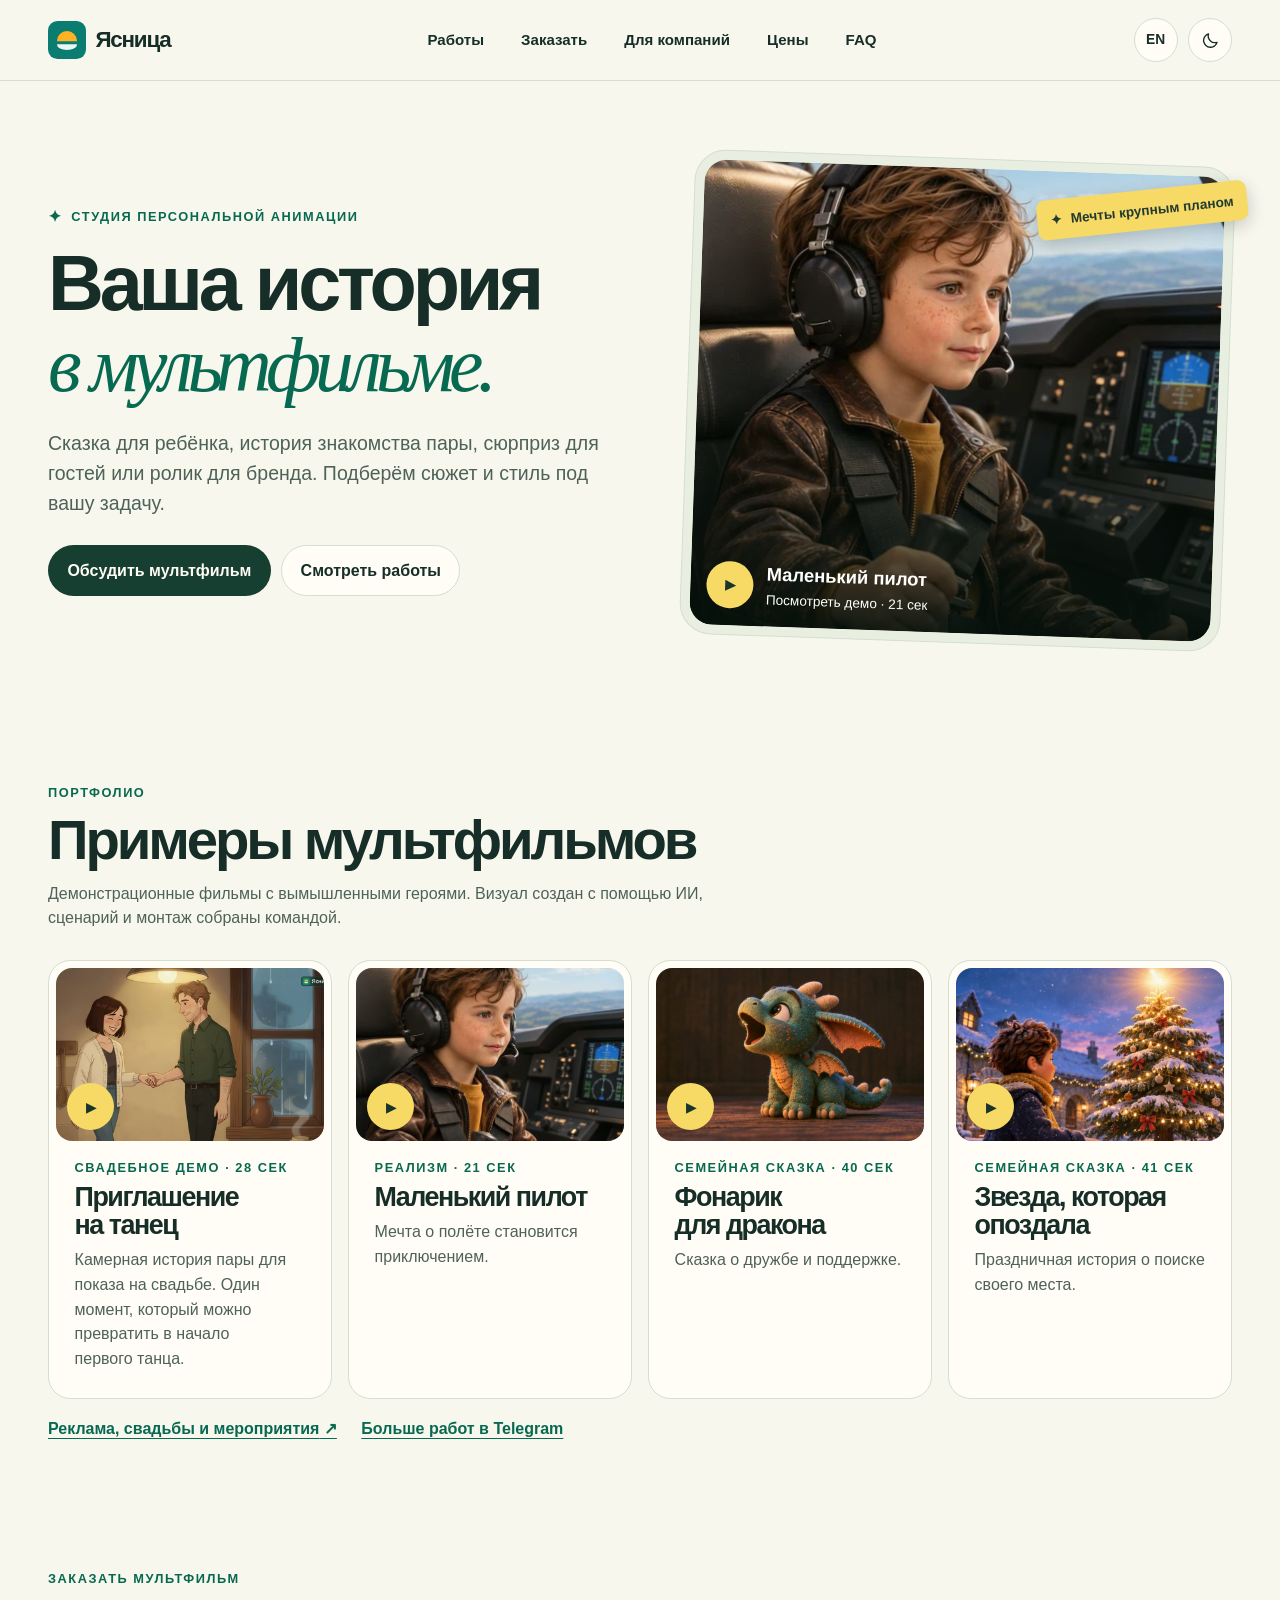
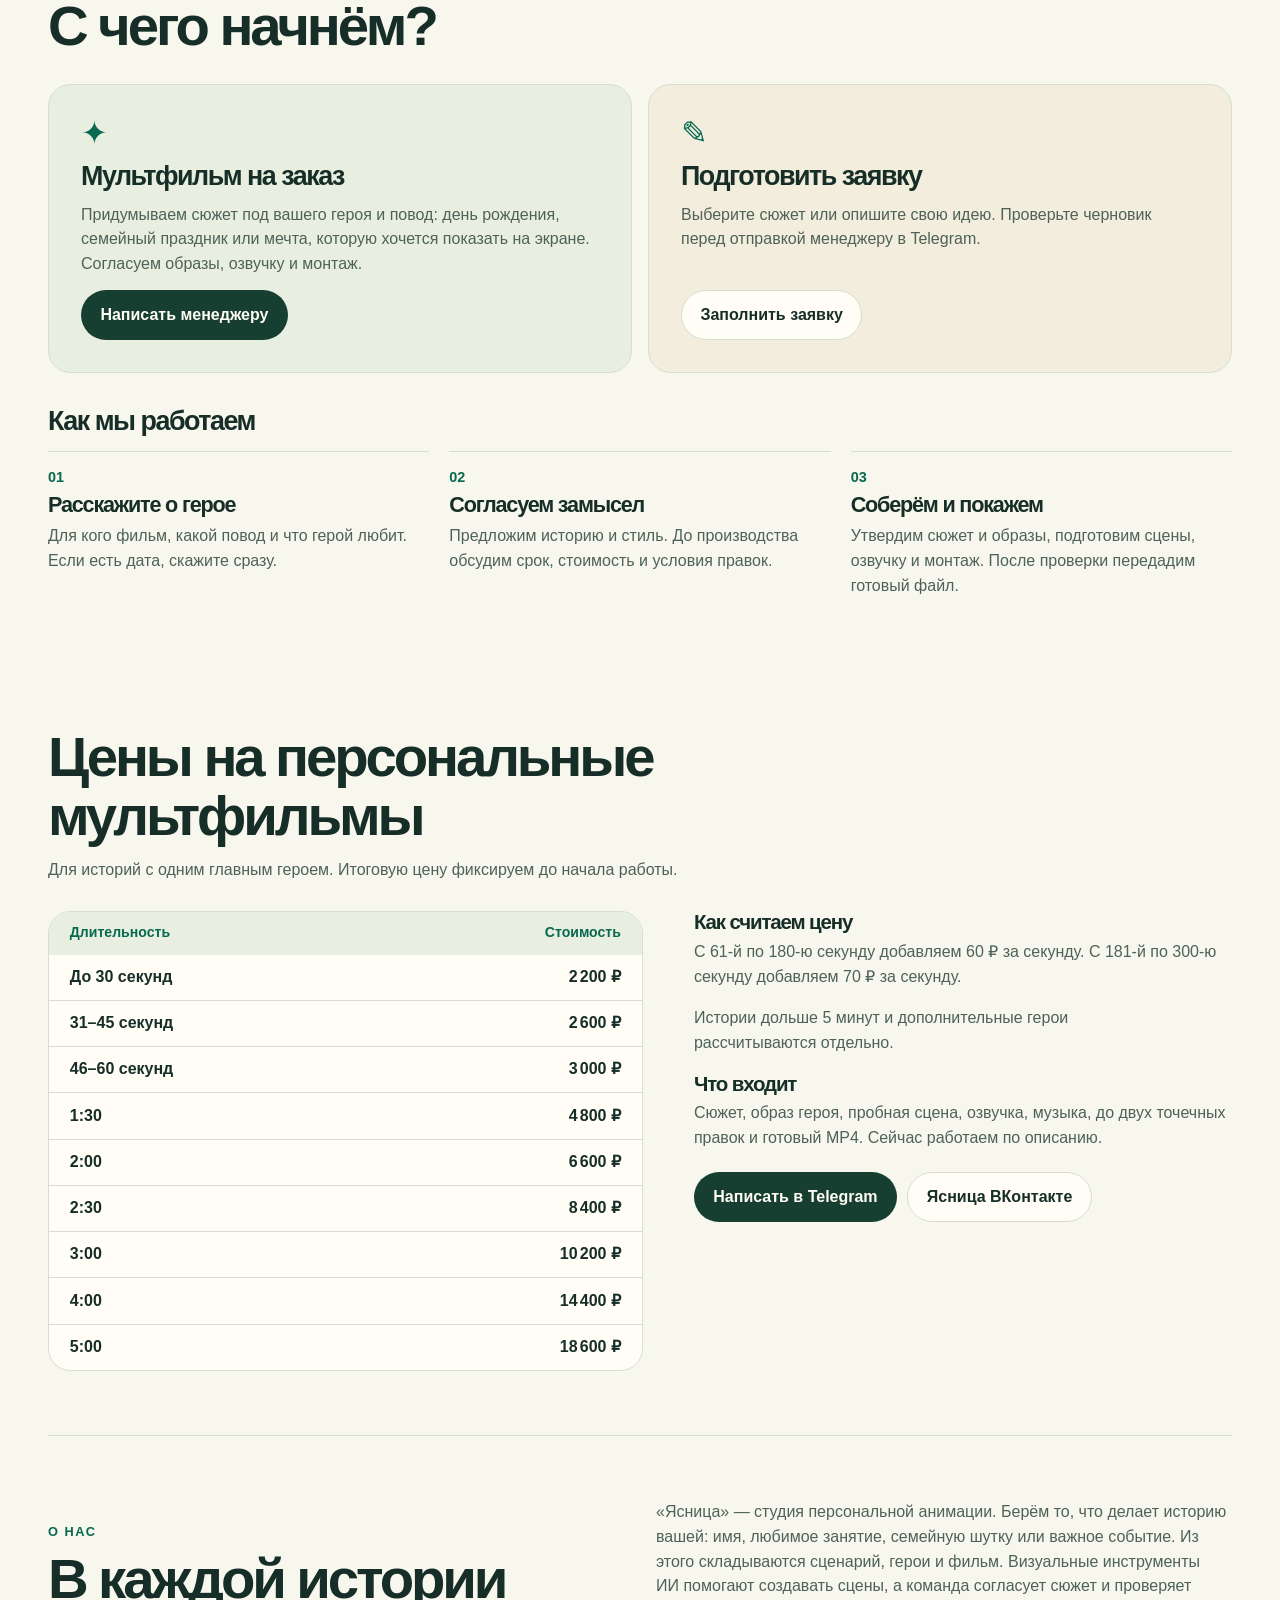
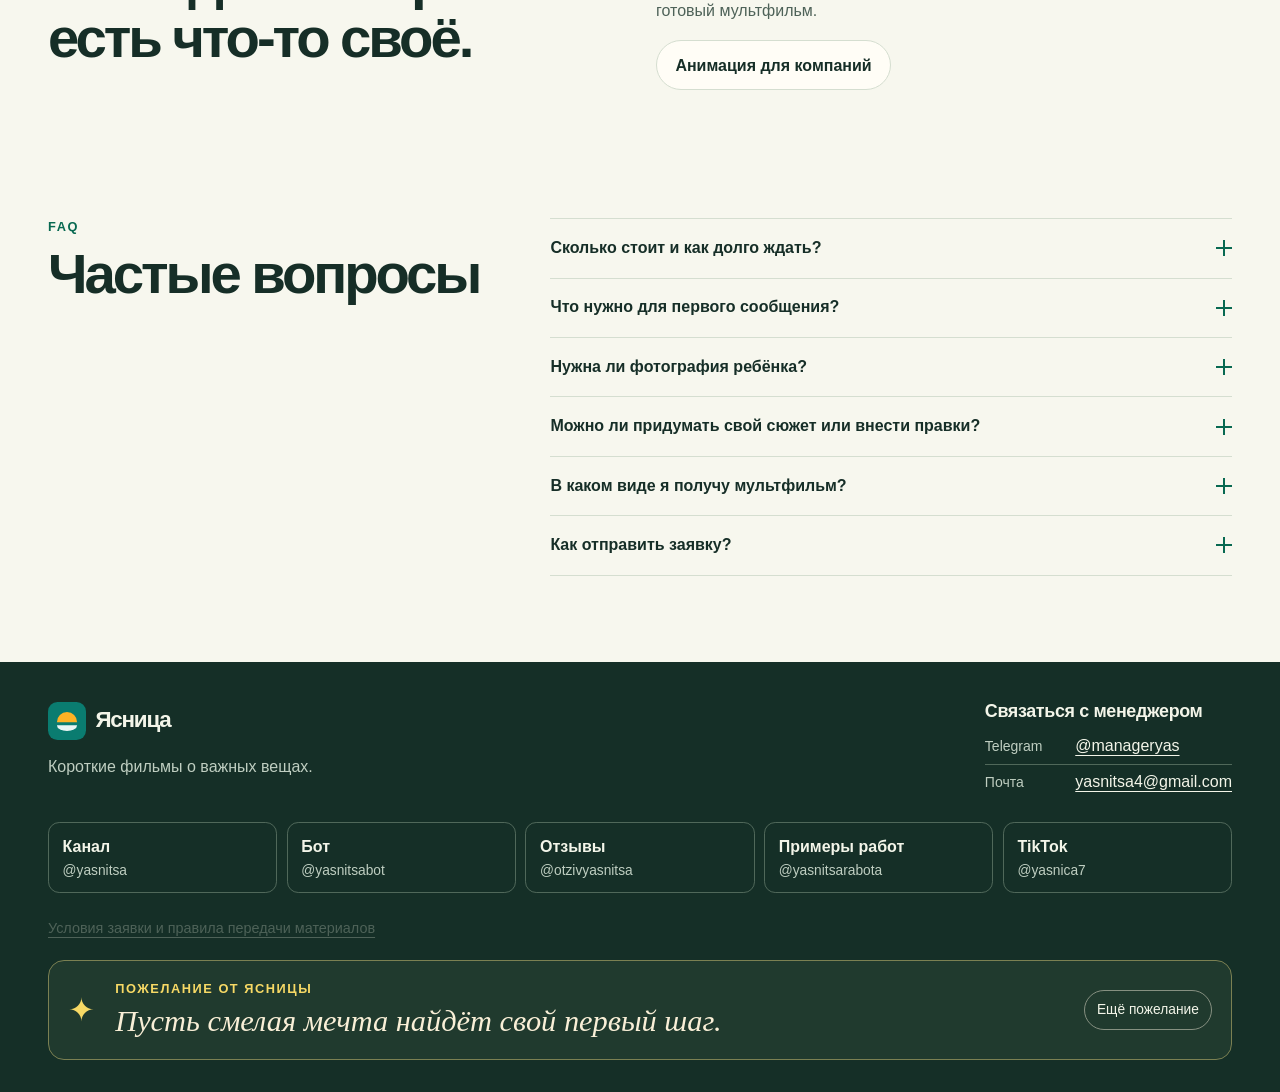
==== commit 4c381ab1: "Refresh the stylesheet URL on the home page" ====
--- a/index.html
+++ b/index.html
@@ -12,7 +12,7 @@
 <link rel="canonical" href="https://yasnitsa.ru/">
 <link rel="icon" href="./assets/mark.svg" type="image/svg+xml">
 <script src="./prefs.js"></script>
-<link rel="stylesheet" href="./styles.css?v=portfolio-20261121">
+<link rel="stylesheet" href="./styles.css?v=footer-spacing-20261122">
 <script src="./site.js?v=portfolio-20261121" defer></script>
 </head>
 <body data-assets="./assets/">
--- a/styles.css
+++ b/styles.css
@@ -137,6 +137,7 @@
 .socials a:hover { background: #254138 }
 .socials strong,.socials span { display: block; }
 .socials span { font-size: .86rem; color: var(--footer-muted); overflow-wrap: anywhere }
+.footer .field-note { margin-bottom: 1.25rem }
 .wish { border: 1px solid #7b8052; border-radius: 1rem; background: #203a2e; color: #f9efd7; display: grid; grid-template-columns: auto 1fr auto; align-items: center; gap: .85rem 1.25rem; padding: 1.2rem }
 .wish-star,.wish .kicker { color: var(--sun) }
 .wish-star { font-size: 2rem; line-height: 1 }
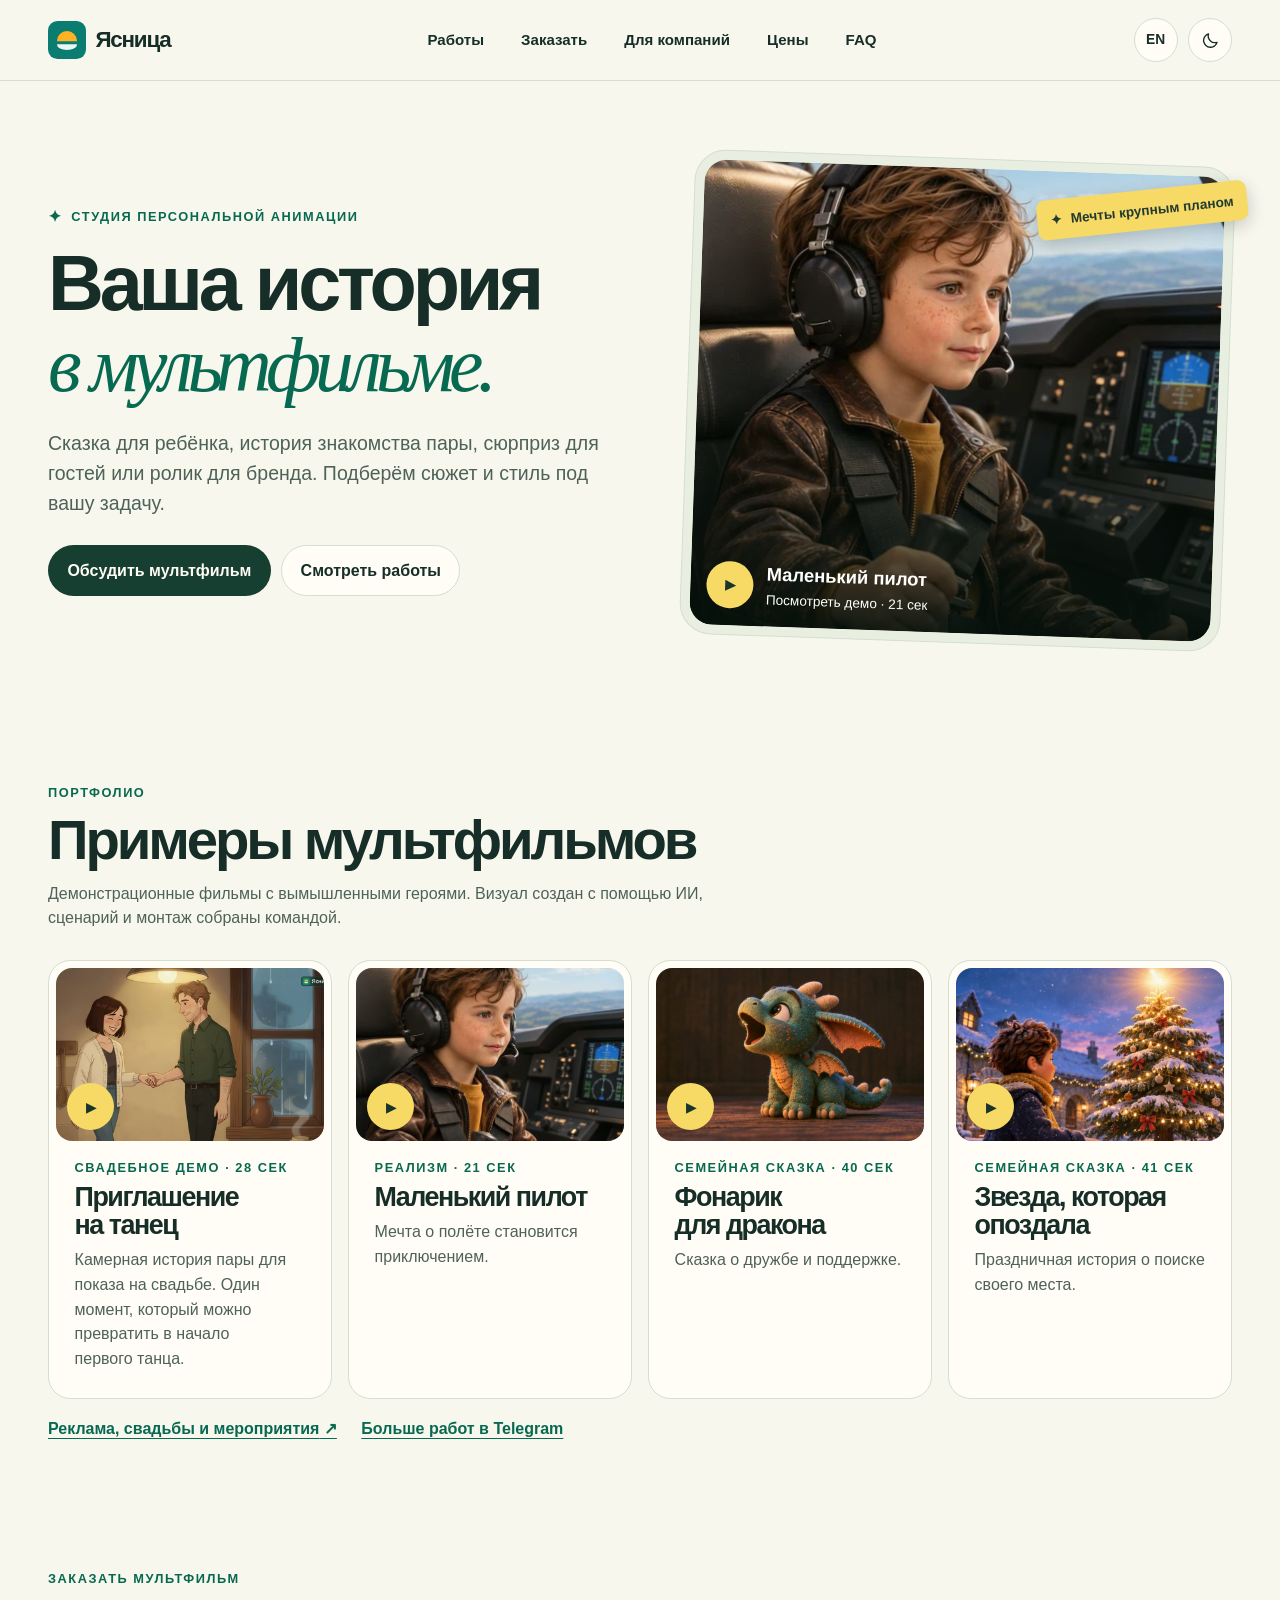
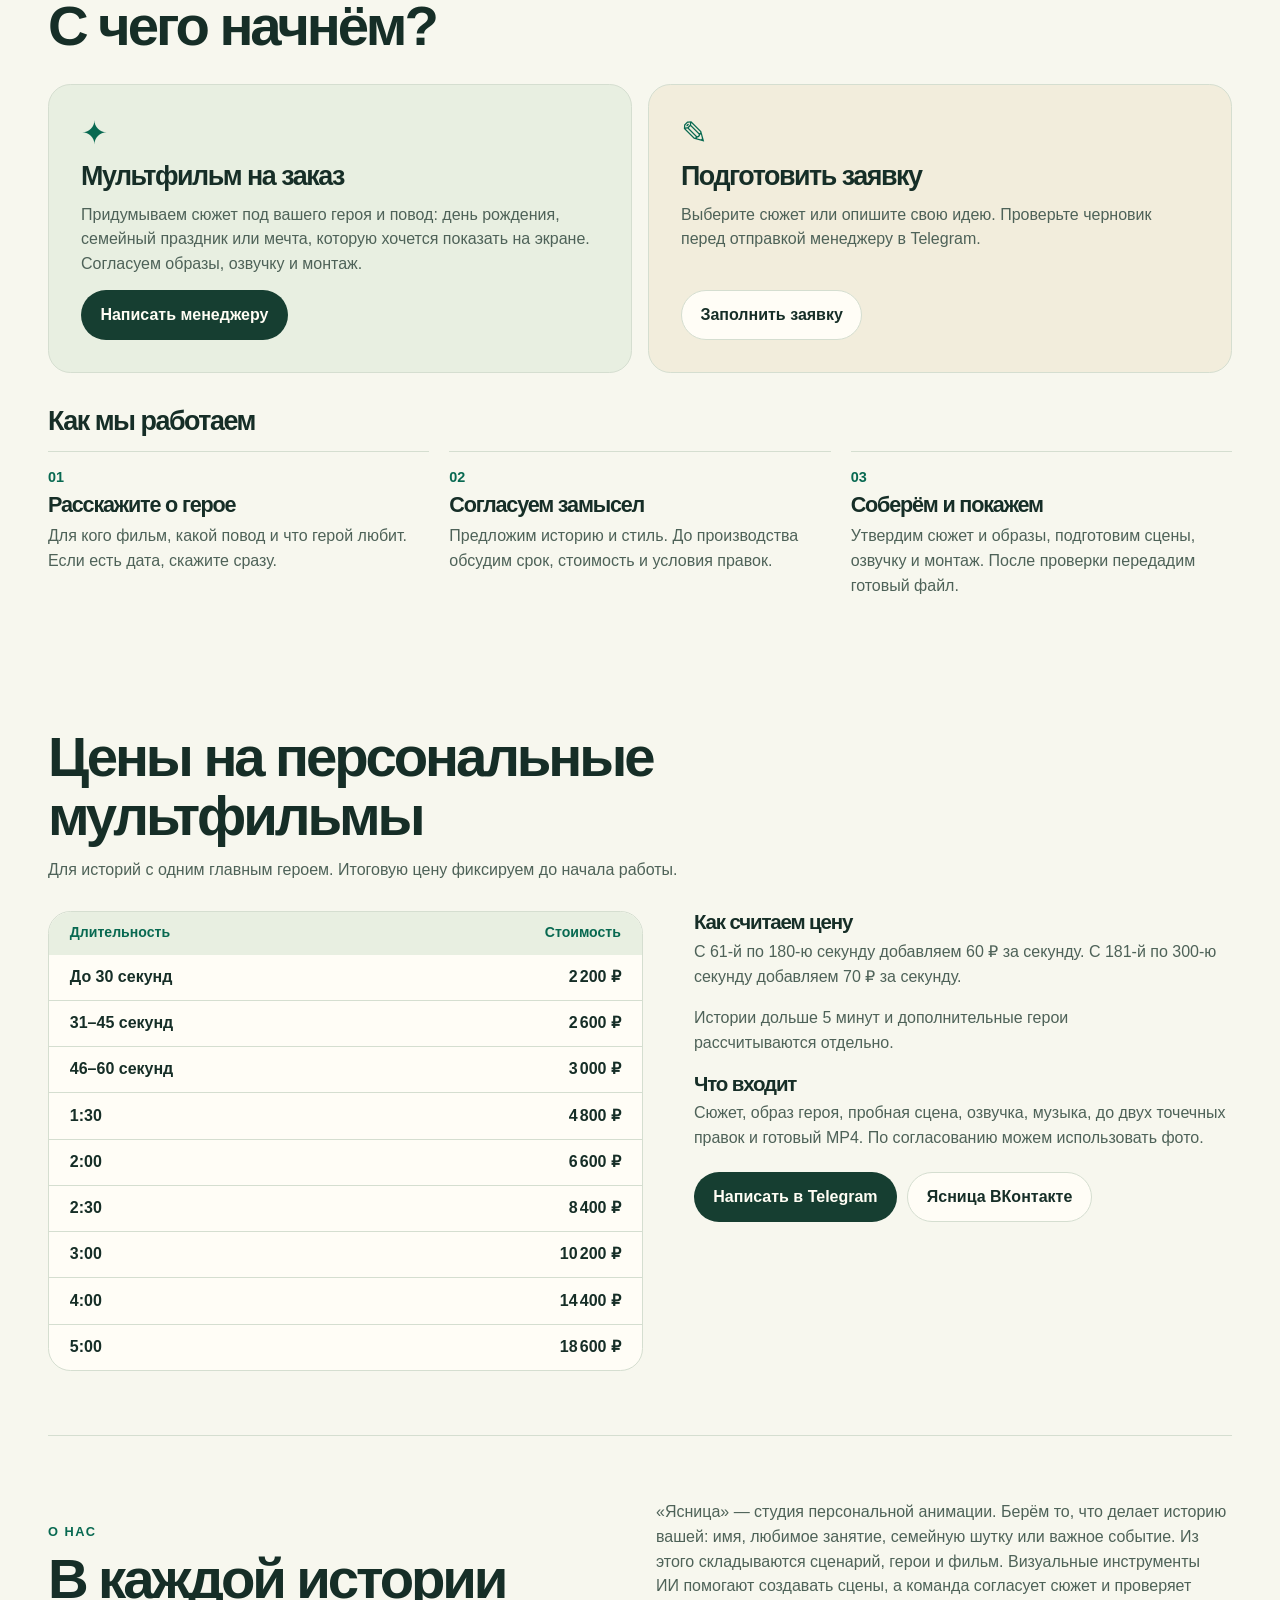
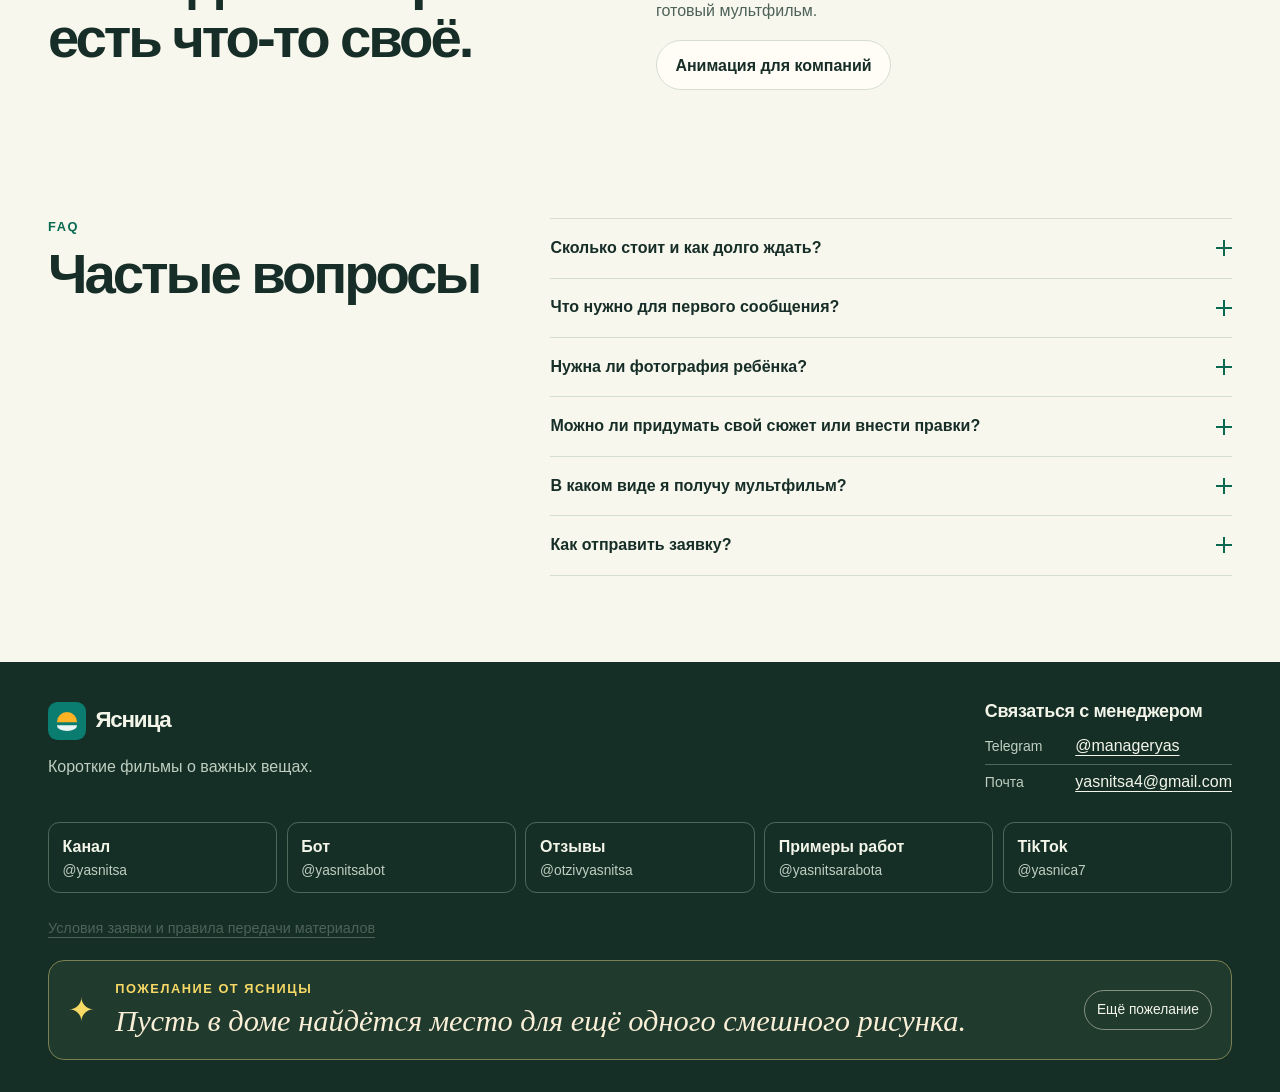
==== commit 353c2090: "Clarify photo options in Russian and English" ====
--- a/index.html
+++ b/index.html
@@ -97,7 +97,7 @@
 <p data-en="From the 61st through the 180th second, add 60 RUB per second. From the 181st through the 300th, add 70 RUB per second.">С 61-й по 180-ю секунду добавляем 60 ₽ за секунду. С 181-й по 300-ю секунду добавляем 70 ₽ за секунду.</p>
 <p data-en="We quote films over 5 minutes and extra characters separately.">Истории дольше 5 минут и дополнительные герои рассчитываются отдельно.</p>
 <h3 data-en="What’s included">Что входит</h3>
-<p data-en="Story, character design, a sample scene, narration, music, up to two targeted revisions and the finished MP4. We currently work from a description.">Сюжет, образ героя, пробная сцена, озвучка, музыка, до двух точечных правок и готовый MP4. Сейчас работаем по описанию.</p>
+<p data-en="Story, character design, a sample scene, narration, music, up to two targeted revisions and the finished MP4. We can use photos by arrangement.">Сюжет, образ героя, пробная сцена, озвучка, музыка, до двух точечных правок и готовый MP4. По согласованию можем использовать фото.</p>
 <div class="buttons"><a href="https://t.me/manageryas" class="button primary"><span data-en="Contact on Telegram">Написать в Telegram</span></a><a href="https://vk.com/studyyasnitsa" class="button secondary"><span data-en="Yasnitsa on VK">Ясница ВКонтакте</span></a></div>
 </div>
 </div>
@@ -105,7 +105,7 @@
 <section class="wrap section about" id="about">
 <div><p data-en="About us" class="kicker">О нас</p><h2 data-en="Every story has something of its own.">В каждой истории есть что-то своё.</h2></div>
 <div><p data-en="Yasnitsa is a personal animation studio. We start with what makes your story yours: a name, a favourite hobby, an inside joke or an important day. We use AI visual tools to make scenes, while our team develops the story and reviews the finished film.">«Ясница» — студия персональной анимации. Берём то, что делает историю вашей: имя, любимое занятие, семейную шутку или важное событие. Из этого складываются сценарий, герои и фильм. Визуальные инструменты ИИ помогают создавать сцены, а команда согласует сюжет и проверяет готовый мультфильм.</p><a class="button secondary" href="./business/"><span data-en="Animation for business">Анимация для компаний</span></a></div>
-</section><section class="wrap section faq" id="faq"><div class="section-heading"><p data-en="FAQ" class="kicker">FAQ</p><h2 data-en="Frequently asked questions">Частые вопросы</h2></div><div class="faq-list"><details><summary><span data-en="How much does it cost and how long does it take?">Сколько стоит и как долго ждать?</span><span class="plus" aria-hidden="true"></span></summary><p><span data-en="See the prices for a film with one main character. We confirm the deadline and any extra characters before starting.">Цены на мультфильм с одним главным героем есть в прайсе. Срок и дополнительных героев согласуем до начала работы.</span> <a href="#prices" data-en="See prices">Смотреть прайс</a>.</p></details><details><summary><span data-en="What should I include in my first message?">Что нужно для первого сообщения?</span><span class="plus" aria-hidden="true"></span></summary><p data-en="Tell us who it is for, what the occasion is and when you need it. A single idea is enough to start. Please leave out photos and personal details.">Кому предназначен фильм, какой повод и когда он нужен. Можно начать с одной идеи. Первую заявку можно отправить по описанию, без фотографий и личных данных.</p></details><details><summary><span data-en="Do I need to provide a photo of my child?">Нужна ли фотография ребёнка?</span><span class="plus" aria-hidden="true"></span></summary><p data-en="We currently create characters from descriptions. If likeness matters, describe the features you want us to use.">Сейчас мы создаём героя по описанию. Если важно сходство, опишите словами черты, которые стоит учесть.</p></details><details><summary><span data-en="Can I bring my own story or request changes?">Можно ли придумать свой сюжет или внести правки?</span><span class="plus" aria-hidden="true"></span></summary><p data-en="Yes. Send an idea, outline or draft. We agree on the character and story upfront, along with the review stages and number of revisions.">Да. Пришлите идею, пожелания или черновик. Образ и сюжет согласуем заранее, а этапы и число правок обсудим в заказе.</p></details><details><summary><span data-en="How will I receive the film?">В каком виде я получу мультфильм?</span><span class="plus" aria-hidden="true"></span></summary><p data-en="We deliver a video file. Tell us if you need a vertical cut, a widescreen version or narration in another language so we can discuss it in the brief.">Передадим готовое видео файлом. Если нужен вертикальный ролик, широкая версия для экрана или другой язык озвучки, обсудим это в брифе.</p></details><details><summary><span data-en="How do I send a request?">Как отправить заявку?</span><span class="plus" aria-hidden="true"></span></summary><p data-en="Fill in the request form or contact our manager on Telegram or by email. We’ll confirm the details before you place an order.">Заполните заявку или напишите менеджеру в Telegram или на почту. Детали обсудим до оформления заказа.</p></details></div></section>
+</section><section class="wrap section faq" id="faq"><div class="section-heading"><p data-en="FAQ" class="kicker">FAQ</p><h2 data-en="Frequently asked questions">Частые вопросы</h2></div><div class="faq-list"><details><summary><span data-en="How much does it cost and how long does it take?">Сколько стоит и как долго ждать?</span><span class="plus" aria-hidden="true"></span></summary><p><span data-en="See the prices for a film with one main character. We confirm the deadline and any extra characters before starting.">Цены на мультфильм с одним главным героем есть в прайсе. Срок и дополнительных героев согласуем до начала работы.</span> <a href="#prices" data-en="See prices">Смотреть прайс</a>.</p></details><details><summary><span data-en="What should I include in my first message?">Что нужно для первого сообщения?</span><span class="plus" aria-hidden="true"></span></summary><p data-en="Tell us who it is for, what the occasion is and when you need it. A single idea is enough to start. Please leave out photos and personal details.">Кому предназначен фильм, какой повод и когда он нужен. Можно начать с одной идеи. Первую заявку можно отправить по описанию, без фотографий и личных данных.</p></details><details><summary><span data-en="Do I need to provide a photo of my child?">Нужна ли фотография ребёнка?</span><span class="plus" aria-hidden="true"></span></summary><p data-en="A description is enough to get started. If you would like the character to resemble someone, ask your project manager how to share a photo. We delete our working copies when they are no longer needed for the order.">Для начала достаточно описания. Если важно сходство, уточните у менеджера, как передать фото. Рабочие копии удаляем, когда они больше не нужны для заказа.</p></details><details><summary><span data-en="Can I bring my own story or request changes?">Можно ли придумать свой сюжет или внести правки?</span><span class="plus" aria-hidden="true"></span></summary><p data-en="Yes. Send an idea, outline or draft. We agree on the character and story upfront, along with the review stages and number of revisions.">Да. Пришлите идею, пожелания или черновик. Образ и сюжет согласуем заранее, а этапы и число правок обсудим в заказе.</p></details><details><summary><span data-en="How will I receive the film?">В каком виде я получу мультфильм?</span><span class="plus" aria-hidden="true"></span></summary><p data-en="We deliver a video file. Tell us if you need a vertical cut, a widescreen version or narration in another language so we can discuss it in the brief.">Передадим готовое видео файлом. Если нужен вертикальный ролик, широкая версия для экрана или другой язык озвучки, обсудим это в брифе.</p></details><details><summary><span data-en="How do I send a request?">Как отправить заявку?</span><span class="plus" aria-hidden="true"></span></summary><p data-en="Fill in the request form or contact our manager on Telegram or by email. We’ll confirm the details before you place an order.">Заполните заявку или напишите менеджеру в Telegram или на почту. Детали обсудим до оформления заказа.</p></details></div></section>
 </main>
 <footer class="footer" id="contacts"><div class="wrap">
 <div class="footer-main"><div><a class="brand" href="./"><img src="./assets/mark.svg" alt="" width="40" height="40"><span data-en="Yasnitsa">Ясница</span></a><p data-en="Short films about the things that matter.">Короткие фильмы о важных вещах.</p></div>
